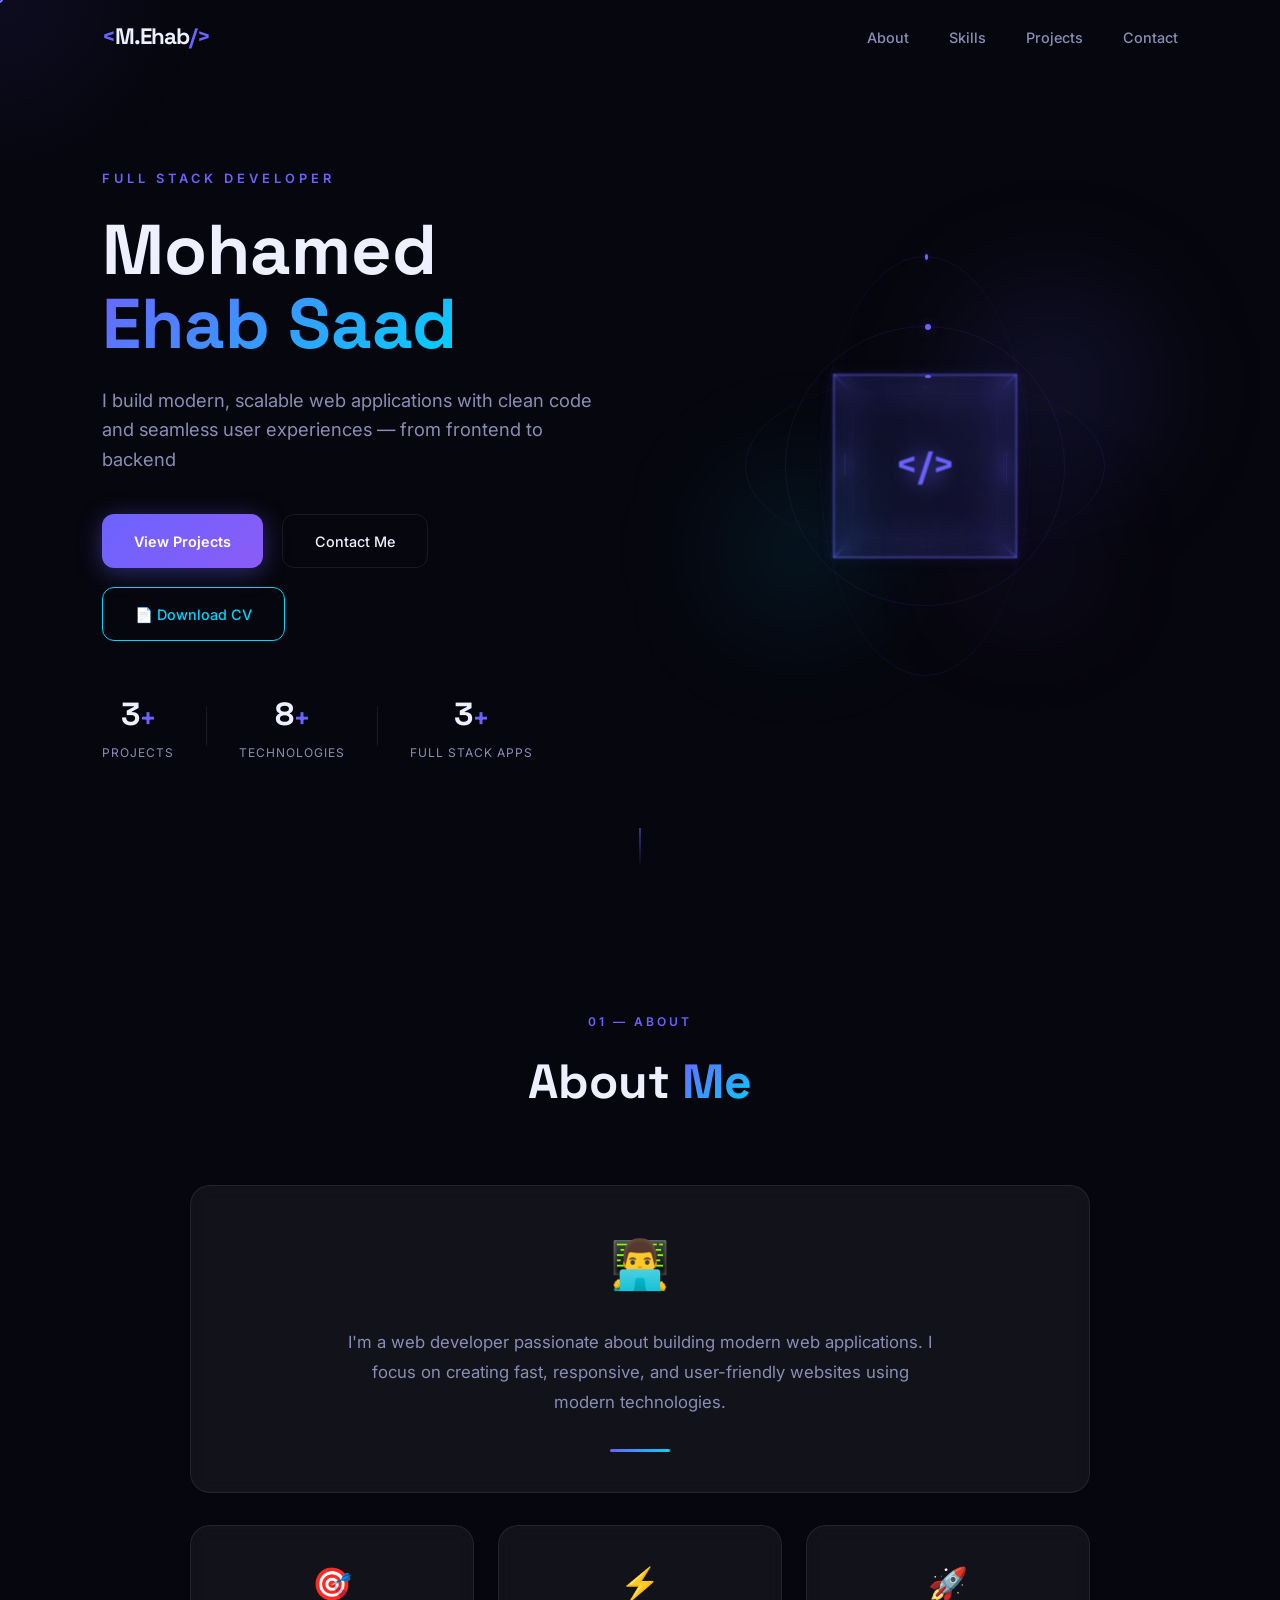
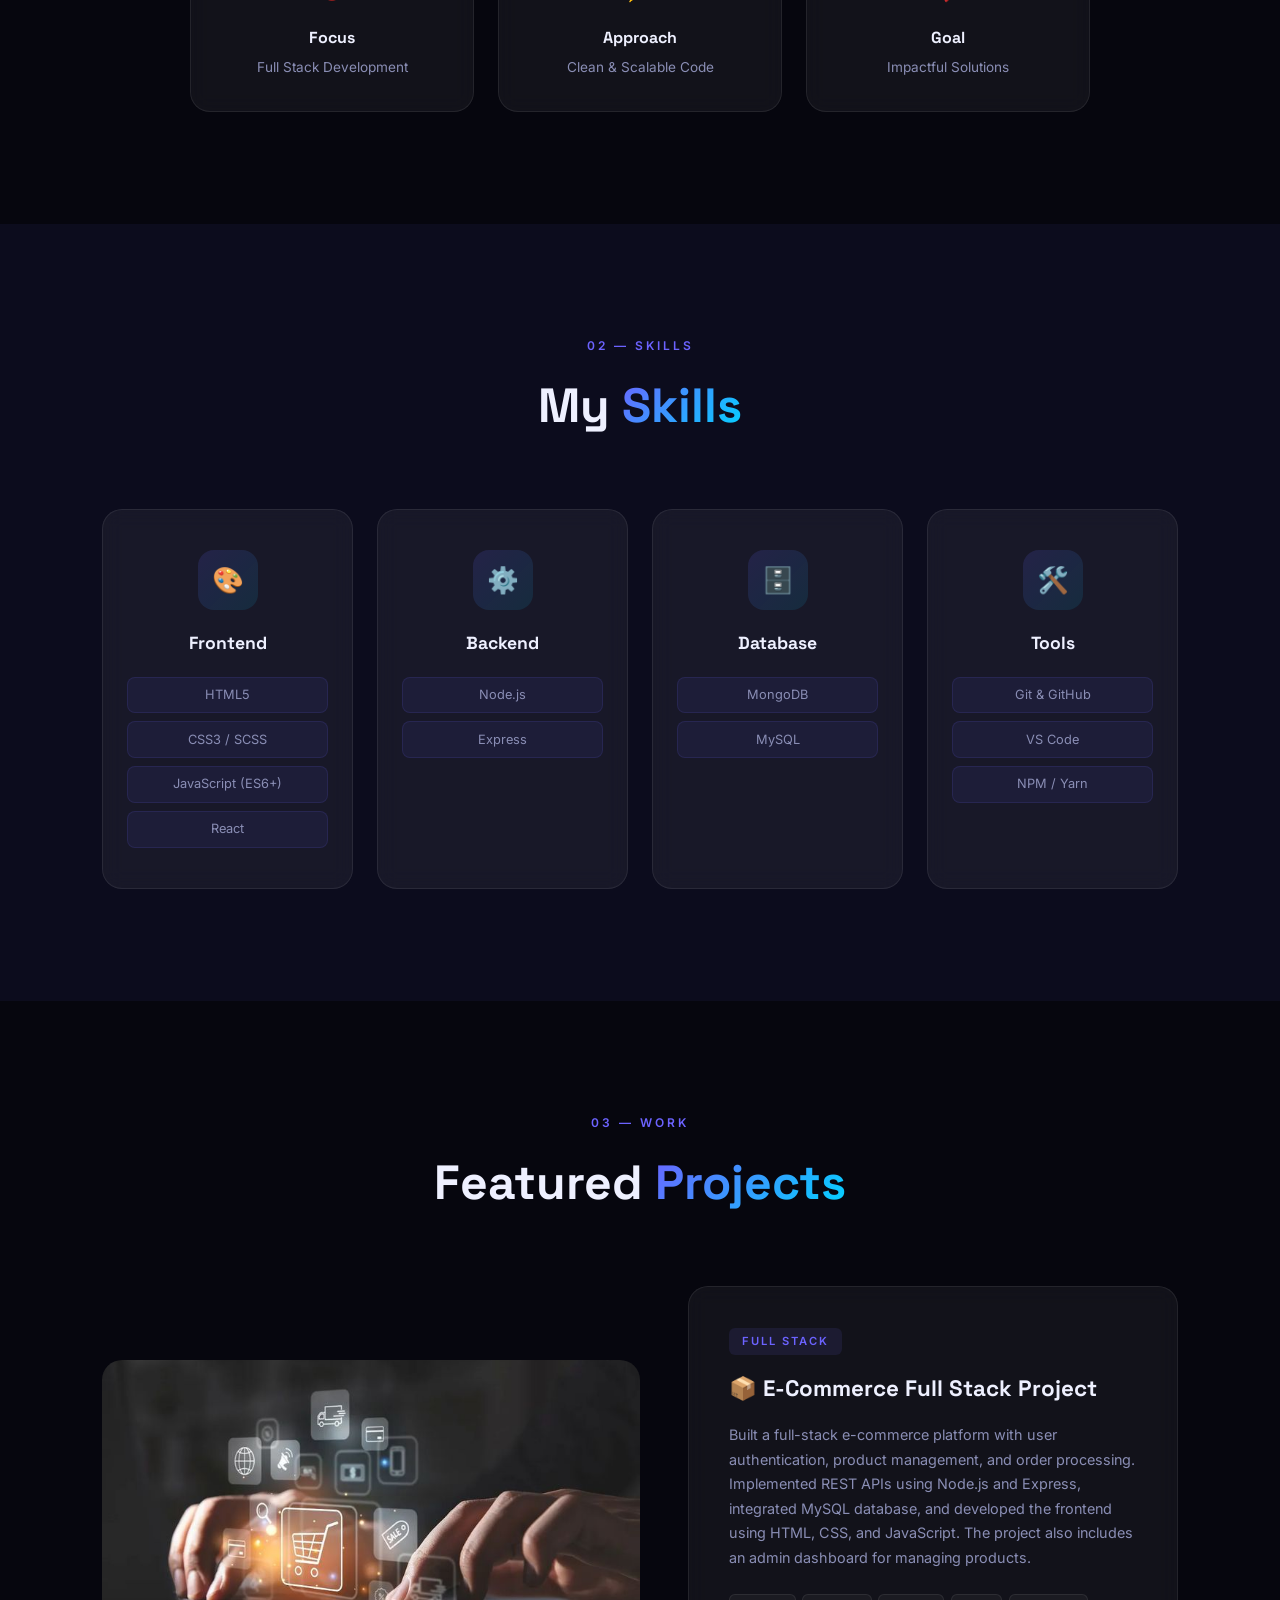
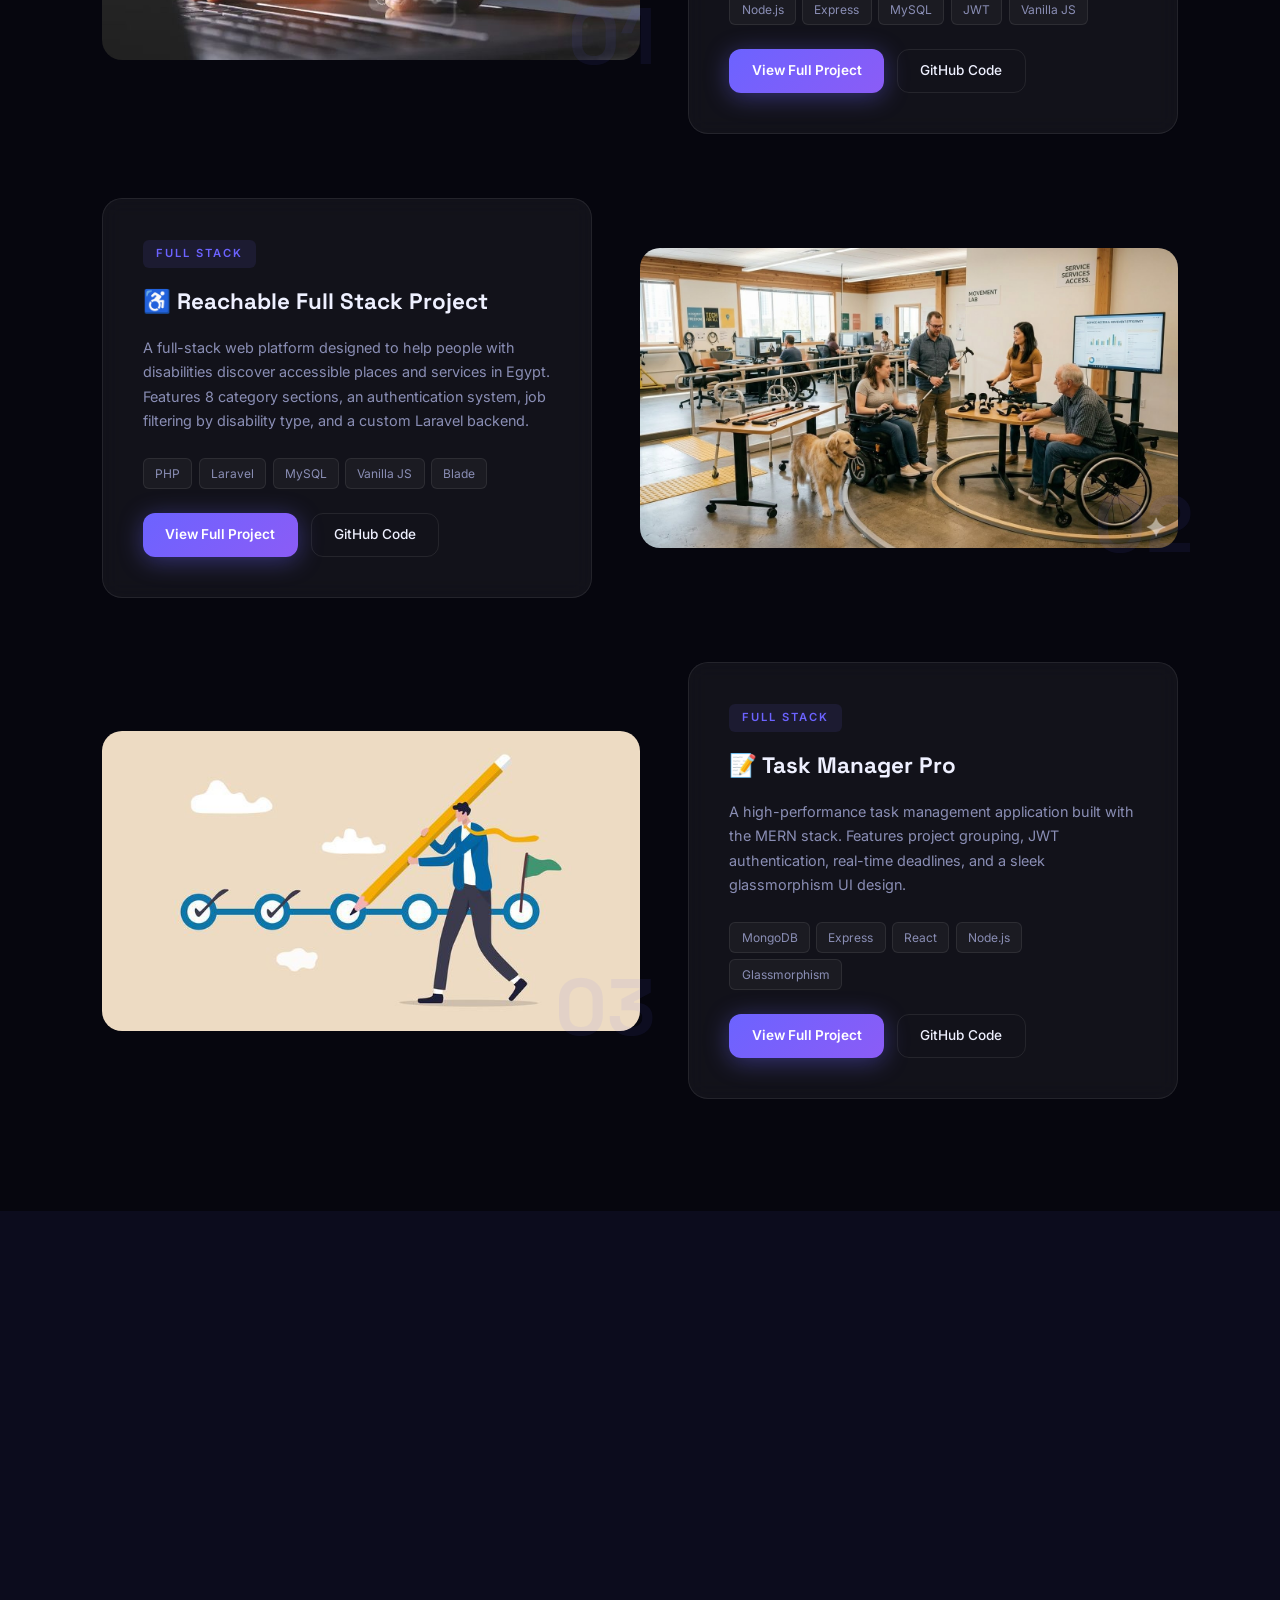
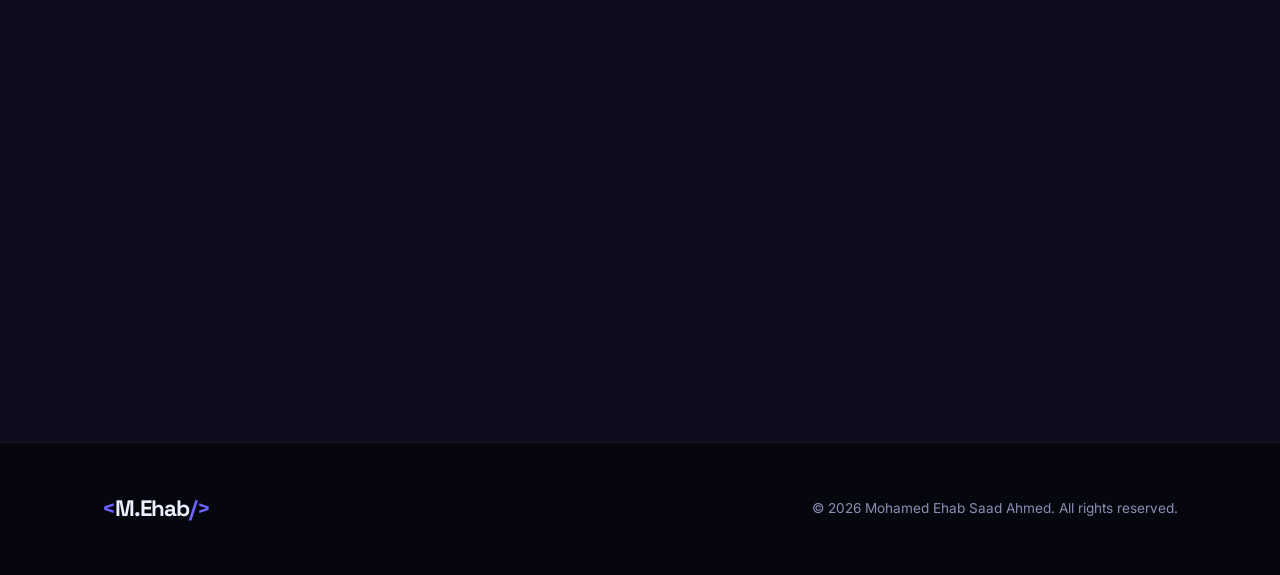
==== index.html @ 22e429ad "Explicitly set download filename for CV" ====
<!DOCTYPE html>
<html lang="en">

<head>
    <meta charset="UTF-8">
    <meta name="viewport" content="width=device-width, initial-scale=1.0">
    <meta name="description"
        content="Portfolio of Mohamed Ehab Saad Ahmed - Full Stack Web Developer. Showcasing modern and scalable web applications.">
    <title>Mohamed Ehab | Full Stack Web Developer</title>
    <link rel="preconnect" href="https://fonts.googleapis.com">
    <link rel="preconnect" href="https://fonts.gstatic.com" crossorigin>
    <link
        href="https://fonts.googleapis.com/css2?family=Space+Grotesk:wght@300;400;500;600;700&family=Inter:wght@300;400;500;600&display=swap"
        rel="stylesheet">
    <link rel="stylesheet" href="style.css">
</head>

<body>
    <!-- Scroll Progress -->
    <div class="scroll-progress" id="scroll-progress"></div>

    <!-- Starfield Canvas -->
    <canvas id="starfield"></canvas>

    <!-- Mouse Glow Follower -->
    <div class="mouse-glow" id="mouse-glow"></div>

    <!-- Navigation -->
    <nav class="navbar" id="navbar">
        <div class="nav-inner">
            <a href="#" class="logo">
                <span class="logo-bracket">&lt;</span>M.Ehab<span class="logo-bracket">/&gt;</span>
            </a>
            <ul class="nav-links" id="nav-links">
                <li><a href="#about" data-text="About">About</a></li>
                <li><a href="#skills" data-text="Skills">Skills</a></li>
                <li><a href="#projects" data-text="Projects">Projects</a></li>
                <li><a href="#contact" data-text="Contact">Contact</a></li>
            </ul>
            <div class="nav-toggle" id="nav-toggle">
                <span></span><span></span><span></span>
            </div>
        </div>
    </nav>

    <main>
        <!-- ===== HERO ===== -->
        <section id="hero" class="hero">
            <div class="hero-grid">
                <div class="hero-content">
                    <div class="hero-label reveal-up">FULL STACK DEVELOPER</div>
                    <h1 class="hero-name reveal-up delay-1">
                        Mohamed<br><span class="gradient-text">Ehab Saad</span>
                    </h1>
                    <p class="hero-desc reveal-up delay-2">I build modern, scalable web applications with clean code and
                        seamless user experiences — from frontend to backend</p>
                    <div class="hero-actions reveal-up delay-3">
                        <a href="#projects" class="btn-glow">
                            <span>View Projects</span>
                            <div class="btn-shine"></div>
                        </a>
                        <a href="#contact" class="btn-ghost">Contact Me</a>
                        <a href="Mohamed_Ehab_CV.pdf" download="Mohamed_Ehab_CV.pdf" class="btn-ghost btn-cv">📄 Download CV</a>
                    </div>
                    <div class="hero-stats reveal-up delay-4">
                        <div class="stat">
                            <span class="stat-num" data-target="3">0</span><span class="stat-plus">+</span>
                            <span class="stat-label">Projects</span>
                        </div>
                        <div class="stat-divider"></div>
                        <div class="stat">
                            <span class="stat-num" data-target="8">0</span><span class="stat-plus">+</span>
                            <span class="stat-label">Technologies</span>
                        </div>
                        <div class="stat-divider"></div>
                        <div class="stat">
                            <span class="stat-num" data-target="3">0</span><span class="stat-plus">+</span>
                            <span class="stat-label">Full Stack Apps</span>
                        </div>
                    </div>
                </div>
                <div class="hero-visual">
                    <div class="cube-scene">
                        <div class="cube">
                            <div class="cube-face front">&lt;/&gt;</div>
                            <div class="cube-face back">{ }</div>
                            <div class="cube-face right">[ ]</div>
                            <div class="cube-face left">#</div>
                            <div class="cube-face top">*</div>
                            <div class="cube-face bottom">~</div>
                        </div>
                    </div>
                    <div class="orbit-ring ring-1">
                        <div class="orbit-dot"></div>
                    </div>
                    <div class="orbit-ring ring-2">
                        <div class="orbit-dot"></div>
                    </div>
                    <div class="orbit-ring ring-3">
                        <div class="orbit-dot"></div>
                    </div>
                    <div class="floating-shape shape-1"></div>
                    <div class="floating-shape shape-2"></div>
                    <div class="floating-shape shape-3"></div>
                </div>
            </div>
            <div class="scroll-indicator">
                <div class="scroll-line"></div>
            </div>
        </section>

        <!-- ===== ABOUT ===== -->
        <section id="about" class="section">
            <div class="container">
                <div class="section-header reveal-up">
                    <span class="section-tag">01 — ABOUT</span>
                    <h2 class="section-title">About <span class="gradient-text">Me</span></h2>
                </div>
                <div class="about-layout">
                    <div class="about-card glass-card reveal-up delay-1">
                        <div class="about-icon">👨‍💻</div>
                        <p>I'm a web developer passionate about building modern web applications. I focus on creating
                            fast,
                            responsive, and user-friendly websites using modern technologies.</p>
                        <div class="about-decorative-line"></div>
                    </div>
                    <div class="about-grid">
                        <div class="about-mini-card glass-card reveal-up delay-2">
                            <div class="mini-icon">🎯</div>
                            <h4>Focus</h4>
                            <p>Full Stack Development</p>
                        </div>
                        <div class="about-mini-card glass-card reveal-up delay-3">
                            <div class="mini-icon">⚡</div>
                            <h4>Approach</h4>
                            <p>Clean & Scalable Code</p>
                        </div>
                        <div class="about-mini-card glass-card reveal-up delay-4">
                            <div class="mini-icon">🚀</div>
                            <h4>Goal</h4>
                            <p>Impactful Solutions</p>
                        </div>
                    </div>
                </div>
            </div>
        </section>

        <!-- ===== SKILLS ===== -->
        <section id="skills" class="section section-dark">
            <div class="container">
                <div class="section-header reveal-up">
                    <span class="section-tag">02 — SKILLS</span>
                    <h2 class="section-title">My <span class="gradient-text">Skills</span></h2>
                </div>
                <div class="skills-showcase">
                    <div class="skill-card-3d reveal-up delay-1" data-tilt>
                        <div class="skill-card-inner glass-card">
                            <div class="skill-icon-wrap"><span class="skill-icon">🎨</span></div>
                            <h3>Frontend</h3>
                            <div class="skill-list">
                                <span class="skill-chip">HTML5</span>
                                <span class="skill-chip">CSS3 / SCSS</span>
                                <span class="skill-chip">JavaScript (ES6+)</span>
                                <span class="skill-chip">React</span>
                            </div>
                        </div>
                    </div>
                    <div class="skill-card-3d reveal-up delay-2" data-tilt>
                        <div class="skill-card-inner glass-card">
                            <div class="skill-icon-wrap"><span class="skill-icon">⚙️</span></div>
                            <h3>Backend</h3>
                            <div class="skill-list">
                                <span class="skill-chip">Node.js</span>
                                <span class="skill-chip">Express</span>
                            </div>
                        </div>
                    </div>
                    <div class="skill-card-3d reveal-up delay-3" data-tilt>
                        <div class="skill-card-inner glass-card">
                            <div class="skill-icon-wrap"><span class="skill-icon">🗄️</span></div>
                            <h3>Database</h3>
                            <div class="skill-list">
                                <span class="skill-chip">MongoDB</span>
                                <span class="skill-chip">MySQL</span>
                            </div>
                        </div>
                    </div>
                    <div class="skill-card-3d reveal-up delay-4" data-tilt>
                        <div class="skill-card-inner glass-card">
                            <div class="skill-icon-wrap"><span class="skill-icon">🛠️</span></div>
                            <h3>Tools</h3>
                            <div class="skill-list">
                                <span class="skill-chip">Git & GitHub</span>
                                <span class="skill-chip">VS Code</span>
                                <span class="skill-chip">NPM / Yarn</span>
                            </div>
                        </div>
                    </div>
                </div>
            </div>
        </section>

        <!-- ===== PROJECTS ===== -->
        <section id="projects" class="section">
            <div class="container">
                <div class="section-header reveal-up">
                    <span class="section-tag">03 — WORK</span>
                    <h2 class="section-title">Featured <span class="gradient-text">Projects</span></h2>
                </div>
                <div class="projects-stack">

                    <!-- Project 1 -->
                    <div class="project-showcase reveal-up" data-tilt>
                        <div class="project-visual">
                            <div class="project-img-wrap">
                                <img src="ecommerce-project/background.jpg" alt="E-Commerce Project">
                                <div class="project-img-overlay"></div>
                            </div>
                            <span class="project-number">01</span>
                        </div>
                        <div class="project-details glass-card">
                            <span class="project-badge">Full Stack</span>
                            <h3>📦 E-Commerce Full Stack Project</h3>
                            <p>Built a full-stack e-commerce platform with user authentication, product management,
                                and order processing. Implemented REST APIs using Node.js and Express, integrated
                                MySQL database, and developed the frontend using HTML, CSS, and JavaScript. The
                                project also includes an admin dashboard for managing products.</p>
                            <div class="project-tech">
                                <span>Node.js</span><span>Express</span><span>MySQL</span><span>JWT</span><span>Vanilla
                                    JS</span>
                            </div>
                            <div class="project-actions">
                                <a href="ecommerce-project/ecommerce-details.html" class="btn-glow btn-sm">
                                    <span>View Full Project</span>
                                    <div class="btn-shine"></div>
                                </a>
                                <a href="https://github.com/mohamedehab1717/e-commerce-project/tree/main"
                                    target="_blank" class="btn-ghost btn-sm">GitHub Code</a>
                            </div>
                        </div>
                    </div>

                    <!-- Project 2 -->
                    <div class="project-showcase reverse reveal-up" data-tilt>
                        <div class="project-visual">
                            <div class="project-img-wrap">
                                <img src="reachable-project/background.jpg" alt="Reachable Project">
                                <div class="project-img-overlay"></div>
                            </div>
                            <span class="project-number">02</span>
                        </div>
                        <div class="project-details glass-card">
                            <span class="project-badge">Full Stack</span>
                            <h3>♿ Reachable Full Stack Project</h3>
                            <p>A full-stack web platform designed to help people with disabilities discover
                                accessible places and services in Egypt. Features 8 category sections, an
                                authentication system, job filtering by disability type, and a custom Laravel
                                backend.</p>
                            <div class="project-tech">
                                <span>PHP</span><span>Laravel</span><span>MySQL</span><span>Vanilla
                                    JS</span><span>Blade</span>
                            </div>
                            <div class="project-actions">
                                <a href="reachable-project/reachable-details.html" class="btn-glow btn-sm">
                                    <span>View Full Project</span>
                                    <div class="btn-shine"></div>
                                </a>
                                <a href="#" target="_blank" class="btn-ghost btn-sm">GitHub Code</a>
                            </div>
                        </div>
                    </div>

                    <!-- Project 3 -->
                    <div class="project-showcase reveal-up" data-tilt>
                        <div class="project-visual">
                            <div class="project-img-wrap">
                                <img src="task-manager-project/background.jpg" alt="Task Manager Project">
                                <div class="project-img-overlay"></div>
                            </div>
                            <span class="project-number">03</span>
                        </div>
                        <div class="project-details glass-card">
                            <span class="project-badge">Full Stack</span>
                            <h3>📝 Task Manager Pro</h3>
                            <p>A high-performance task management application built with the MERN stack. Features
                                project grouping, JWT authentication, real-time deadlines, and a sleek glassmorphism
                                UI design.</p>
                            <div class="project-tech">
                                <span>MongoDB</span><span>Express</span><span>React</span><span>Node.js</span><span>Glassmorphism</span>
                            </div>
                            <div class="project-actions">
                                <a href="task-manager-project/task-manager-details.html" class="btn-glow btn-sm">
                                    <span>View Full Project</span>
                                    <div class="btn-shine"></div>
                                </a>
                                <a href="https://github.com/mohamedehab1717/Task-Manager" target="_blank"
                                    class="btn-ghost btn-sm">GitHub Code</a>
                            </div>
                        </div>
                    </div>

                </div>
            </div>
        </section>

        <!-- ===== CONTACT ===== -->
        <section id="contact" class="section section-dark">
            <div class="container">
                <div class="section-header reveal-up">
                    <span class="section-tag">04 — CONTACT</span>
                    <h2 class="section-title">Get In <span class="gradient-text">Touch</span></h2>
                </div>
                <div class="contact-layout">
                    <p class="contact-intro reveal-up delay-1">I'm always open to discussing new projects, creative
                        ideas or opportunities
                        to be part of your visions.</p>
                    <div class="contact-cards">
                        <a href="mailto:mohmedehab17711@gmail.com" class="contact-card glass-card reveal-up delay-2">
                            <div class="contact-icon-wrap">
                                <span class="contact-icon">📧</span>
                            </div>
                            <div class="contact-info">
                                <span class="contact-label">Email</span>
                                <span class="contact-value">mohmedehab17711@gmail.com</span>
                            </div>
                            <span class="contact-arrow">→</span>
                        </a>
                        <a href="https://github.com/mohamedehab1717" target="_blank"
                            class="contact-card glass-card reveal-up delay-3">
                            <div class="contact-icon-wrap">
                                <span class="contact-icon">🔗</span>
                            </div>
                            <div class="contact-info">
                                <span class="contact-label">GitHub</span>
                                <span class="contact-value">mohamedehab1717</span>
                            </div>
                            <span class="contact-arrow">→</span>
                        </a>
                        <a href="https://www.linkedin.com/in/mohamed-ehab-35073a1b0?utm_source=share&utm_campaign=share_via&utm_content=profile&utm_medium=ios_app"
                            target="_blank" class="contact-card glass-card reveal-up delay-4">
                            <div class="contact-icon-wrap">
                                <span class="contact-icon">👔</span>
                            </div>
                            <div class="contact-info">
                                <span class="contact-label">LinkedIn</span>
                                <span class="contact-value">Mohamed Ehab</span>
                            </div>
                            <span class="contact-arrow">→</span>
                        </a>
                    </div>
                </div>
            </div>
        </section>
    </main>

    <footer class="footer">
        <div class="container">
            <div class="footer-inner">
                <a href="#" class="logo">
                    <span class="logo-bracket">&lt;</span>M.Ehab<span class="logo-bracket">/&gt;</span>
                </a>
                <p>&copy; 2026 Mohamed Ehab Saad Ahmed. All rights reserved.</p>
            </div>
        </div>
    </footer>

    <script src="script.js"></script>
</body>

</html>
---- style.css ----
:root {
    --primary: #6c63ff;
    --primary-glow: rgba(108,99,255,0.4);
    --accent: #00d4ff;
    --accent-glow: rgba(0,212,255,0.3);
    --bg: #06060e;
    --bg2: #0c0c1d;
    --surface: rgba(255,255,255,0.03);
    --glass: rgba(255,255,255,0.05);
    --glass-border: rgba(255,255,255,0.08);
    --text: #eef0ff;
    --text2: #8a8eb5;
    --font: 'Space Grotesk', sans-serif;
    --font2: 'Inter', sans-serif;
}

*, *::before, *::after { margin:0; padding:0; box-sizing:border-box; }
html { scroll-behavior: smooth; }
body { font-family:var(--font2); background:var(--bg); color:var(--text); overflow-x:hidden; line-height:1.6; }
a { text-decoration:none; color:inherit; }
ul { list-style:none; }
h1,h2,h3,h4 { font-family:var(--font); font-weight:700; }
.container { max-width:1140px; margin:0 auto; padding:0 2rem; }
.gradient-text { background:linear-gradient(135deg,var(--primary),var(--accent)); -webkit-background-clip:text; background-clip:text; -webkit-text-fill-color:transparent; }

/* ===== SCROLL PROGRESS ===== */
.scroll-progress { position:fixed; top:0; left:0; height:3px; width:0; background:linear-gradient(90deg,var(--primary),var(--accent)); z-index:9999; transition:width .05s linear; }

/* ===== STARFIELD CANVAS ===== */
#starfield { position:fixed; top:0; left:0; width:100%; height:100%; z-index:0; pointer-events:none; }

/* ===== MOUSE GLOW ===== */
.mouse-glow { position:fixed; width:400px; height:400px; border-radius:50%; background:radial-gradient(circle,rgba(108,99,255,0.08),transparent 70%); pointer-events:none; z-index:1; transform:translate(-50%,-50%); transition:opacity .3s; }

/* ===== NAVBAR ===== */
.navbar { position:fixed; top:0; width:100%; z-index:1000; padding:1.2rem 0; transition:all .4s ease; }
.navbar.scrolled { background:rgba(6,6,14,0.85); backdrop-filter:blur(20px); border-bottom:1px solid var(--glass-border); padding:.8rem 0; }
.nav-inner { max-width:1140px; margin:0 auto; padding:0 2rem; display:flex; justify-content:space-between; align-items:center; }
.logo { font-family:var(--font); font-size:1.4rem; font-weight:700; letter-spacing:-1px; }
.logo-bracket { color:var(--primary); }
.nav-links { display:flex; gap:2.5rem; }
.nav-links a { font-size:.9rem; font-weight:500; color:var(--text2); position:relative; padding:.3rem 0; transition:color .3s; }
.nav-links a::after { content:''; position:absolute; bottom:0; left:0; width:0; height:2px; background:linear-gradient(90deg,var(--primary),var(--accent)); transition:width .3s ease; border-radius:2px; }
.nav-links a:hover { color:var(--text); }
.nav-links a:hover::after { width:100%; }
.nav-toggle { display:none; cursor:pointer; width:28px; height:20px; position:relative; z-index:1001; }
.nav-toggle span { display:block; width:100%; height:2px; background:var(--text); position:absolute; transition:all .3s ease; }
.nav-toggle span:nth-child(1){top:0} .nav-toggle span:nth-child(2){top:9px} .nav-toggle span:nth-child(3){top:18px}
.nav-toggle.active span:nth-child(1){transform:translateY(9px) rotate(45deg)} .nav-toggle.active span:nth-child(2){opacity:0} .nav-toggle.active span:nth-child(3){transform:translateY(-9px) rotate(-45deg)}

/* ===== HERO ===== */
.hero { min-height:100vh; display:flex; align-items:center; position:relative; z-index:2; padding:6rem 0 4rem; }
.hero-grid { max-width:1140px; margin:0 auto; padding:0 2rem; display:grid; grid-template-columns:1fr 1fr; gap:4rem; align-items:center; }
.hero-label { font-size:.8rem; letter-spacing:4px; color:var(--primary); font-weight:600; margin-bottom:1.5rem; }
.hero-name { font-size:clamp(2.5rem,5.5vw,4.5rem); line-height:1.05; margin-bottom:1.5rem; }
.hero-desc { font-size:1.15rem; color:var(--text2); max-width:500px; margin-bottom:2.5rem; }
.hero-actions { display:flex; gap:1.2rem; margin-bottom:3rem; flex-wrap:wrap; }
.hero-stats { display:flex; gap:2rem; align-items:center; }
.stat { text-align:center; }
.stat-num { font-family:var(--font); font-size:2rem; font-weight:700; color:var(--text); }
.stat-plus { color:var(--primary); font-weight:700; font-size:1.5rem; }
.stat-label { display:block; font-size:.75rem; color:var(--text2); margin-top:.2rem; text-transform:uppercase; letter-spacing:1px; }
.stat-divider { width:1px; height:40px; background:var(--glass-border); }

/* Buttons */
.btn-glow { position:relative; display:inline-flex; align-items:center; padding:.9rem 2rem; background:linear-gradient(135deg,var(--primary),#8b5cf6); color:#fff; border-radius:12px; font-weight:600; font-size:.9rem; overflow:hidden; transition:all .3s ease; box-shadow:0 4px 25px var(--primary-glow); }
.btn-glow:hover { transform:translateY(-2px); box-shadow:0 8px 35px var(--primary-glow); }
.btn-shine { position:absolute; top:0; left:-100%; width:100%; height:100%; background:linear-gradient(90deg,transparent,rgba(255,255,255,0.15),transparent); transition:left .5s ease; }
.btn-glow:hover .btn-shine { left:100%; }
.btn-ghost { display:inline-flex; align-items:center; padding:.9rem 2rem; border:1px solid var(--glass-border); color:var(--text); border-radius:12px; font-weight:500; font-size:.9rem; transition:all .3s ease; }
.btn-ghost:hover { border-color:var(--primary); color:var(--primary); background:rgba(108,99,255,0.05); transform:translateY(-2px); }
.btn-sm { padding:.65rem 1.4rem; font-size:.85rem; }
.btn-cv { border-color:var(--accent); color:var(--accent); }
.btn-cv:hover { border-color:var(--accent); color:#fff; background:rgba(0,212,255,0.12); }

/* ===== 3D CUBE ===== */
.hero-visual { position:relative; display:flex; align-items:center; justify-content:center; height:450px; }
.cube-scene { width:160px; height:160px; perspective:600px; }
.cube { width:100%; height:100%; position:relative; transform-style:preserve-3d; animation:cubeRotate 12s ease-in-out infinite; }
.cube-face { position:absolute; width:160px; height:160px; display:flex; align-items:center; justify-content:center; font-family:var(--font); font-size:2rem; font-weight:700; color:var(--primary); border:2px solid rgba(108,99,255,0.35); background:rgba(108,99,255,0.06); backdrop-filter:blur(8px); box-shadow:inset 0 0 30px rgba(108,99,255,0.08), 0 0 15px rgba(108,99,255,0.1); }
.cube-face.front  { transform:rotateY(0deg) translateZ(80px); }
.cube-face.back   { transform:rotateY(180deg) translateZ(80px); }
.cube-face.right  { transform:rotateY(90deg) translateZ(80px); }
.cube-face.left   { transform:rotateY(-90deg) translateZ(80px); }
.cube-face.top    { transform:rotateX(90deg) translateZ(80px); }
.cube-face.bottom { transform:rotateX(-90deg) translateZ(80px); }
@keyframes cubeRotate { 0%{transform:rotateX(-20deg) rotateY(0)} 25%{transform:rotateX(10deg) rotateY(90deg)} 50%{transform:rotateX(-10deg) rotateY(180deg)} 75%{transform:rotateX(20deg) rotateY(270deg)} 100%{transform:rotateX(-20deg) rotateY(360deg)} }

/* Orbit rings */
.orbit-ring { position:absolute; border:1px solid rgba(108,99,255,0.1); border-radius:50%; }
.ring-1 { width:280px; height:280px; top:50%; left:50%; transform:translate(-50%,-50%); animation:orbitSpin 8s linear infinite; }
.ring-2 { width:360px; height:360px; top:50%; left:50%; transform:translate(-50%,-50%) rotateX(60deg); animation:orbitSpin 12s linear infinite reverse; }
.ring-3 { width:420px; height:420px; top:50%; left:50%; transform:translate(-50%,-50%) rotateY(60deg); animation:orbitSpin 16s linear infinite; }
.orbit-dot { width:6px; height:6px; background:var(--primary); border-radius:50%; position:absolute; top:-3px; left:50%; box-shadow:0 0 12px var(--primary-glow); }
@keyframes orbitSpin { to{transform:translate(-50%,-50%) rotate(360deg)} }

/* Floating shapes */
.floating-shape { position:absolute; border-radius:50%; filter:blur(60px); }
.shape-1 { width:200px; height:200px; background:rgba(108,99,255,0.12); top:10%; right:5%; animation:float1 7s ease-in-out infinite; }
.shape-2 { width:150px; height:150px; background:rgba(0,212,255,0.1); bottom:15%; left:10%; animation:float2 9s ease-in-out infinite; }
.shape-3 { width:100px; height:100px; background:rgba(139,92,246,0.12); top:60%; right:20%; animation:float1 11s ease-in-out infinite reverse; }
@keyframes float1 { 0%,100%{transform:translate(0,0)} 50%{transform:translate(-20px,25px)} }
@keyframes float2 { 0%,100%{transform:translate(0,0)} 50%{transform:translate(25px,-20px)} }

/* Scroll indicator */
.scroll-indicator { position:absolute; bottom:2rem; left:50%; transform:translateX(-50%); display:flex; flex-direction:column; align-items:center; gap:.5rem; }
.scroll-line { width:1px; height:40px; background:linear-gradient(to bottom,var(--primary),transparent); animation:scrollPulse 2s ease-in-out infinite; }
@keyframes scrollPulse { 0%,100%{opacity:.3;transform:scaleY(1)} 50%{opacity:1;transform:scaleY(1.3)} }

/* ===== SECTIONS ===== */
.section { padding:7rem 0; position:relative; z-index:2; }
.section-dark { background:var(--bg2); }
.section-header { text-align:center; margin-bottom:4rem; }
.section-tag { font-size:.75rem; letter-spacing:3px; color:var(--primary); font-weight:600; text-transform:uppercase; display:block; margin-bottom:.8rem; }
.section-title { font-size:clamp(2rem,4vw,3rem); }

/* ===== GLASS CARD ===== */
.glass-card { background:var(--glass); border:1px solid var(--glass-border); border-radius:20px; backdrop-filter:blur(10px); transition:all .4s ease; }
.glass-card:hover { background:rgba(255,255,255,0.07); border-color:rgba(108,99,255,0.2); box-shadow:0 20px 60px rgba(0,0,0,0.3); }

/* ===== ABOUT ===== */
.about-layout { max-width:900px; margin:0 auto; }
.about-card { padding:2.5rem; margin-bottom:2rem; display:flex; flex-direction:column; align-items:center; text-align:center; }
.about-icon { font-size:3rem; margin-bottom:1.5rem; }
.about-card p { color:var(--text2); font-size:1.05rem; max-width:600px; line-height:1.8; }
.about-decorative-line { width:60px; height:3px; background:linear-gradient(90deg,var(--primary),var(--accent)); border-radius:2px; margin-top:2rem; }
.about-grid { display:grid; grid-template-columns:repeat(3,1fr); gap:1.5rem; }
.about-mini-card { padding:2rem; text-align:center; }
.mini-icon { font-size:2rem; margin-bottom:1rem; }
.about-mini-card h4 { font-size:1rem; margin-bottom:.4rem; color:var(--text); }
.about-mini-card p { font-size:.85rem; color:var(--text2); }

/* ===== SKILLS ===== */
.skills-showcase { display:grid; grid-template-columns:repeat(4,1fr); gap:1.5rem; }
.skill-card-3d { perspective:800px; }
.skill-card-inner { padding:2.5rem 1.5rem; text-align:center; height:100%; transition:all .4s ease; }
.skill-icon-wrap { width:60px; height:60px; margin:0 auto 1.2rem; background:linear-gradient(135deg,rgba(108,99,255,0.15),rgba(0,212,255,0.1)); border-radius:16px; display:flex; align-items:center; justify-content:center; }
.skill-icon { font-size:1.6rem; }
.skill-card-inner h3 { font-size:1.1rem; margin-bottom:1.2rem; }
.skill-list { display:flex; flex-direction:column; gap:.5rem; }
.skill-chip { font-size:.8rem; padding:.45rem .8rem; background:rgba(108,99,255,0.08); border:1px solid rgba(108,99,255,0.12); border-radius:8px; color:var(--text2); transition:all .3s ease; }
.skill-chip:hover { background:rgba(108,99,255,0.15); color:var(--text); border-color:var(--primary); transform:translateX(4px); }

/* ===== PROJECTS ===== */
.projects-stack { display:flex; flex-direction:column; gap:4rem; }
.project-showcase { display:grid; grid-template-columns:1.1fr 1fr; gap:3rem; align-items:center; }
.project-showcase.reverse { direction:rtl; }
.project-showcase.reverse > * { direction:ltr; }
.project-visual { position:relative; }
.project-img-wrap { border-radius:20px; overflow:hidden; position:relative; }
.project-img-wrap img { width:100%; height:300px; object-fit:cover; display:block; transition:transform .6s ease; }
.project-showcase:hover .project-img-wrap img { transform:scale(1.05); }
.project-img-overlay { position:absolute; inset:0; background:linear-gradient(135deg,rgba(108,99,255,0.2),rgba(0,212,255,0.1)); opacity:0; transition:opacity .4s ease; }
.project-showcase:hover .project-img-overlay { opacity:1; }
.project-number { position:absolute; bottom:-1rem; right:-1rem; font-family:var(--font); font-size:5rem; font-weight:700; color:rgba(108,99,255,0.08); line-height:1; }
.project-details { padding:2.5rem; }
.project-badge { display:inline-block; font-size:.7rem; font-weight:600; letter-spacing:2px; text-transform:uppercase; color:var(--primary); background:rgba(108,99,255,0.1); padding:.3rem .8rem; border-radius:6px; margin-bottom:1rem; }
.project-details h3 { font-size:1.4rem; margin-bottom:1rem; }
.project-details p { color:var(--text2); font-size:.9rem; margin-bottom:1.5rem; line-height:1.7; }
.project-tech { display:flex; flex-wrap:wrap; gap:.4rem; margin-bottom:1.5rem; }
.project-tech span { font-size:.75rem; padding:.3rem .7rem; background:rgba(255,255,255,0.04); border:1px solid var(--glass-border); border-radius:6px; color:var(--text2); transition:all .3s; }
.project-tech span:hover { border-color:var(--primary); color:var(--primary); }
.project-actions { display:flex; gap:.8rem; flex-wrap:wrap; }

/* ===== CONTACT ===== */
.contact-layout { max-width:700px; margin:0 auto; text-align:center; }
.contact-intro { color:var(--text2); font-size:1.05rem; margin-bottom:3rem; }
.contact-cards { display:flex; flex-direction:column; gap:1rem; }
.contact-card { display:flex; align-items:center; gap:1.5rem; padding:1.5rem 2rem; text-align:left; cursor:pointer; }
.contact-card:hover { transform:translateX(8px); }
.contact-icon-wrap { width:50px; height:50px; background:linear-gradient(135deg,rgba(108,99,255,0.15),rgba(0,212,255,0.1)); border-radius:14px; display:flex; align-items:center; justify-content:center; flex-shrink:0; }
.contact-icon { font-size:1.4rem; }
.contact-info { flex:1; }
.contact-label { display:block; font-size:.7rem; color:var(--text2); text-transform:uppercase; letter-spacing:1px; margin-bottom:.2rem; }
.contact-value { font-weight:500; font-size:.95rem; }
.contact-arrow { color:var(--text2); font-size:1.2rem; transition:all .3s ease; }
.contact-card:hover .contact-arrow { color:var(--primary); transform:translateX(4px); }

/* ===== FOOTER ===== */
.footer { padding:3rem 0; border-top:1px solid var(--glass-border); position:relative; z-index:2; }
.footer-inner { display:flex; justify-content:space-between; align-items:center; }
.footer p { color:var(--text2); font-size:.85rem; }

/* ===== REVEAL ANIMATIONS ===== */
.reveal-up { opacity:0; transform:translateY(40px); transition:opacity .8s cubic-bezier(.4,0,.2,1), transform .8s cubic-bezier(.4,0,.2,1); }
.reveal-up.visible { opacity:1; transform:translateY(0); }
.delay-1{transition-delay:.1s} .delay-2{transition-delay:.2s} .delay-3{transition-delay:.3s} .delay-4{transition-delay:.4s}

/* ===== RESPONSIVE ===== */
@media(max-width:1024px) {
    .skills-showcase { grid-template-columns:repeat(2,1fr); }
    .project-showcase, .project-showcase.reverse { grid-template-columns:1fr; direction:ltr; }
}
@media(max-width:768px) {
    .nav-toggle { display:block; }
    .nav-links { position:fixed; top:0; right:-100%; width:70%; height:100vh; background:var(--bg2); flex-direction:column; padding:5rem 2rem; transition:all .3s ease; box-shadow:-10px 0 40px rgba(0,0,0,.5); }
    .nav-links.active { right:0; }
    .nav-links a { font-size:1.3rem; }
    .hero-grid { grid-template-columns:1fr; text-align:center; }
    .hero-desc { margin-left:auto; margin-right:auto; }
    .hero-actions { justify-content:center; }
    .hero-stats { justify-content:center; }
    .hero-visual { height:300px; margin-top:2rem; }
    .cube-scene { width:120px; height:120px; }
    .cube-face { width:120px; height:120px; font-size:1.5rem; }
    .cube-face.front{transform:rotateY(0deg) translateZ(60px)} .cube-face.back{transform:rotateY(180deg) translateZ(60px)} .cube-face.right{transform:rotateY(90deg) translateZ(60px)} .cube-face.left{transform:rotateY(-90deg) translateZ(60px)} .cube-face.top{transform:rotateX(90deg) translateZ(60px)} .cube-face.bottom{transform:rotateX(-90deg) translateZ(60px)}
    .ring-1{width:200px;height:200px} .ring-2{width:260px;height:260px} .ring-3{width:300px;height:300px}
    .about-grid { grid-template-columns:1fr; }
    .skills-showcase { grid-template-columns:1fr; }
    .section { padding:5rem 0; }
    .footer-inner { flex-direction:column; gap:1rem; text-align:center; }
    .mouse-glow { display:none; }
}
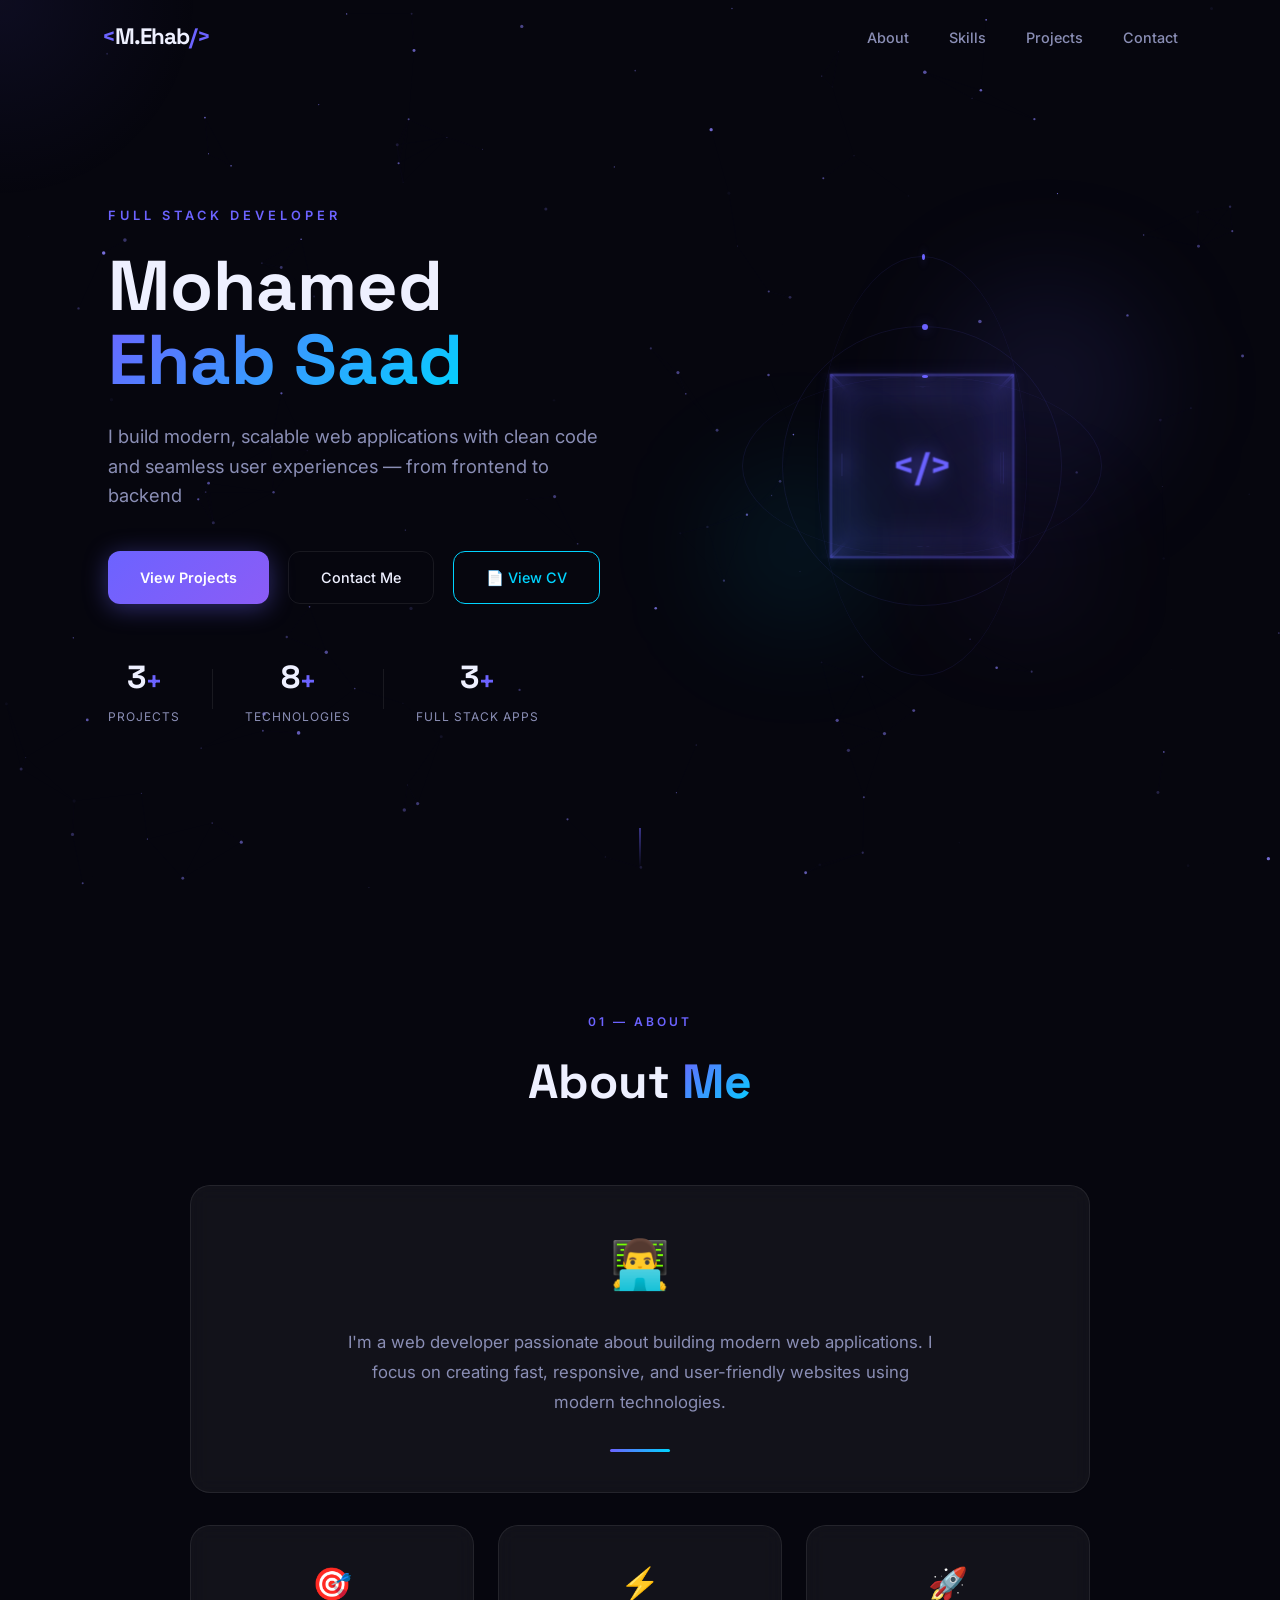
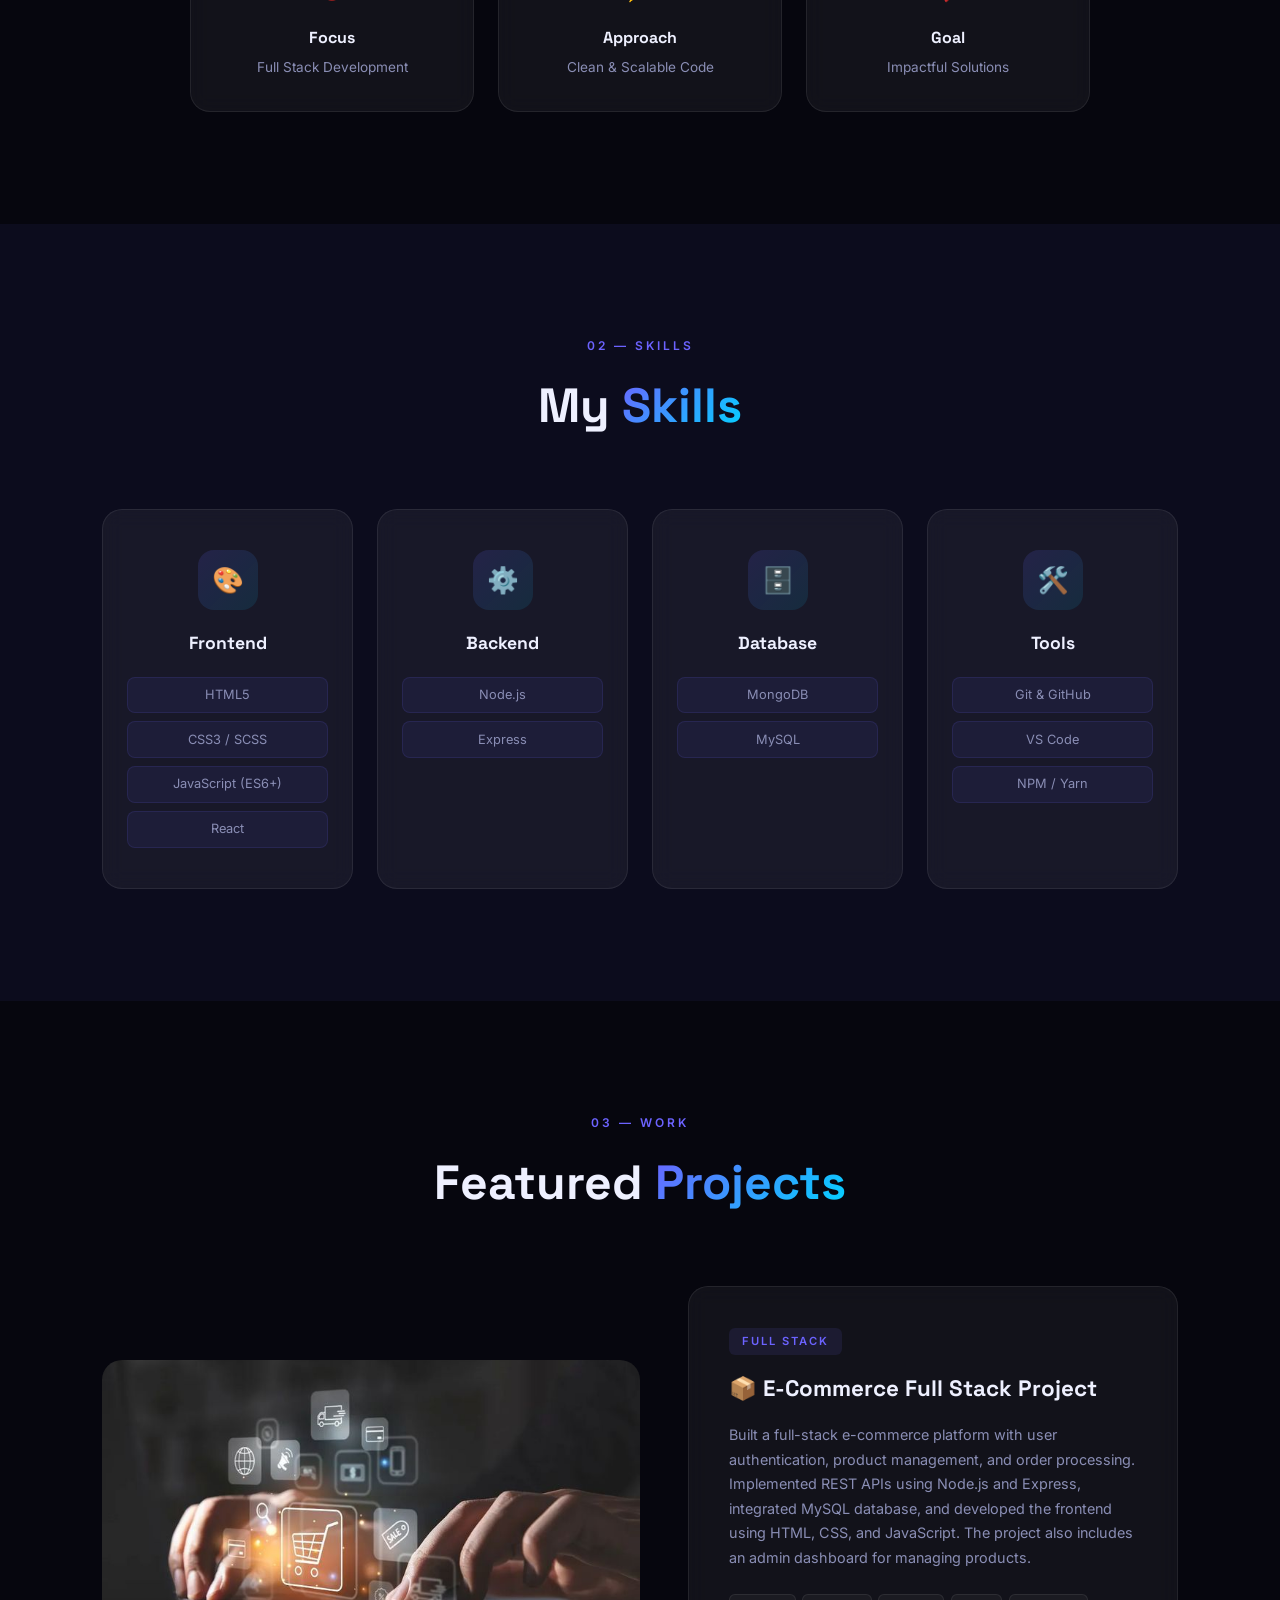
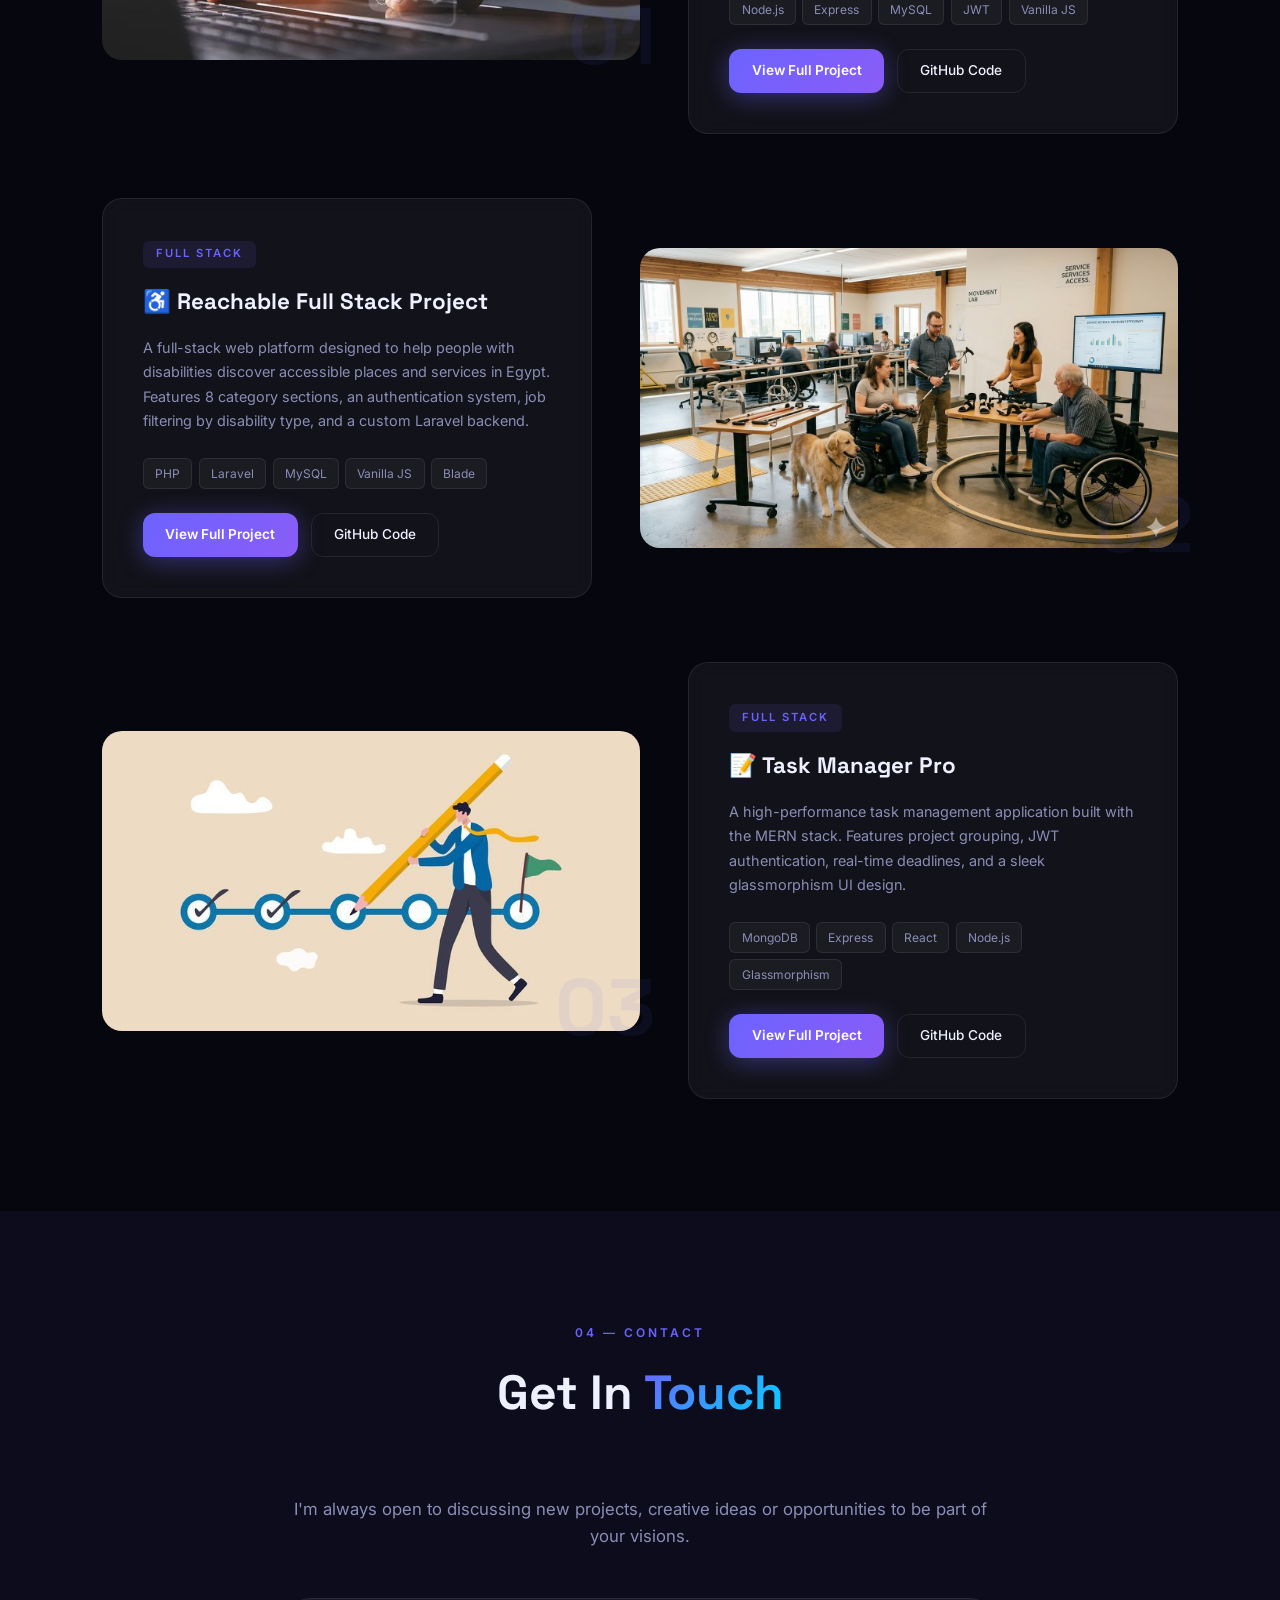
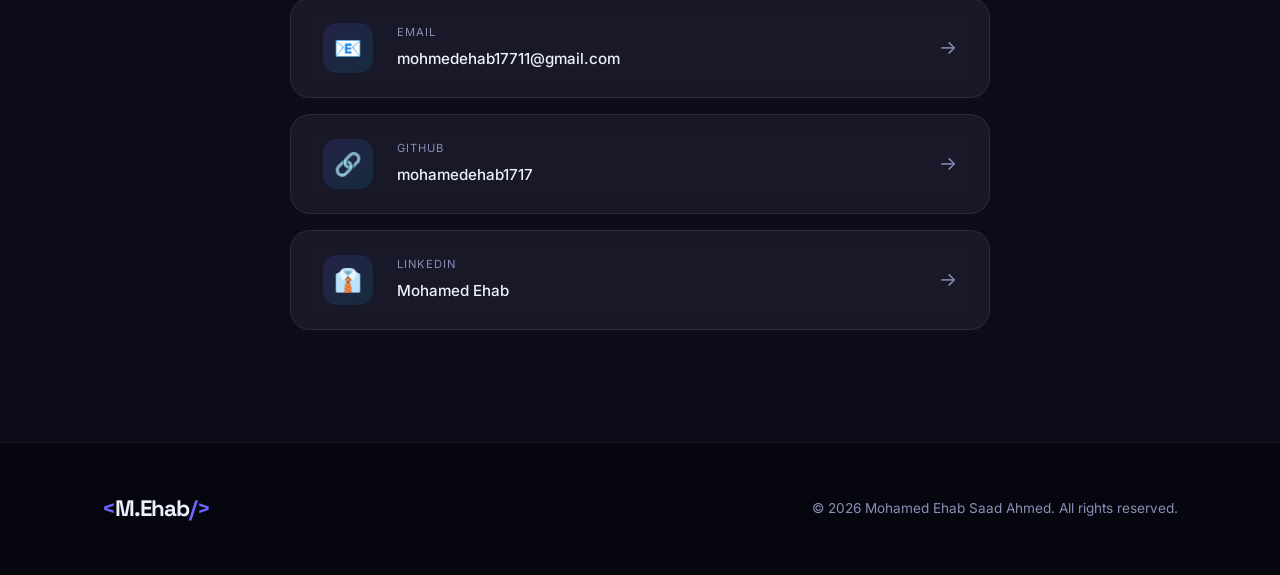
==== commit 4ba8fe6e: "Change CV button to open in new tab" ====
--- a/index.html
+++ b/index.html
@@ -60,7 +60,7 @@
                             <div class="btn-shine"></div>
                         </a>
                         <a href="#contact" class="btn-ghost">Contact Me</a>
-                        <a href="Mohamed_Ehab_CV.pdf" download="Mohamed_Ehab_CV.pdf" class="btn-ghost btn-cv">📄 Download CV</a>
+                        <a href="Mohamed_Ehab_CV.pdf" target="_blank" rel="noopener noreferrer" class="btn-ghost btn-cv">📄 View CV</a>
                     </div>
                     <div class="hero-stats reveal-up delay-4">
                         <div class="stat">
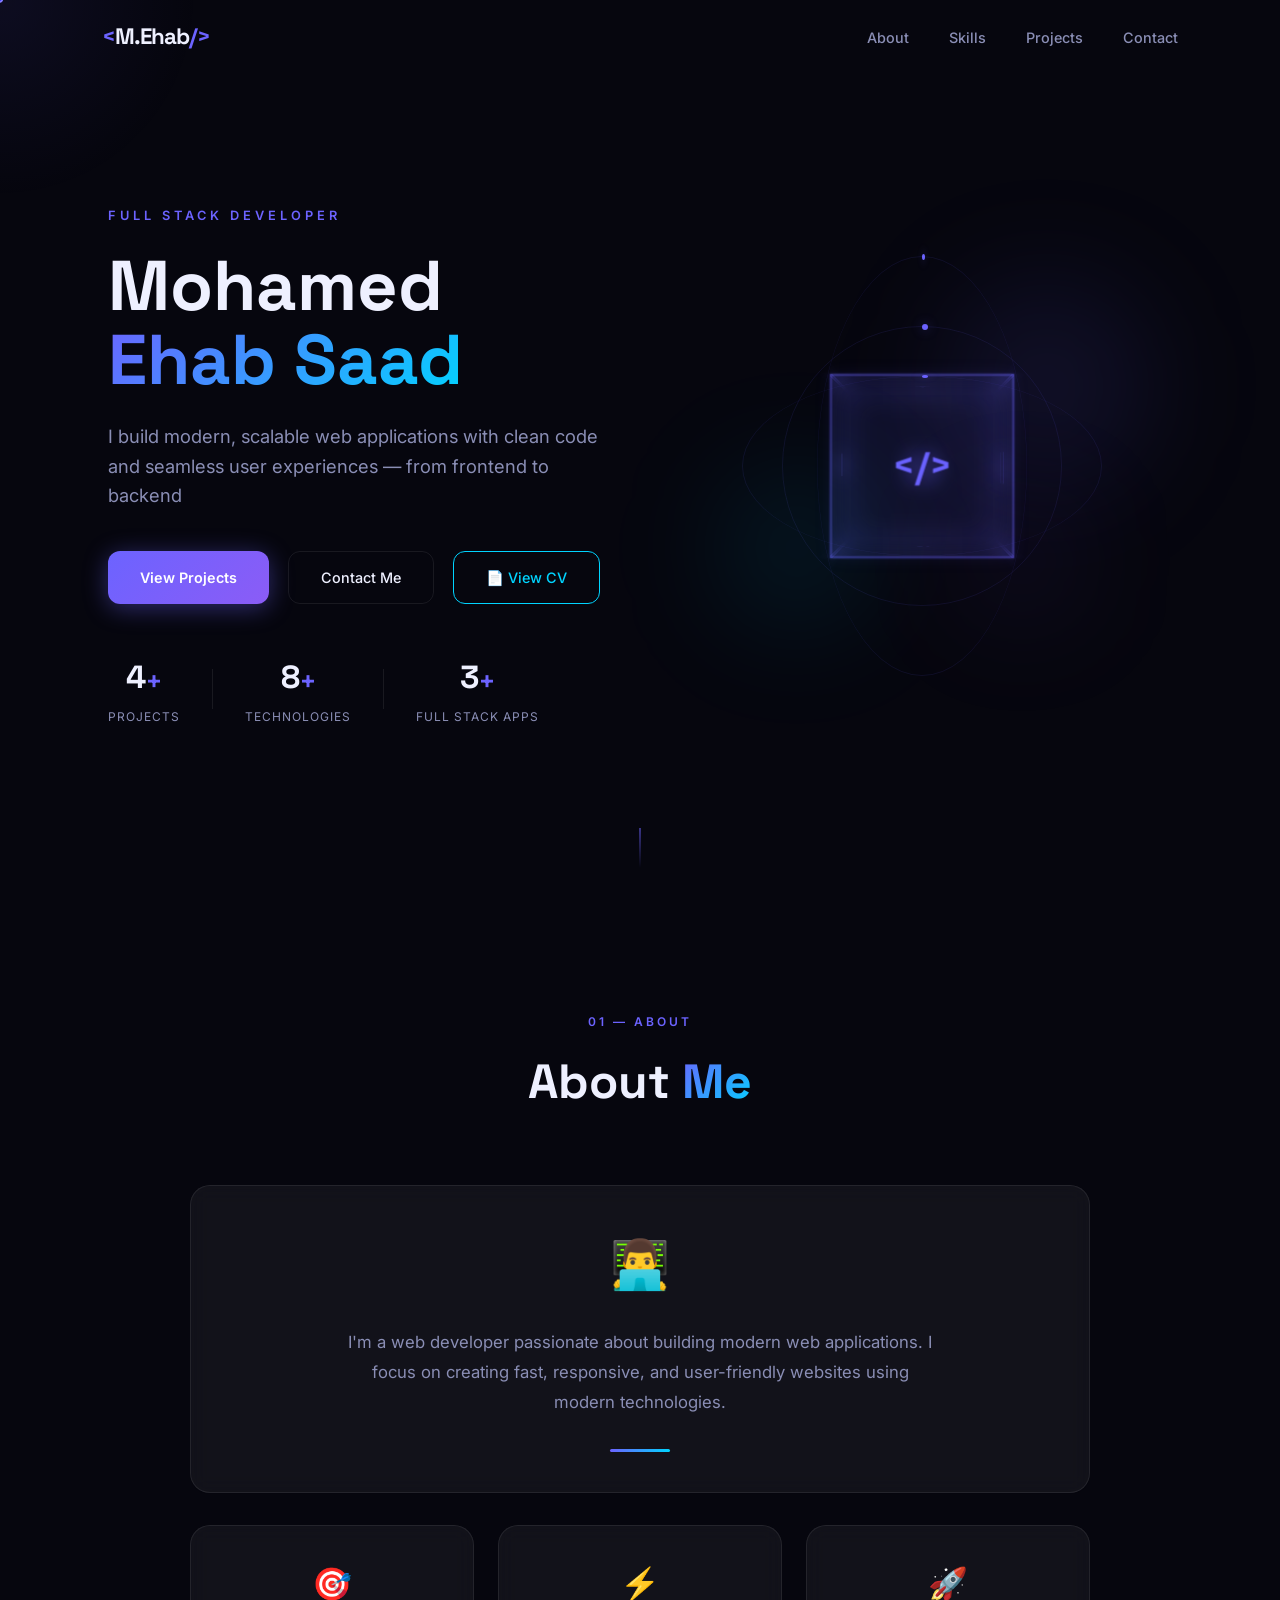
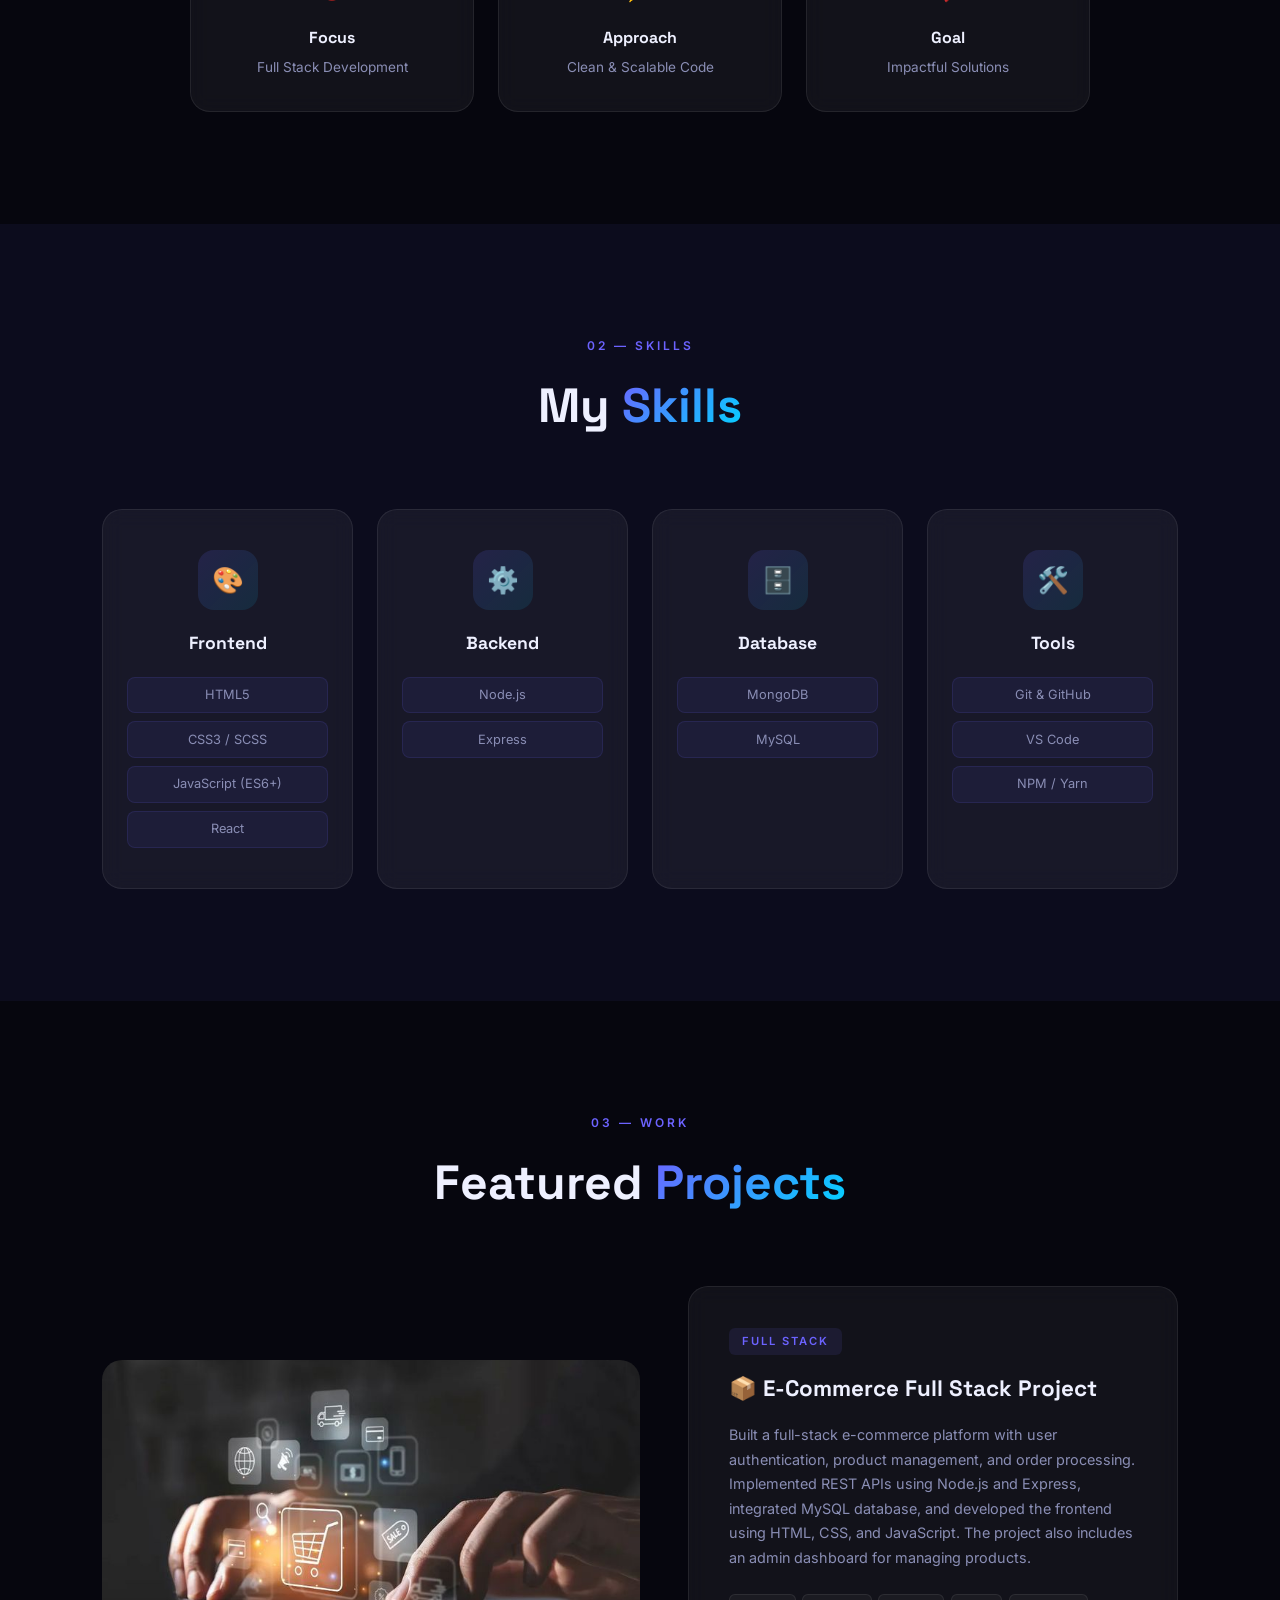
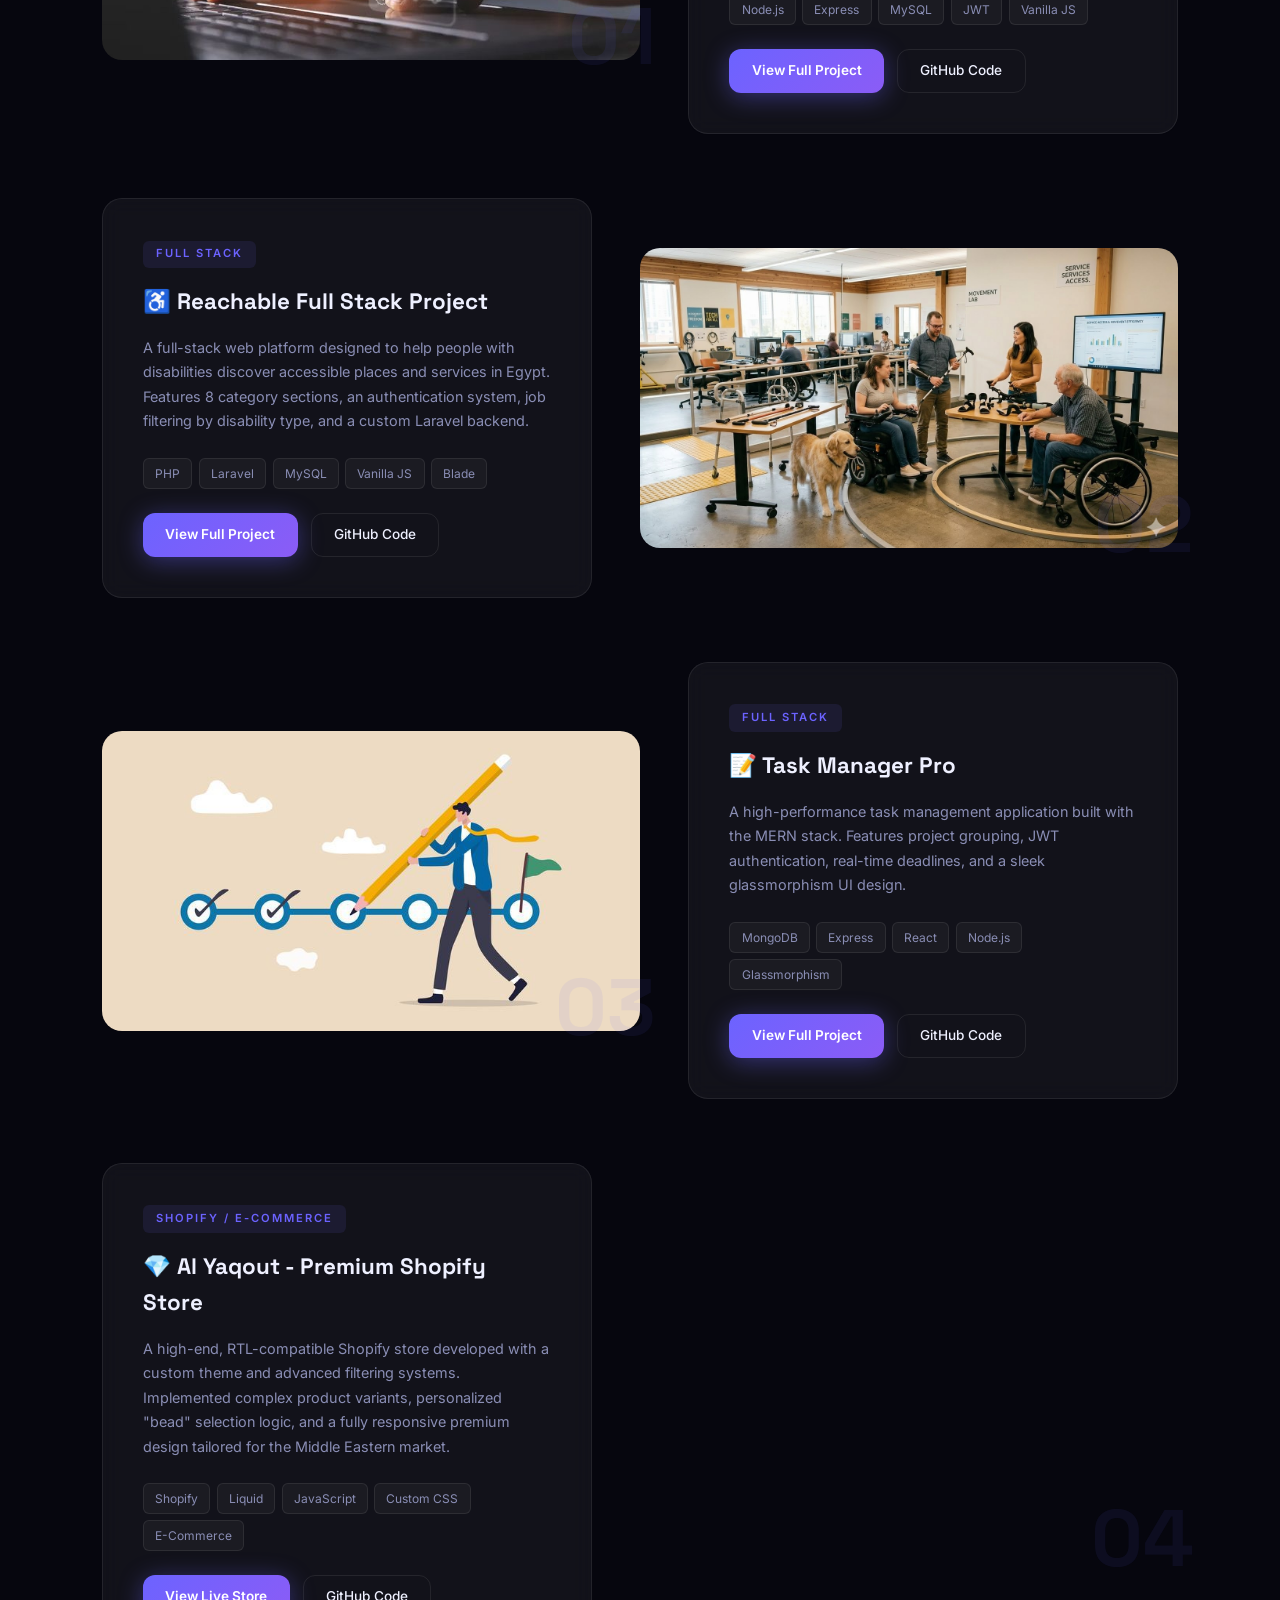
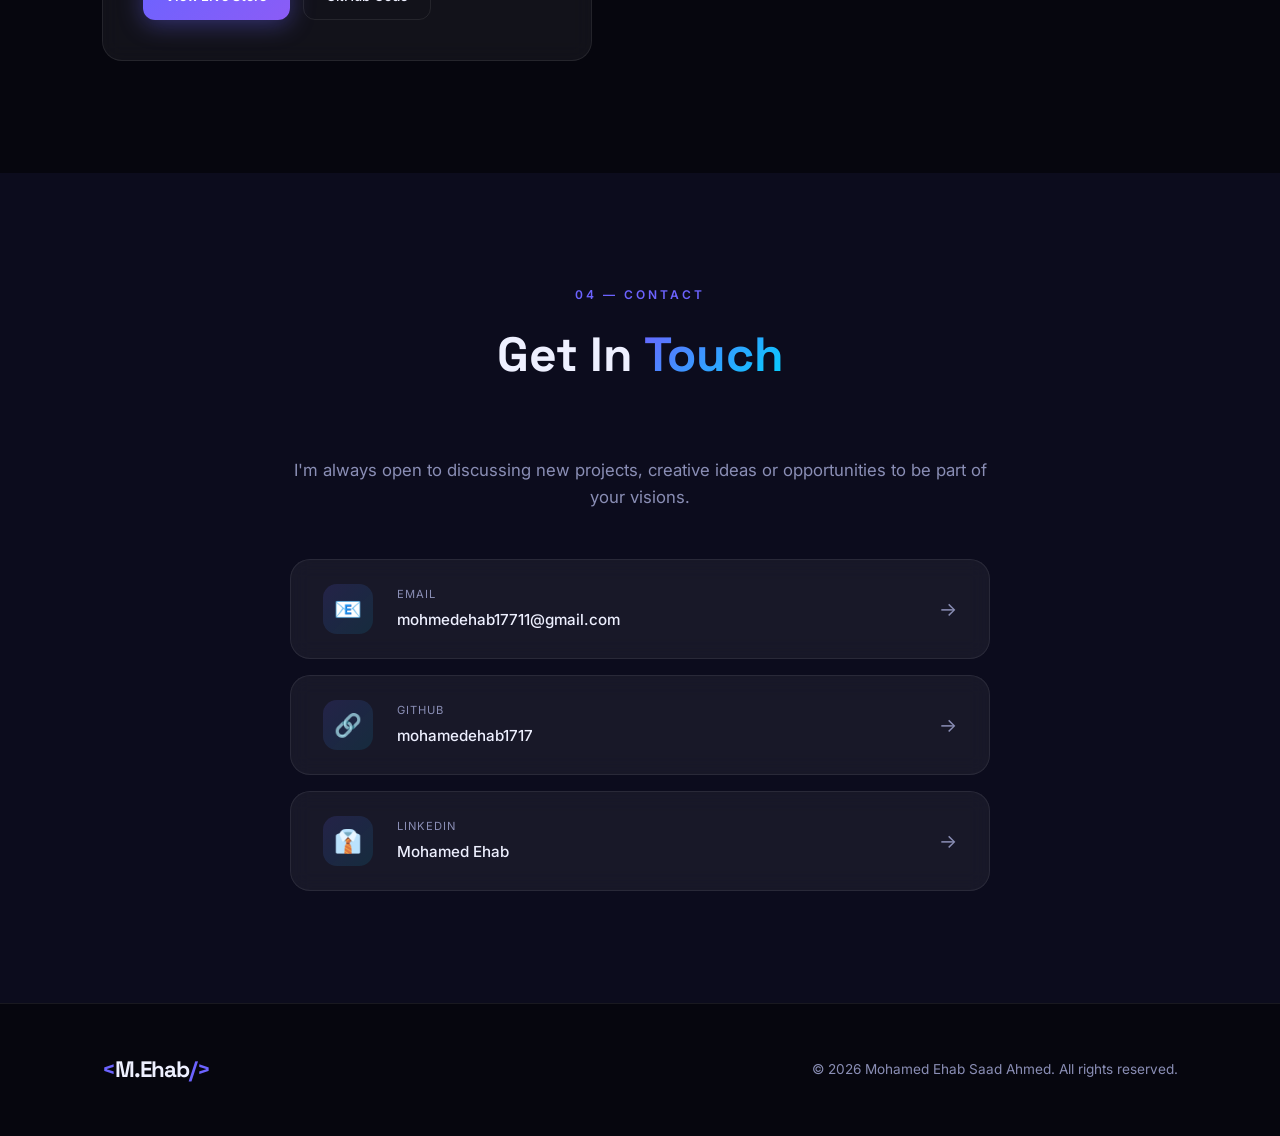
==== commit f6d60469: "Add Al Yaqout Shopify project with video showcase" ====
--- a/index.html
+++ b/index.html
@@ -64,7 +64,7 @@
                     </div>
                     <div class="hero-stats reveal-up delay-4">
                         <div class="stat">
-                            <span class="stat-num" data-target="3">0</span><span class="stat-plus">+</span>
+                            <span class="stat-num" data-target="4">0</span><span class="stat-plus">+</span>
                             <span class="stat-label">Projects</span>
                         </div>
                         <div class="stat-divider"></div>
@@ -299,6 +299,34 @@
                         </div>
                     </div>
 
+                    <!-- Project 4 -->
+                    <div class="project-showcase reverse reveal-up" data-tilt>
+                        <div class="project-visual">
+                            <div class="project-img-wrap">
+                                <video autoplay muted loop playsinline class="project-video" style="width: 100%; height: 300px; object-fit: cover; display: block;">
+                                    <source src="alyaquot website.mp4" type="video/mp4">
+                                </video>
+                                <div class="project-img-overlay"></div>
+                            </div>
+                            <span class="project-number">04</span>
+                        </div>
+                        <div class="project-details glass-card">
+                            <span class="project-badge">Shopify / E-Commerce</span>
+                            <h3>💎 Al Yaqout - Premium Shopify Store</h3>
+                            <p>A high-end, RTL-compatible Shopify store developed with a custom theme and advanced filtering systems. Implemented complex product variants, personalized "bead" selection logic, and a fully responsive premium design tailored for the Middle Eastern market.</p>
+                            <div class="project-tech">
+                                <span>Shopify</span><span>Liquid</span><span>JavaScript</span><span>Custom CSS</span><span>E-Commerce</span>
+                            </div>
+                            <div class="project-actions">
+                                <a href="https://al-yaqout-3.myshopify.com/" target="_blank" class="btn-glow btn-sm">
+                                    <span>View Live Store</span>
+                                    <div class="btn-shine"></div>
+                                </a>
+                                <a href="https://github.com/mohamedehab1717/alyaquot-shopify.git" target="_blank" class="btn-ghost btn-sm">GitHub Code</a>
+                            </div>
+                        </div>
+                    </div>
+
                 </div>
             </div>
         </section>
--- a/style.css
+++ b/style.css
@@ -193,21 +193,66 @@
 }
 @media(max-width:768px) {
     .nav-toggle { display:block; }
-    .nav-links { position:fixed; top:0; right:-100%; width:70%; height:100vh; background:var(--bg2); flex-direction:column; padding:5rem 2rem; transition:all .3s ease; box-shadow:-10px 0 40px rgba(0,0,0,.5); }
+    .nav-links { 
+        position:fixed; top:0; right:-100%; width:80%; height:100vh; 
+        background:var(--bg2); flex-direction:column; padding:6rem 2rem; 
+        transition:all .4s cubic-bezier(0.4, 0, 0.2, 1); 
+        box-shadow:-10px 0 40px rgba(0,0,0,.5);
+        z-index: 1000;
+        backdrop-filter: blur(20px);
+    }
     .nav-links.active { right:0; }
-    .nav-links a { font-size:1.3rem; }
-    .hero-grid { grid-template-columns:1fr; text-align:center; }
-    .hero-desc { margin-left:auto; margin-right:auto; }
-    .hero-actions { justify-content:center; }
-    .hero-stats { justify-content:center; }
-    .hero-visual { height:300px; margin-top:2rem; }
+    .nav-links a { font-size:1.5rem; width: 100%; text-align: center; padding: 1rem 0; border-bottom: 1px solid var(--glass-border); }
+    
+    .hero { padding-top: 5rem; }
+    .hero-grid { grid-template-columns:1fr; text-align:center; gap: 3rem; }
+    .hero-name { font-size: clamp(2rem, 10vw, 3.5rem); margin-top: 1rem; }
+    .hero-desc { margin-left:auto; margin-right:auto; font-size: 1rem; line-height: 1.6; }
+    .hero-actions { justify-content:center; gap: 1rem; width: 100%; }
+    .hero-actions .btn-glow, .hero-actions .btn-ghost { width: 100%; justify-content: center; }
+    
+    .hero-stats { justify-content:center; gap: 1.5rem; flex-wrap: wrap; }
+    .stat-num { font-size: 1.5rem; }
+    
+    .hero-visual { height:350px; margin-top:1rem; transform: scale(0.8); }
     .cube-scene { width:120px; height:120px; }
     .cube-face { width:120px; height:120px; font-size:1.5rem; }
-    .cube-face.front{transform:rotateY(0deg) translateZ(60px)} .cube-face.back{transform:rotateY(180deg) translateZ(60px)} .cube-face.right{transform:rotateY(90deg) translateZ(60px)} .cube-face.left{transform:rotateY(-90deg) translateZ(60px)} .cube-face.top{transform:rotateX(90deg) translateZ(60px)} .cube-face.bottom{transform:rotateX(-90deg) translateZ(60px)}
-    .ring-1{width:200px;height:200px} .ring-2{width:260px;height:260px} .ring-3{width:300px;height:300px}
-    .about-grid { grid-template-columns:1fr; }
-    .skills-showcase { grid-template-columns:1fr; }
-    .section { padding:5rem 0; }
-    .footer-inner { flex-direction:column; gap:1rem; text-align:center; }
+    .cube-face.front{transform:rotateY(0deg) translateZ(60px)} 
+    .cube-face.back{transform:rotateY(180deg) translateZ(60px)} 
+    .cube-face.right{transform:rotateY(90deg) translateZ(60px)} 
+    .cube-face.left{transform:rotateY(-90deg) translateZ(60px)} 
+    .cube-face.top{transform:rotateX(90deg) translateZ(60px)} 
+    .cube-face.bottom{transform:rotateX(-90deg) translateZ(60px)}
+    
+    .ring-1{width:180px;height:180px} 
+    .ring-2{width:240px;height:240px} 
+    .ring-3{width:280px;height:280px}
+    
+    .about-grid { grid-template-columns:1fr; gap: 1rem; }
+    .about-card { padding: 1.5rem; }
+    
+    .skills-showcase { grid-template-columns:1fr; gap: 1.5rem; }
+    
+    .project-showcase { gap: 2rem; }
+    .project-details { padding: 1.5rem; }
+    .project-img-wrap img { height: 200px; }
+    .project-number { font-size: 3rem; bottom: -0.5rem; right: -0.5rem; }
+    
+    .contact-card { padding: 1.2rem; gap: 1rem; flex-direction: row; text-align: left; }
+    .contact-icon-wrap { width: 40px; height: 40px; }
+    .contact-icon { font-size: 1.2rem; }
+    .contact-value { font-size: 0.85rem; word-break: break-all; }
+    
+    .section { padding:4rem 0; }
+    .section-header { margin-bottom: 2.5rem; }
+    .footer-inner { flex-direction:column; gap:1.5rem; text-align:center; }
     .mouse-glow { display:none; }
+}
+
+@media(max-width: 480px) {
+    .hero-name { font-size: 2.2rem; }
+    .hero-actions { flex-direction: column; }
+    .hero-visual { transform: scale(0.65); height: 280px; }
+    .contact-card { padding: 1rem; }
+    .contact-arrow { display: none; }
 }
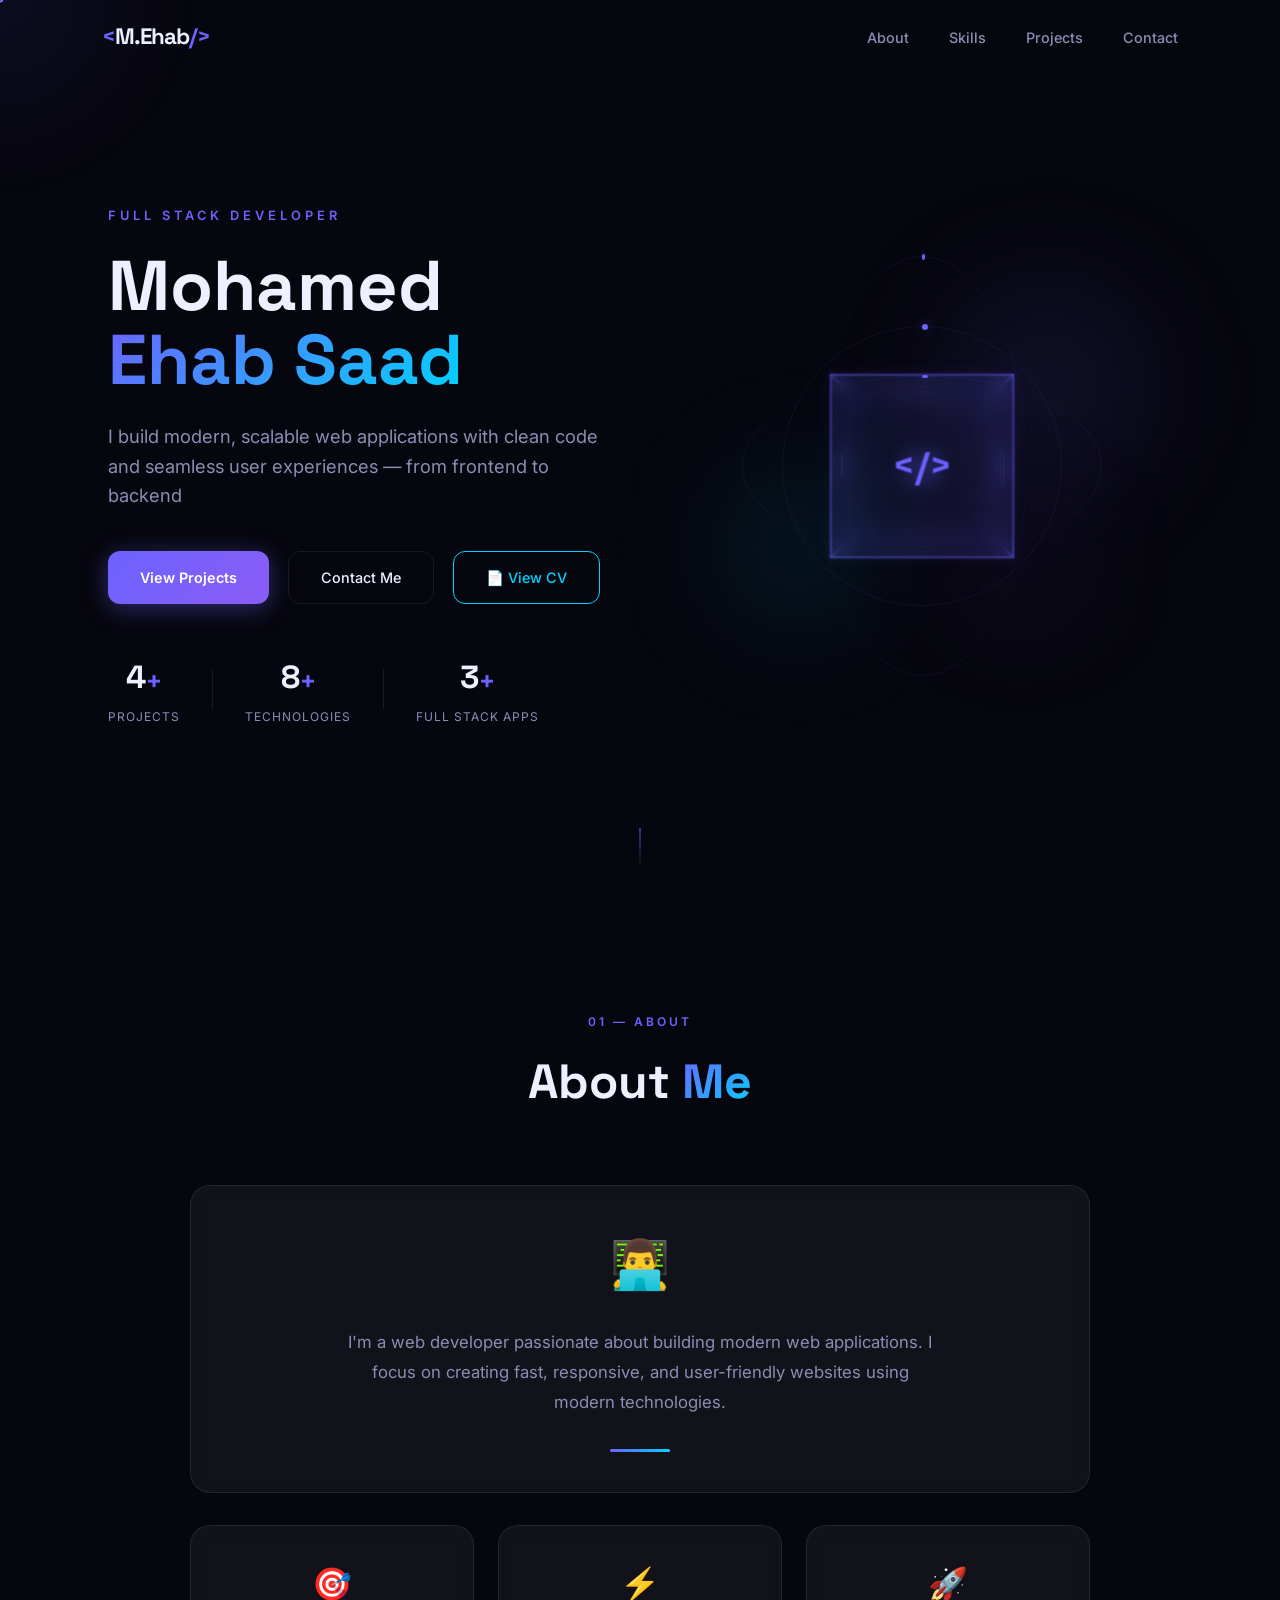
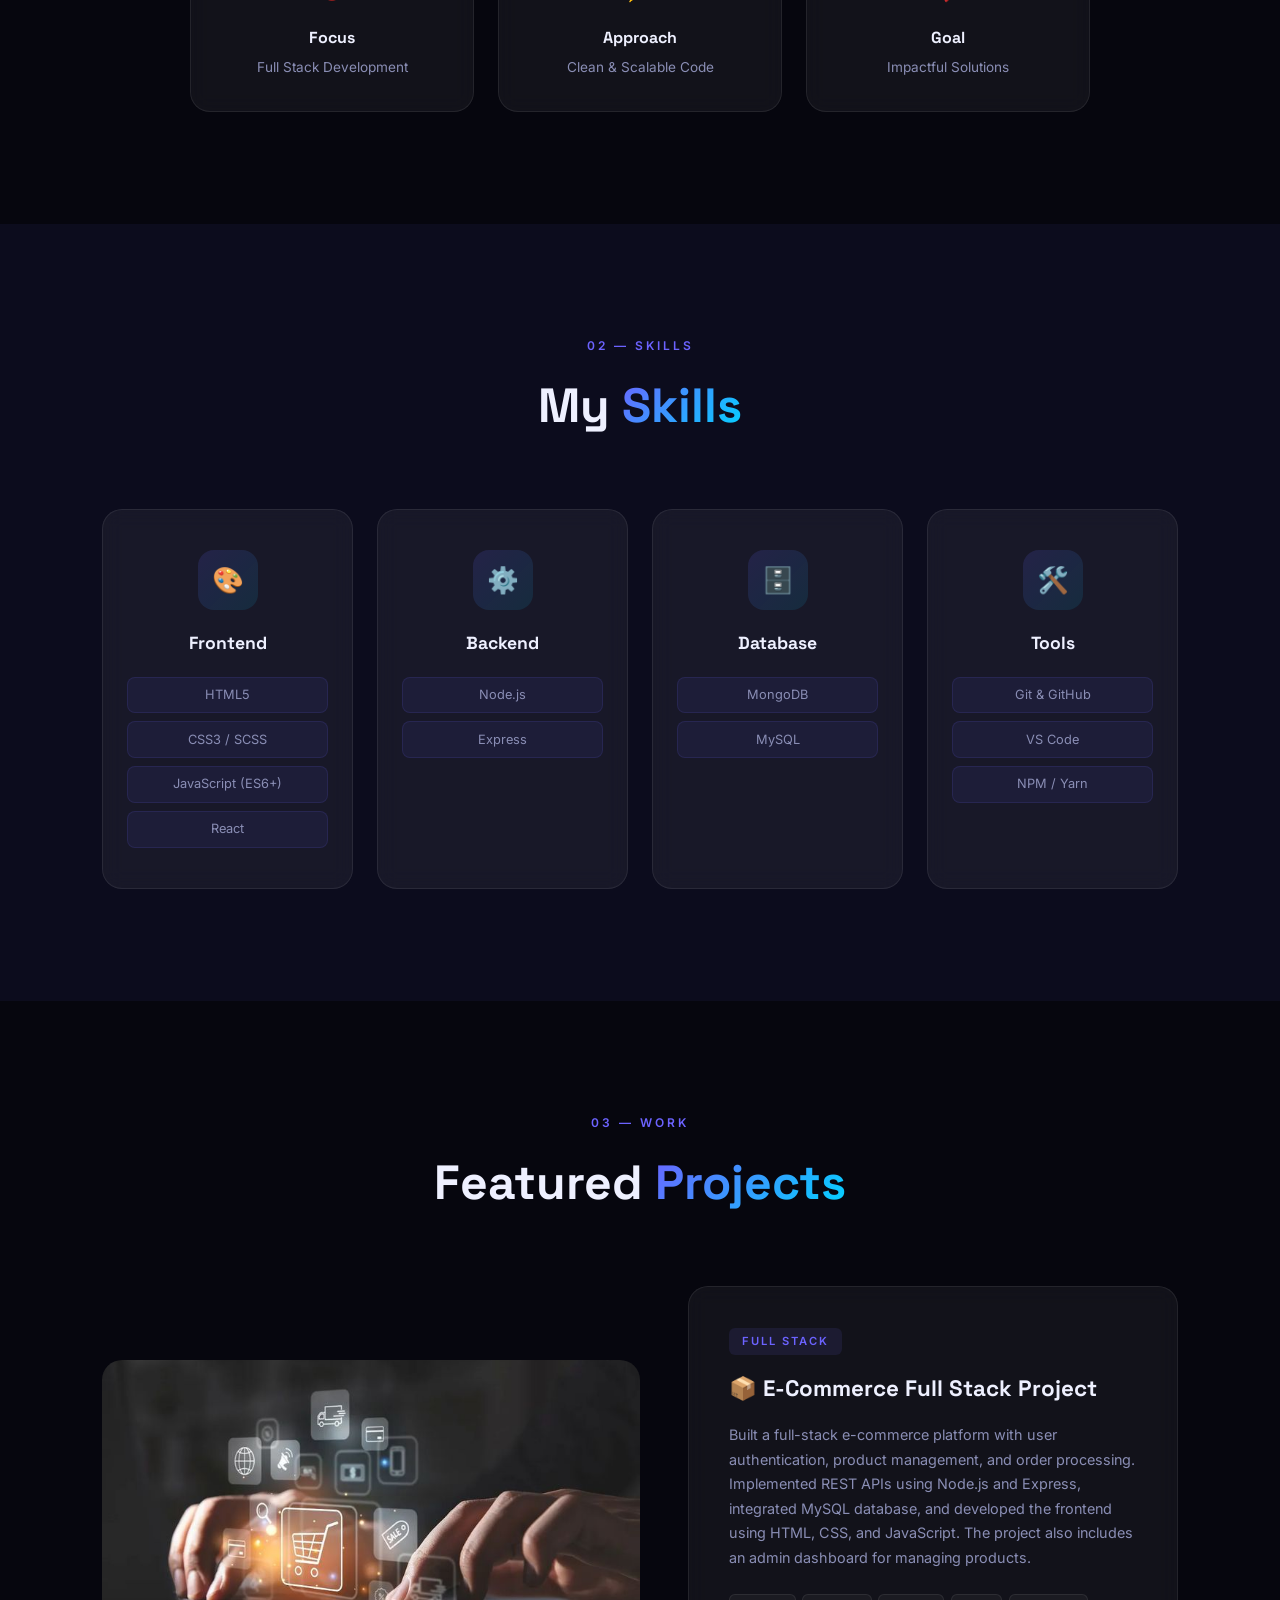
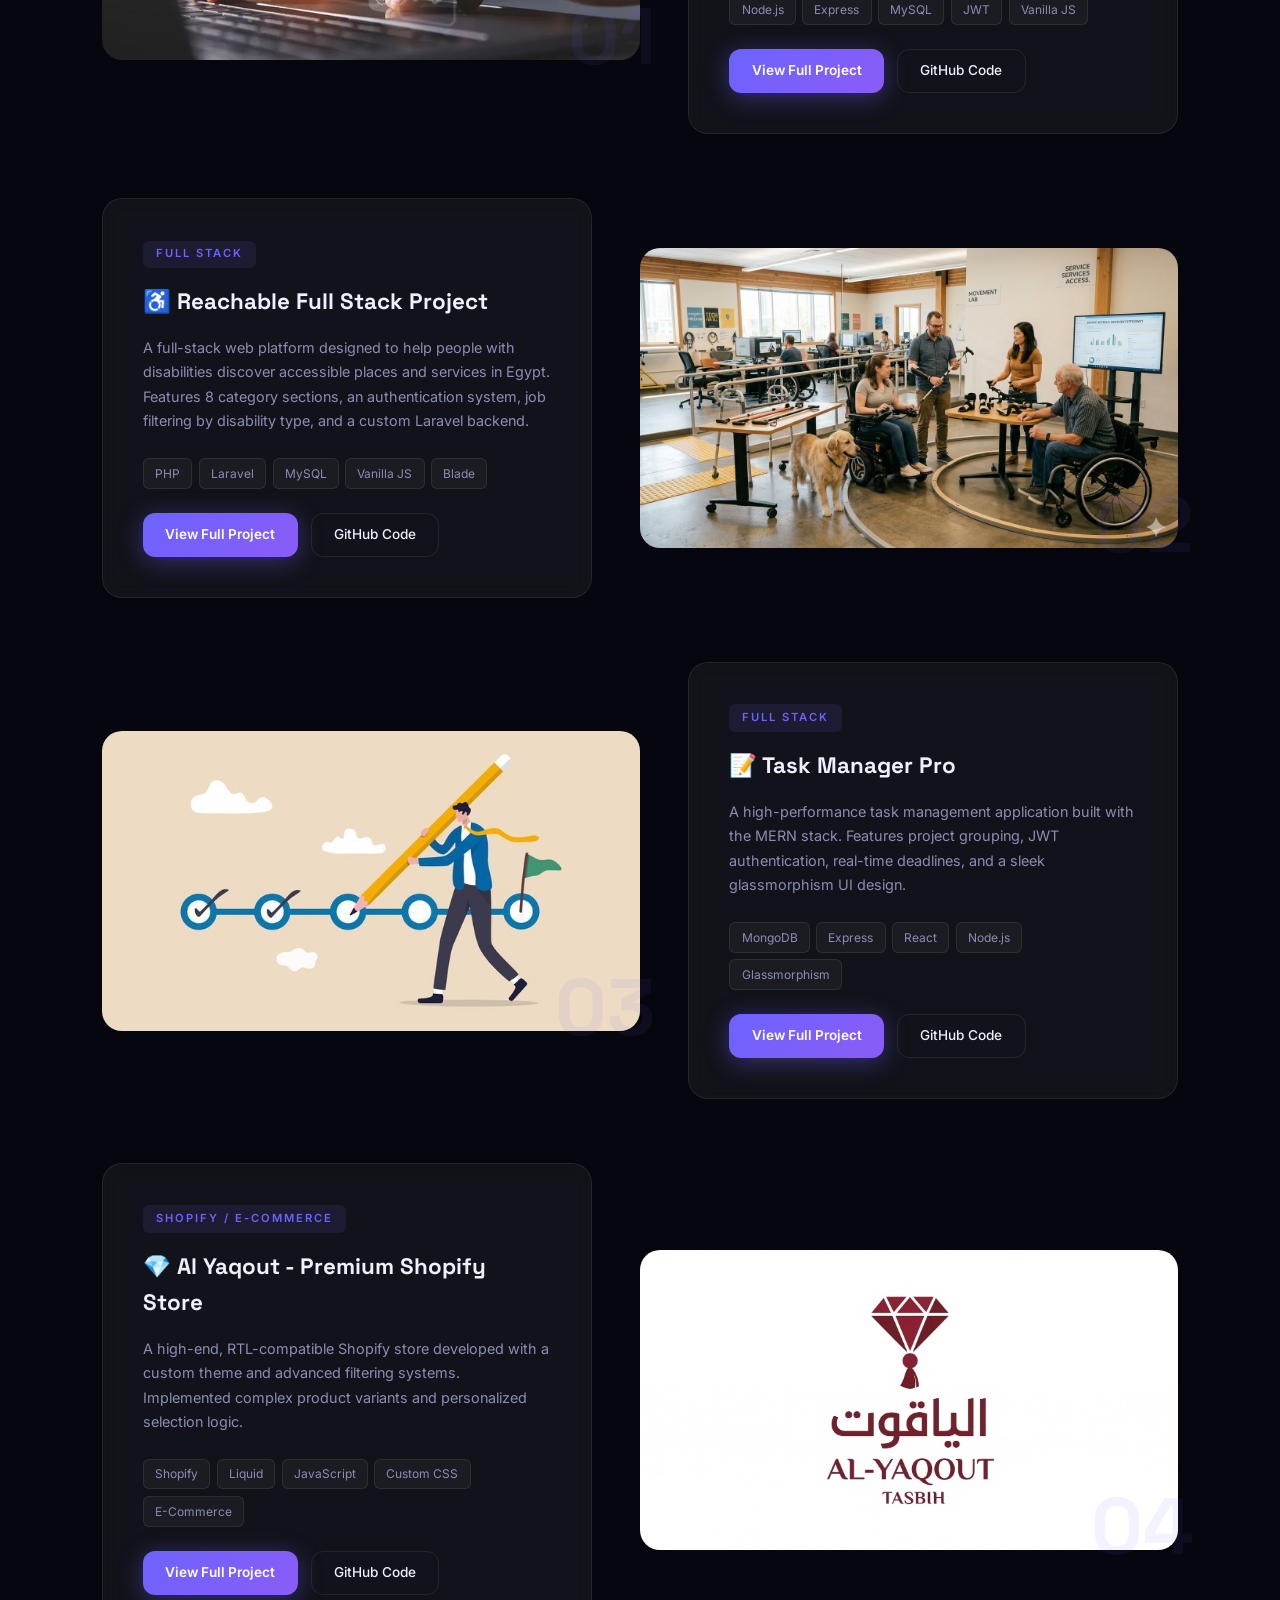
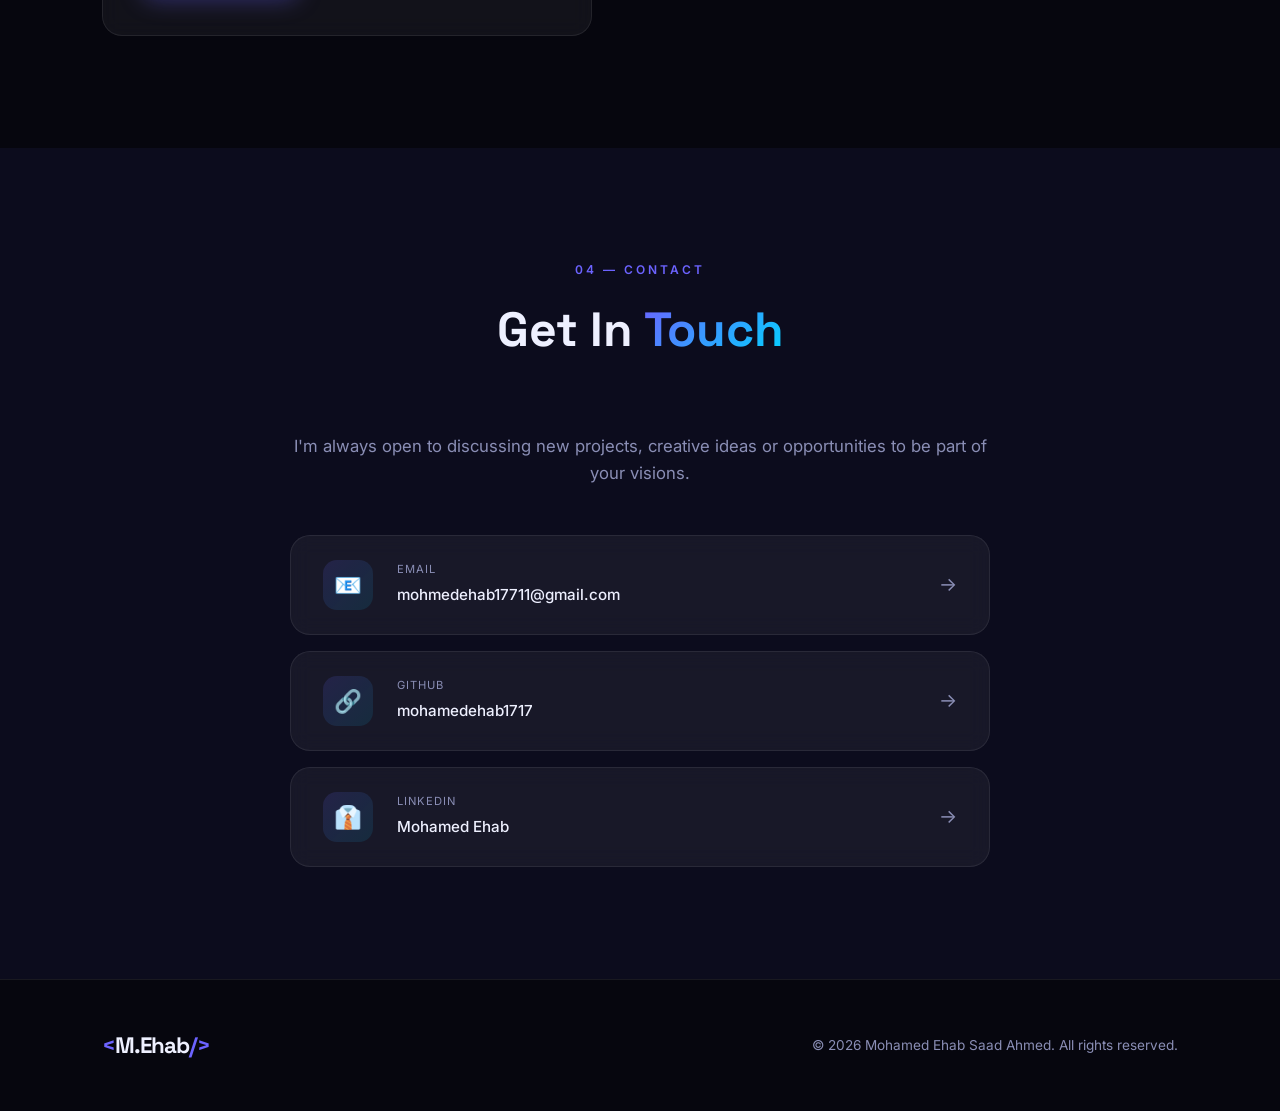
==== commit 4246616d: "Organize Al Yaqout project: added details page with videos and updated main thumbnail" ====
--- a/index.html
+++ b/index.html
@@ -303,9 +303,7 @@
                     <div class="project-showcase reverse reveal-up" data-tilt>
                         <div class="project-visual">
                             <div class="project-img-wrap">
-                                <video autoplay muted loop playsinline class="project-video" style="width: 100%; height: 300px; object-fit: cover; display: block;">
-                                    <source src="alyaquot website.mp4" type="video/mp4">
-                                </video>
+                                <img src="alyaquot-project/thumbnail.jpeg" alt="Al Yaqout Shopify Store">
                                 <div class="project-img-overlay"></div>
                             </div>
                             <span class="project-number">04</span>
@@ -313,13 +311,13 @@
                         <div class="project-details glass-card">
                             <span class="project-badge">Shopify / E-Commerce</span>
                             <h3>💎 Al Yaqout - Premium Shopify Store</h3>
-                            <p>A high-end, RTL-compatible Shopify store developed with a custom theme and advanced filtering systems. Implemented complex product variants, personalized "bead" selection logic, and a fully responsive premium design tailored for the Middle Eastern market.</p>
+                            <p>A high-end, RTL-compatible Shopify store developed with a custom theme and advanced filtering systems. Implemented complex product variants and personalized selection logic.</p>
                             <div class="project-tech">
                                 <span>Shopify</span><span>Liquid</span><span>JavaScript</span><span>Custom CSS</span><span>E-Commerce</span>
                             </div>
                             <div class="project-actions">
-                                <a href="https://al-yaqout-3.myshopify.com/" target="_blank" class="btn-glow btn-sm">
-                                    <span>View Live Store</span>
+                                <a href="alyaquot-project/alyaquot-details.html" class="btn-glow btn-sm">
+                                    <span>View Full Project</span>
                                     <div class="btn-shine"></div>
                                 </a>
                                 <a href="https://github.com/mohamedehab1717/alyaquot-shopify.git" target="_blank" class="btn-ghost btn-sm">GitHub Code</a>
--- a/style.css
+++ b/style.css
@@ -148,7 +148,7 @@
 .project-showcase.reverse > * { direction:ltr; }
 .project-visual { position:relative; }
 .project-img-wrap { border-radius:20px; overflow:hidden; position:relative; }
-.project-img-wrap img { width:100%; height:300px; object-fit:cover; display:block; transition:transform .6s ease; }
+.project-img-wrap img, .project-video { width:100%; height:300px; object-fit:cover; display:block; transition:transform .6s ease; }
 .project-showcase:hover .project-img-wrap img { transform:scale(1.05); }
 .project-img-overlay { position:absolute; inset:0; background:linear-gradient(135deg,rgba(108,99,255,0.2),rgba(0,212,255,0.1)); opacity:0; transition:opacity .4s ease; }
 .project-showcase:hover .project-img-overlay { opacity:1; }
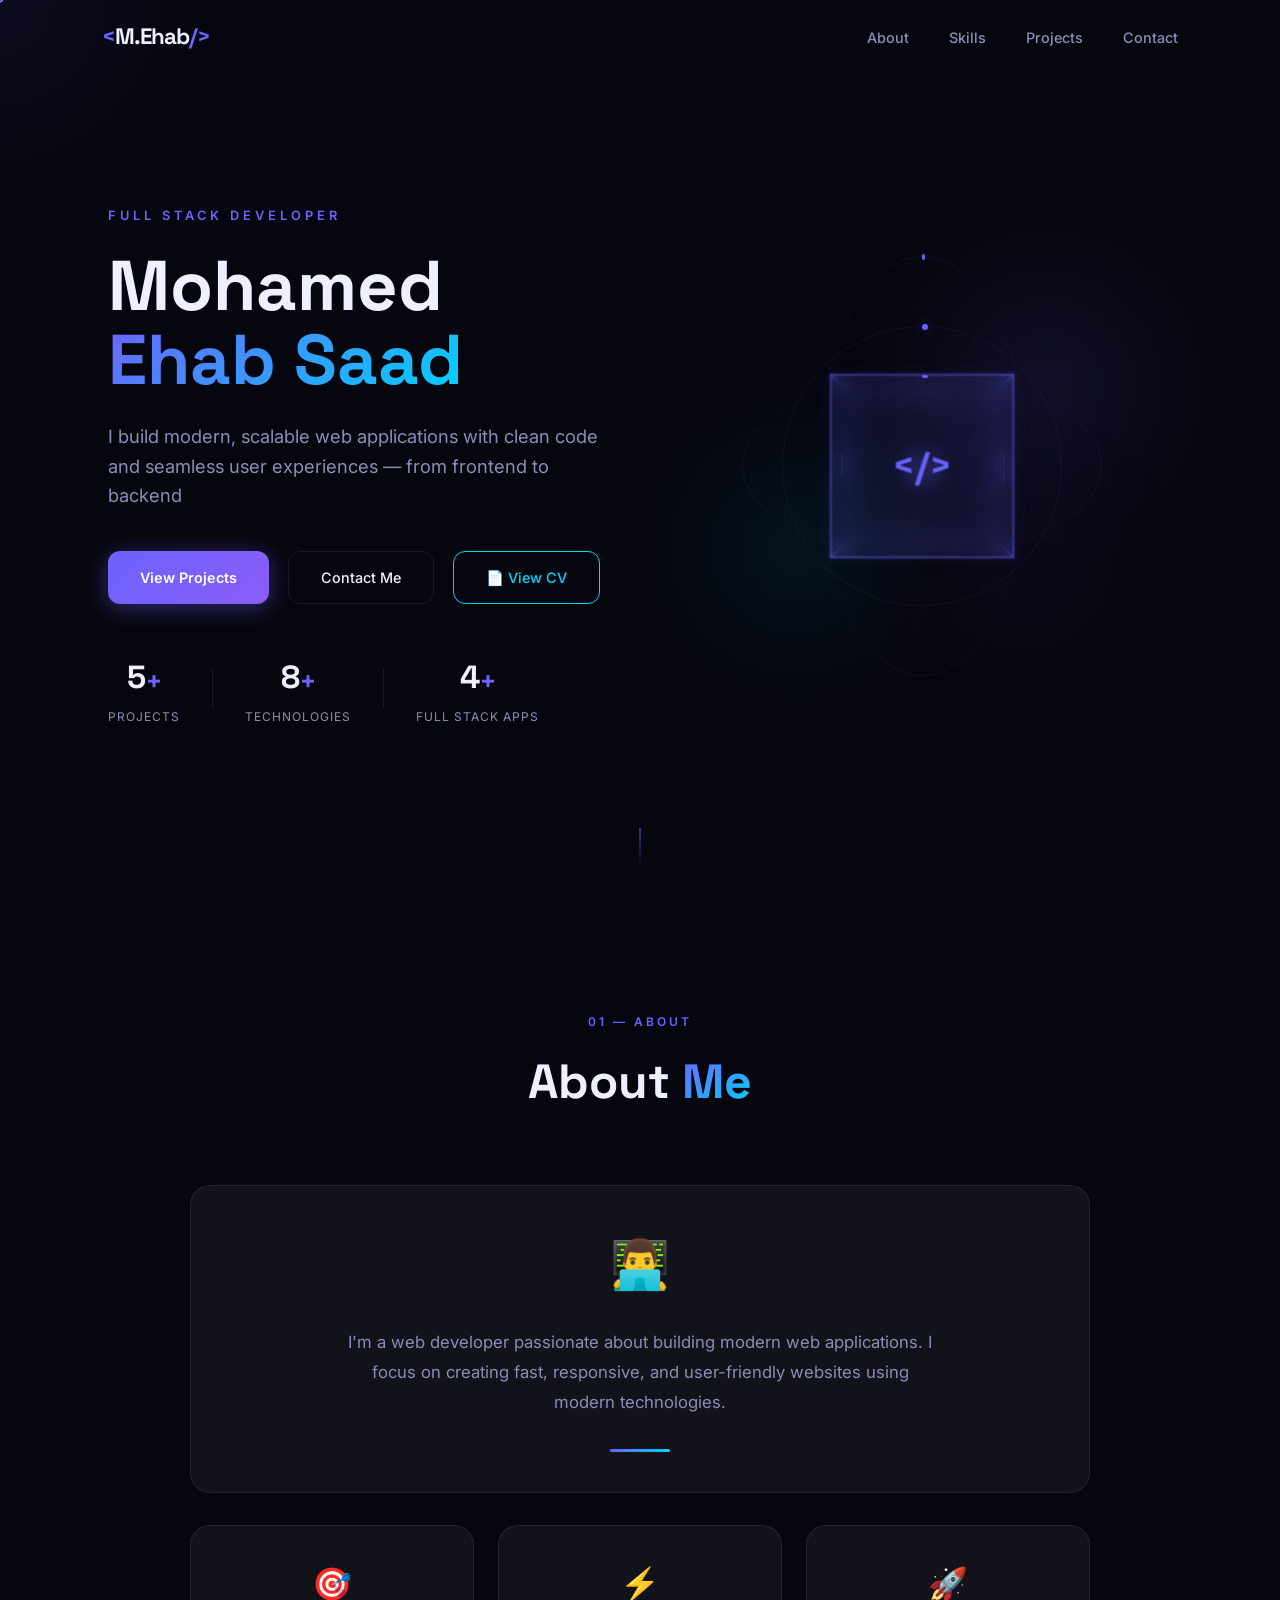
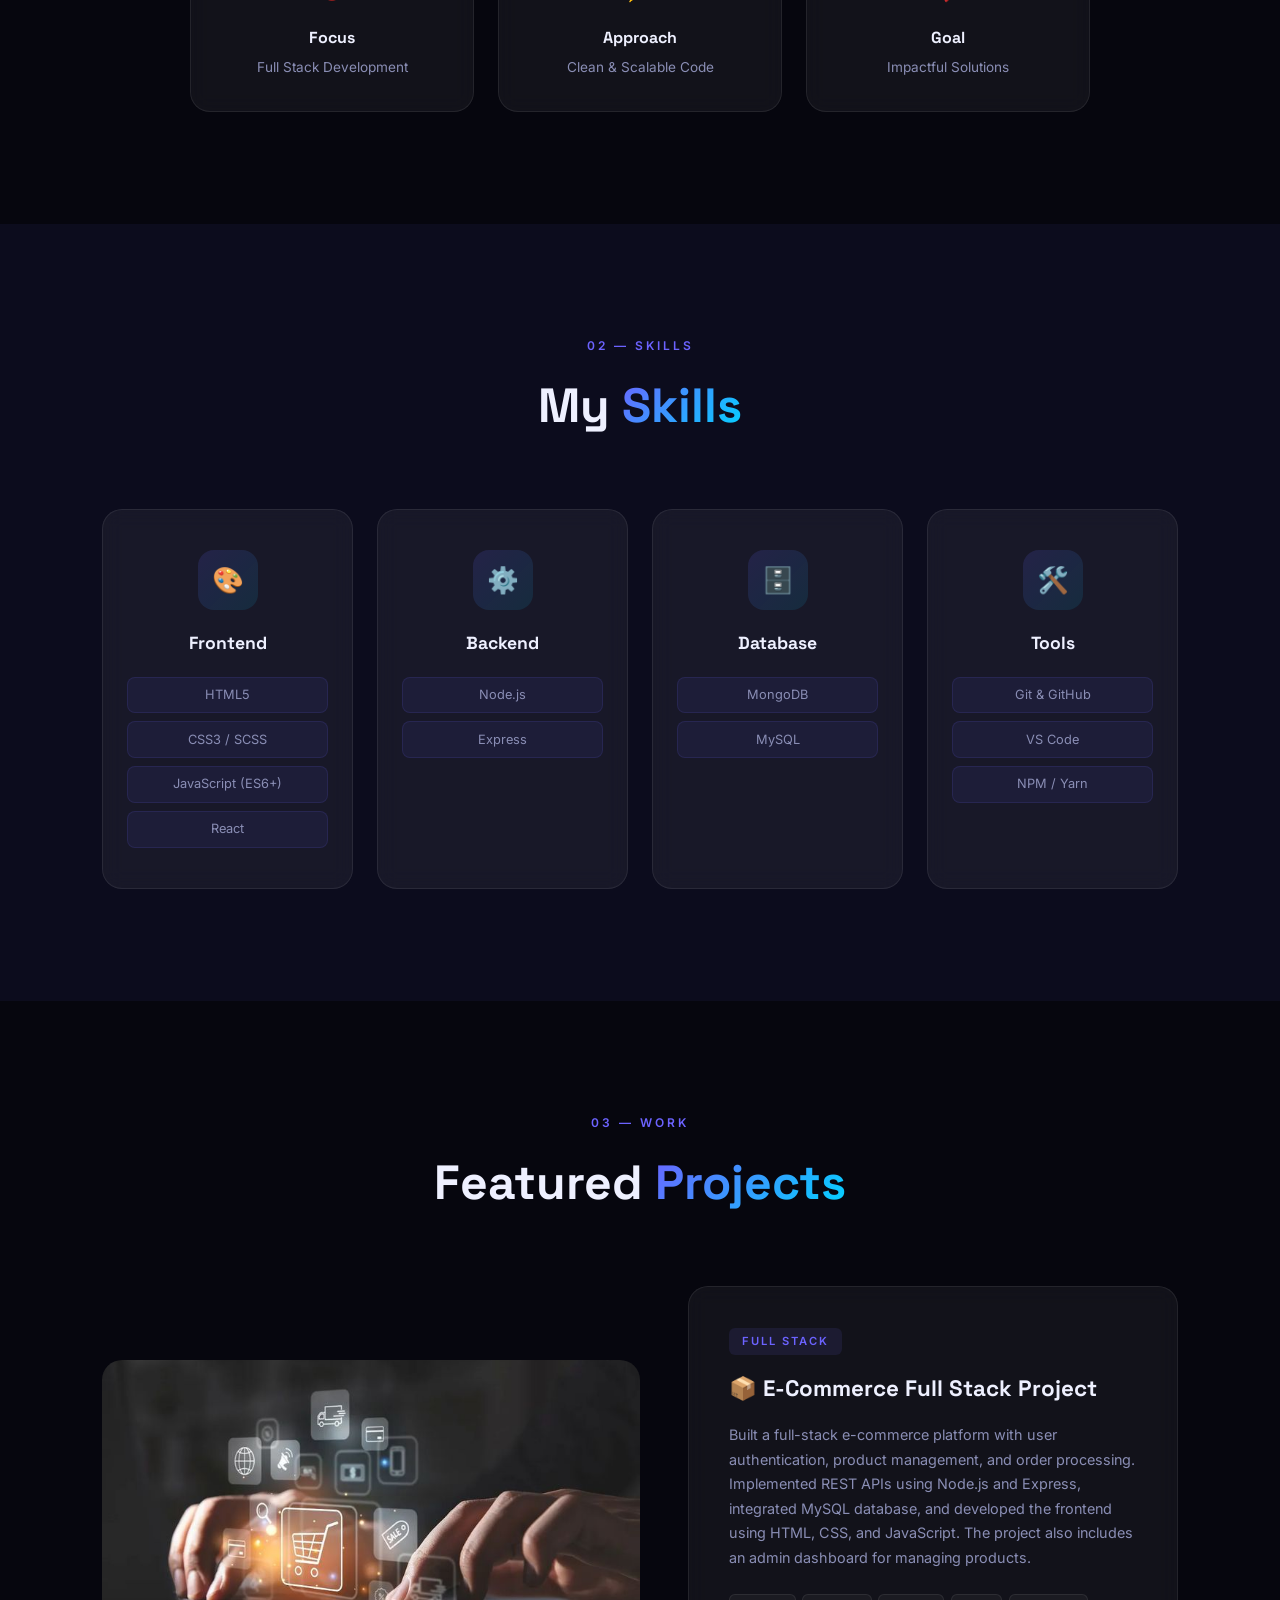
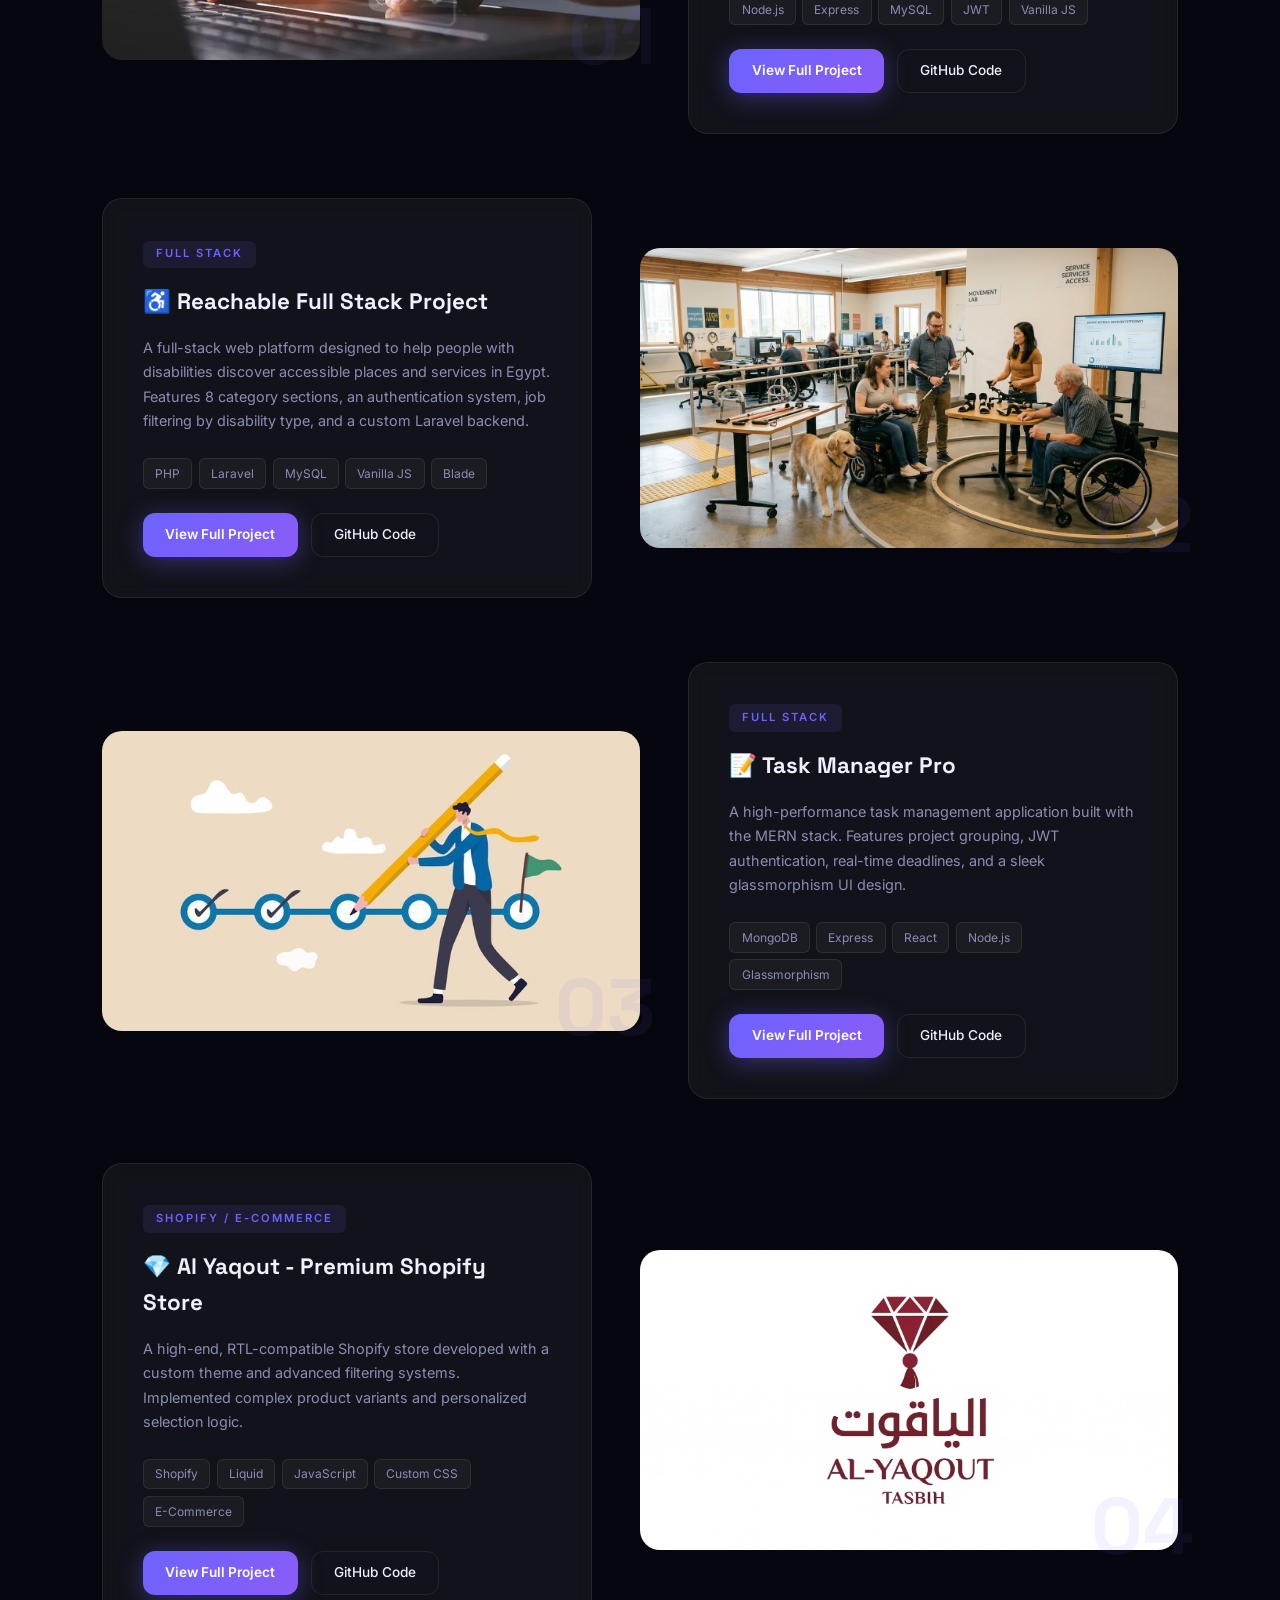
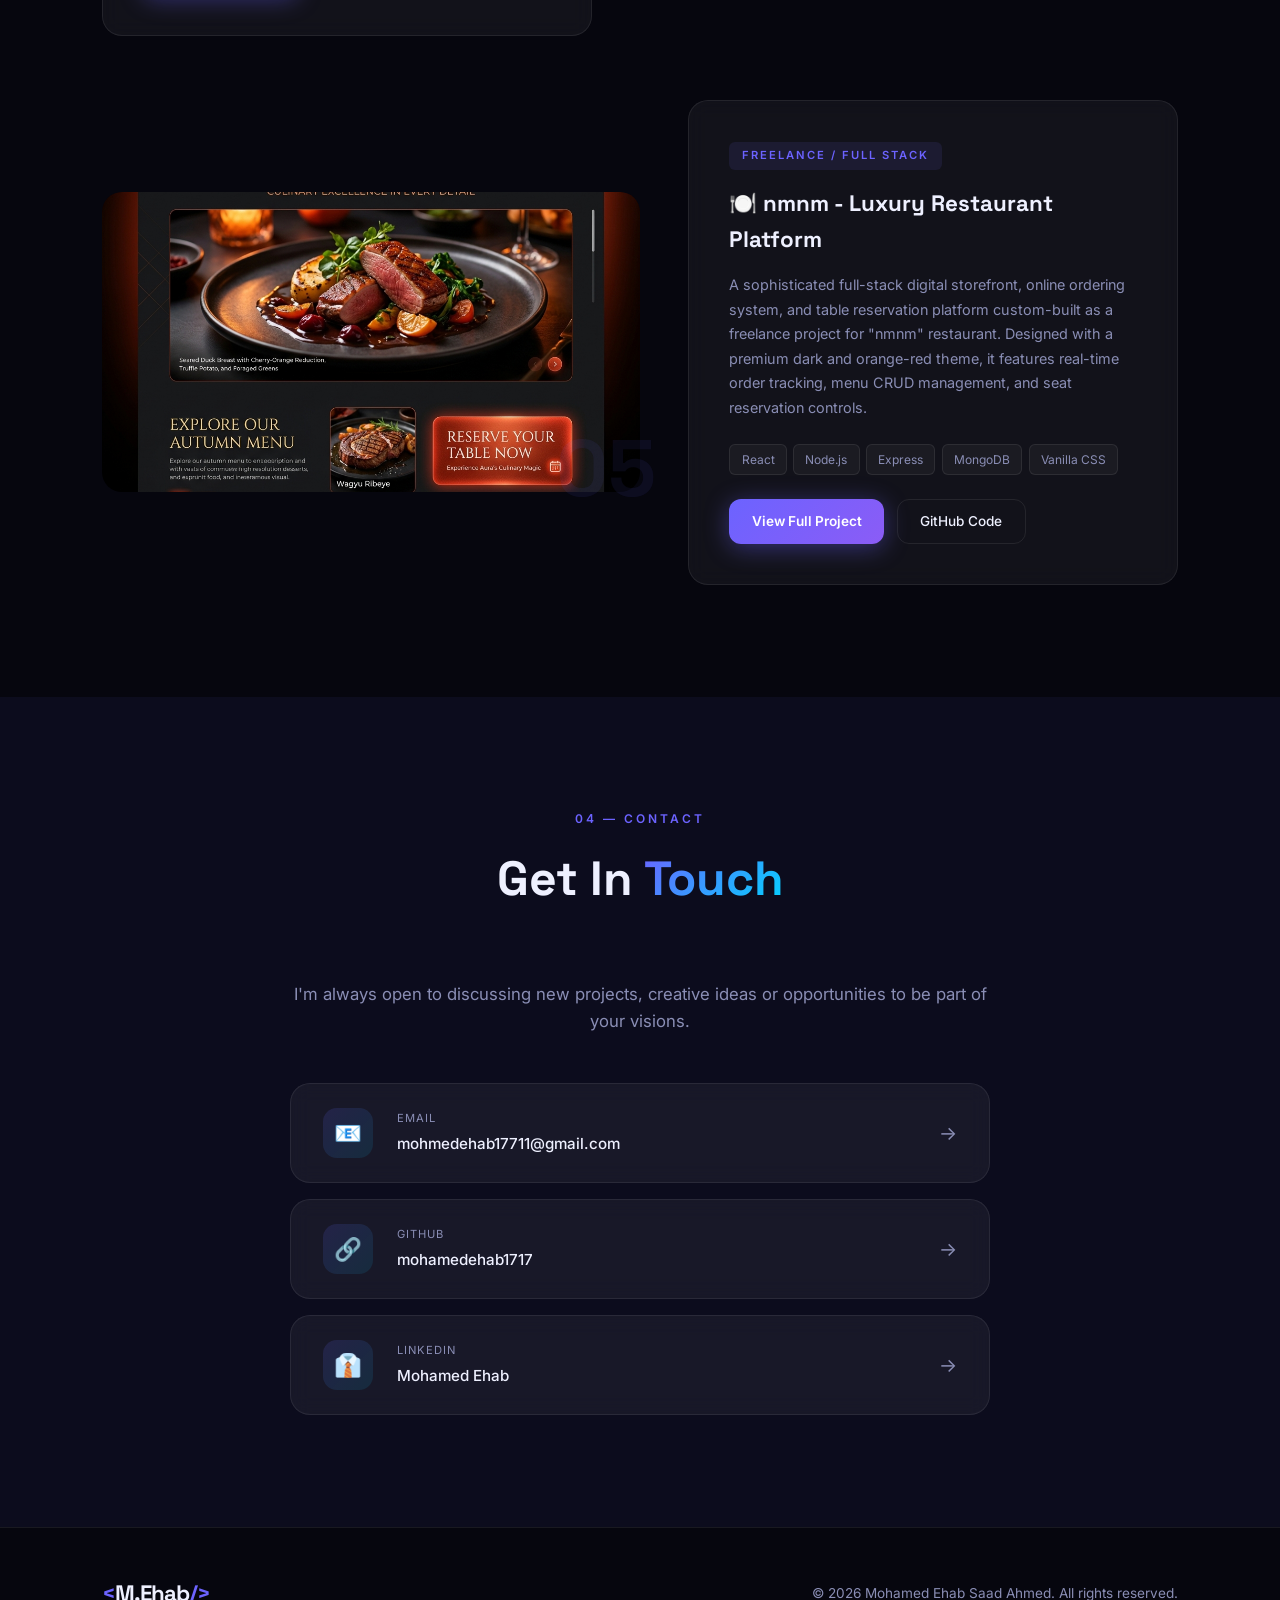
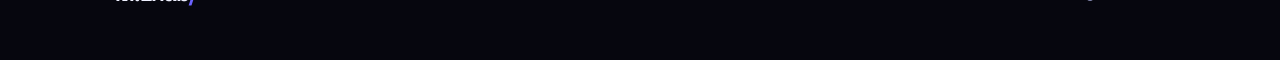
==== commit 05d46f4e: "Update project" ====
--- a/index.html
+++ b/index.html
@@ -64,7 +64,7 @@
                     </div>
                     <div class="hero-stats reveal-up delay-4">
                         <div class="stat">
-                            <span class="stat-num" data-target="4">0</span><span class="stat-plus">+</span>
+                            <span class="stat-num" data-target="5">0</span><span class="stat-plus">+</span>
                             <span class="stat-label">Projects</span>
                         </div>
                         <div class="stat-divider"></div>
@@ -74,7 +74,7 @@
                         </div>
                         <div class="stat-divider"></div>
                         <div class="stat">
-                            <span class="stat-num" data-target="3">0</span><span class="stat-plus">+</span>
+                            <span class="stat-num" data-target="4">0</span><span class="stat-plus">+</span>
                             <span class="stat-label">Full Stack Apps</span>
                         </div>
                     </div>
@@ -325,6 +325,32 @@
                         </div>
                     </div>
 
+                    <!-- Project 5 -->
+                    <div class="project-showcase reveal-up" data-tilt>
+                        <div class="project-visual">
+                            <div class="project-img-wrap">
+                                <img src="restaurant-project/background.jpg" alt="nmnm - Luxury Restaurant Platform">
+                                <div class="project-img-overlay"></div>
+                            </div>
+                            <span class="project-number">05</span>
+                        </div>
+                        <div class="project-details glass-card">
+                            <span class="project-badge">Freelance / Full Stack</span>
+                            <h3>🍽️ nmnm - Luxury Restaurant Platform</h3>
+                            <p>A sophisticated full-stack digital storefront, online ordering system, and table reservation platform custom-built as a freelance project for "nmnm" restaurant. Designed with a premium dark and orange-red theme, it features real-time order tracking, menu CRUD management, and seat reservation controls.</p>
+                            <div class="project-tech">
+                                <span>React</span><span>Node.js</span><span>Express</span><span>MongoDB</span><span>Vanilla CSS</span>
+                            </div>
+                            <div class="project-actions">
+                                <a href="restaurant-project/restaurant-details.html" class="btn-glow btn-sm">
+                                    <span>View Full Project</span>
+                                    <div class="btn-shine"></div>
+                                </a>
+                                <a href="https://github.com/mohamedehab1717/nmnm_rest.git" target="_blank" class="btn-ghost btn-sm">GitHub Code</a>
+                            </div>
+                        </div>
+                    </div>
+
                 </div>
             </div>
         </section>
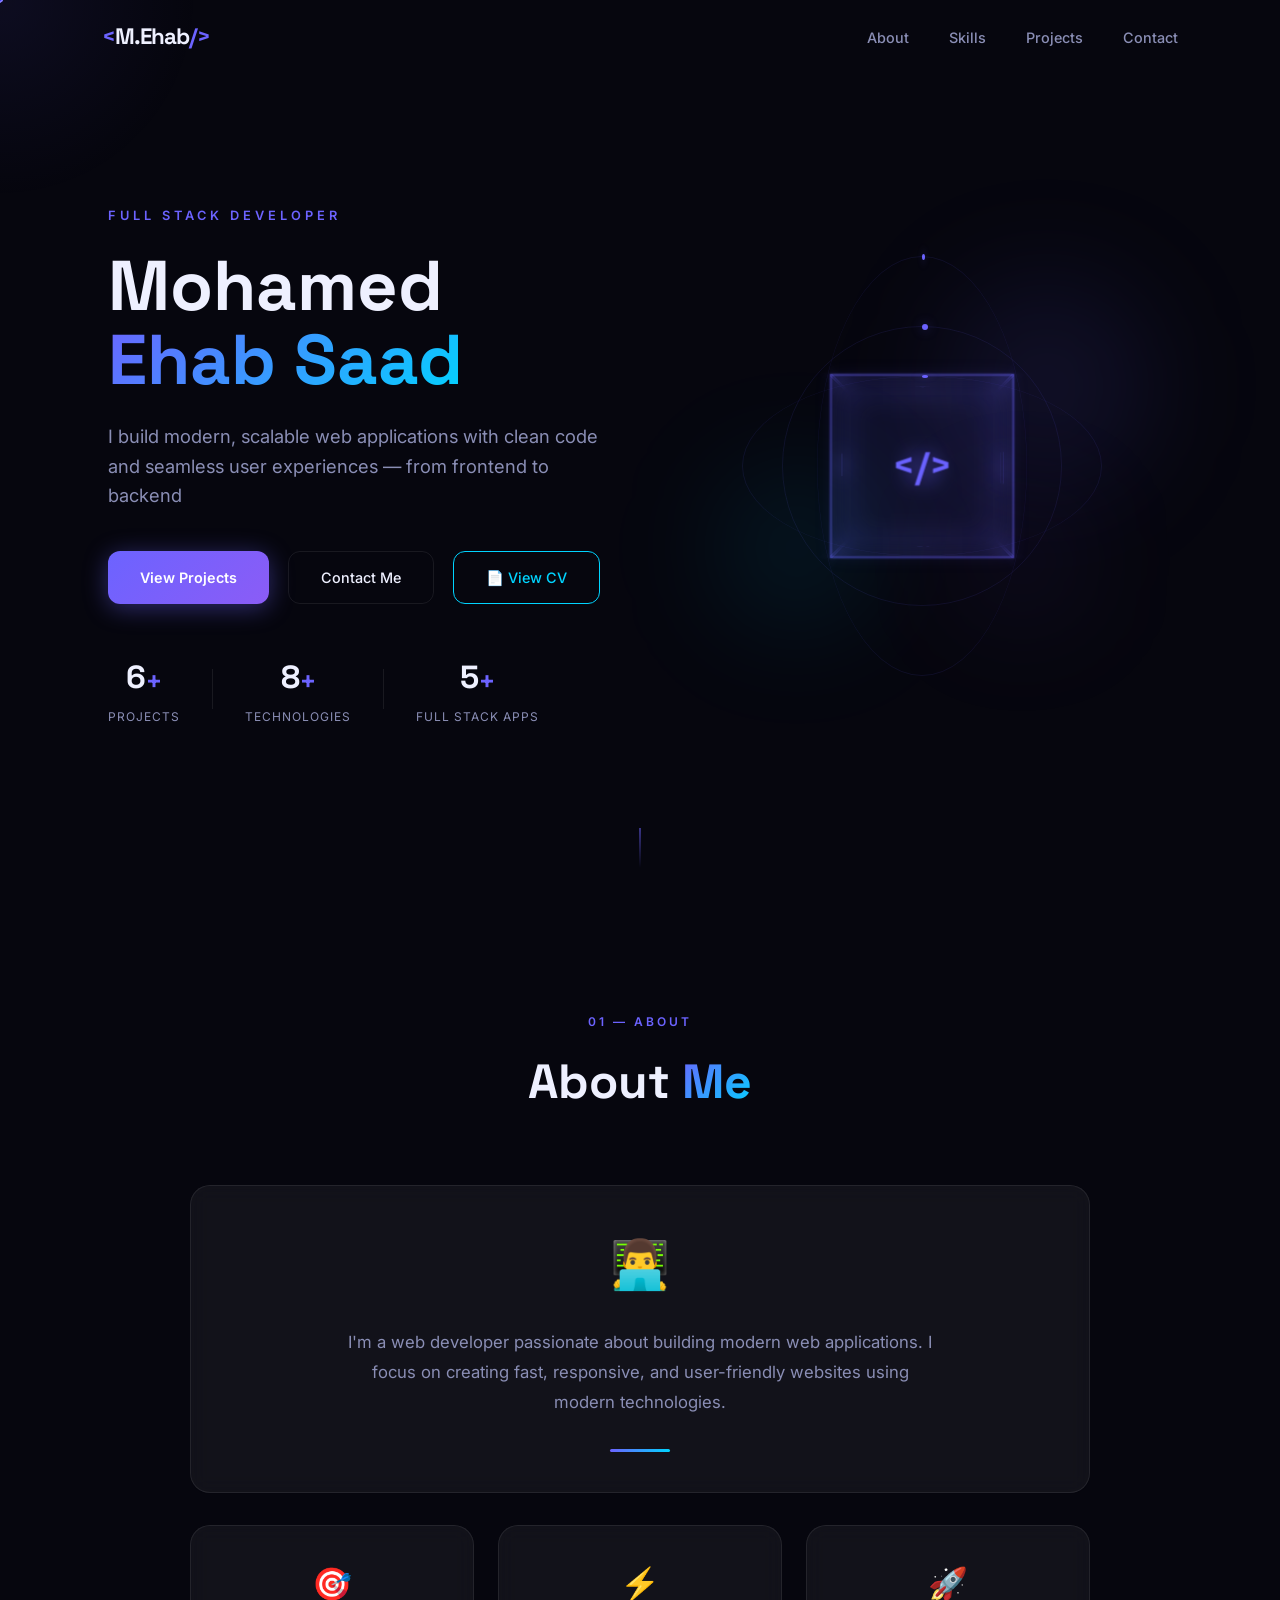
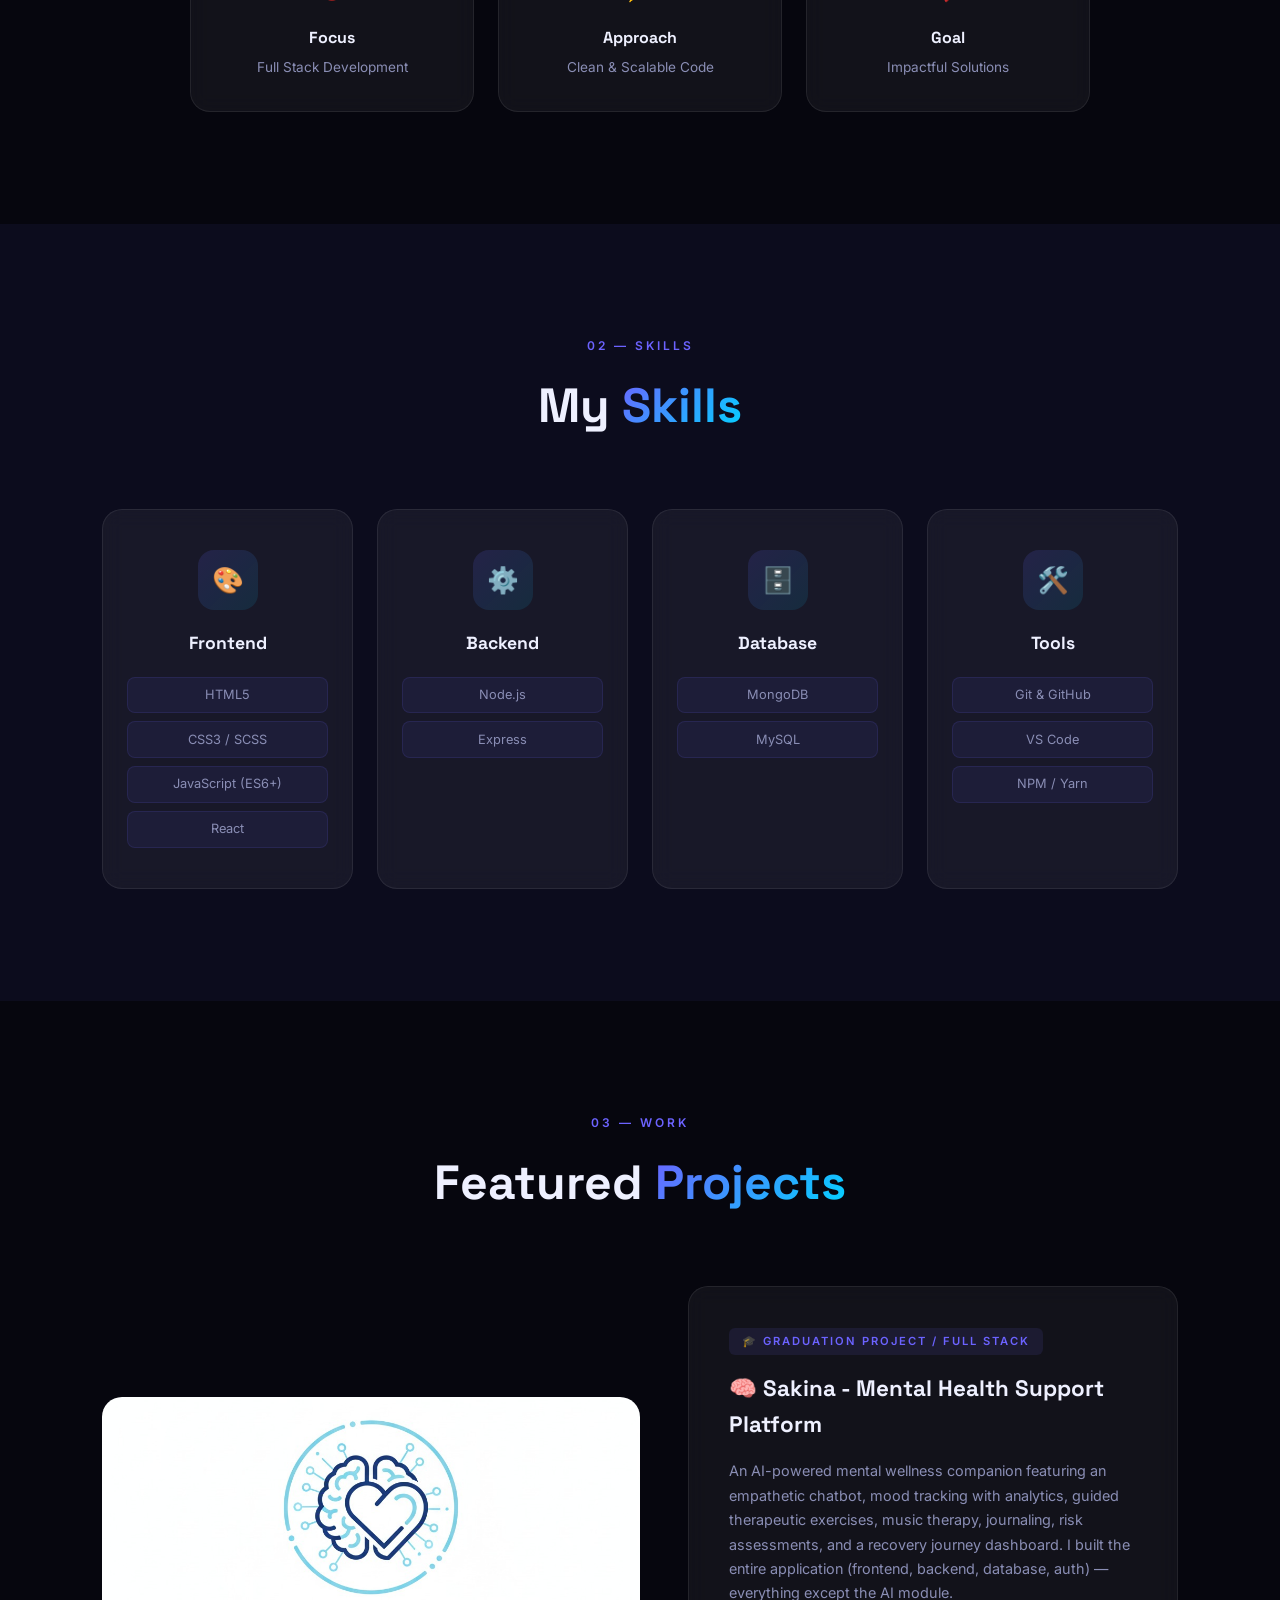
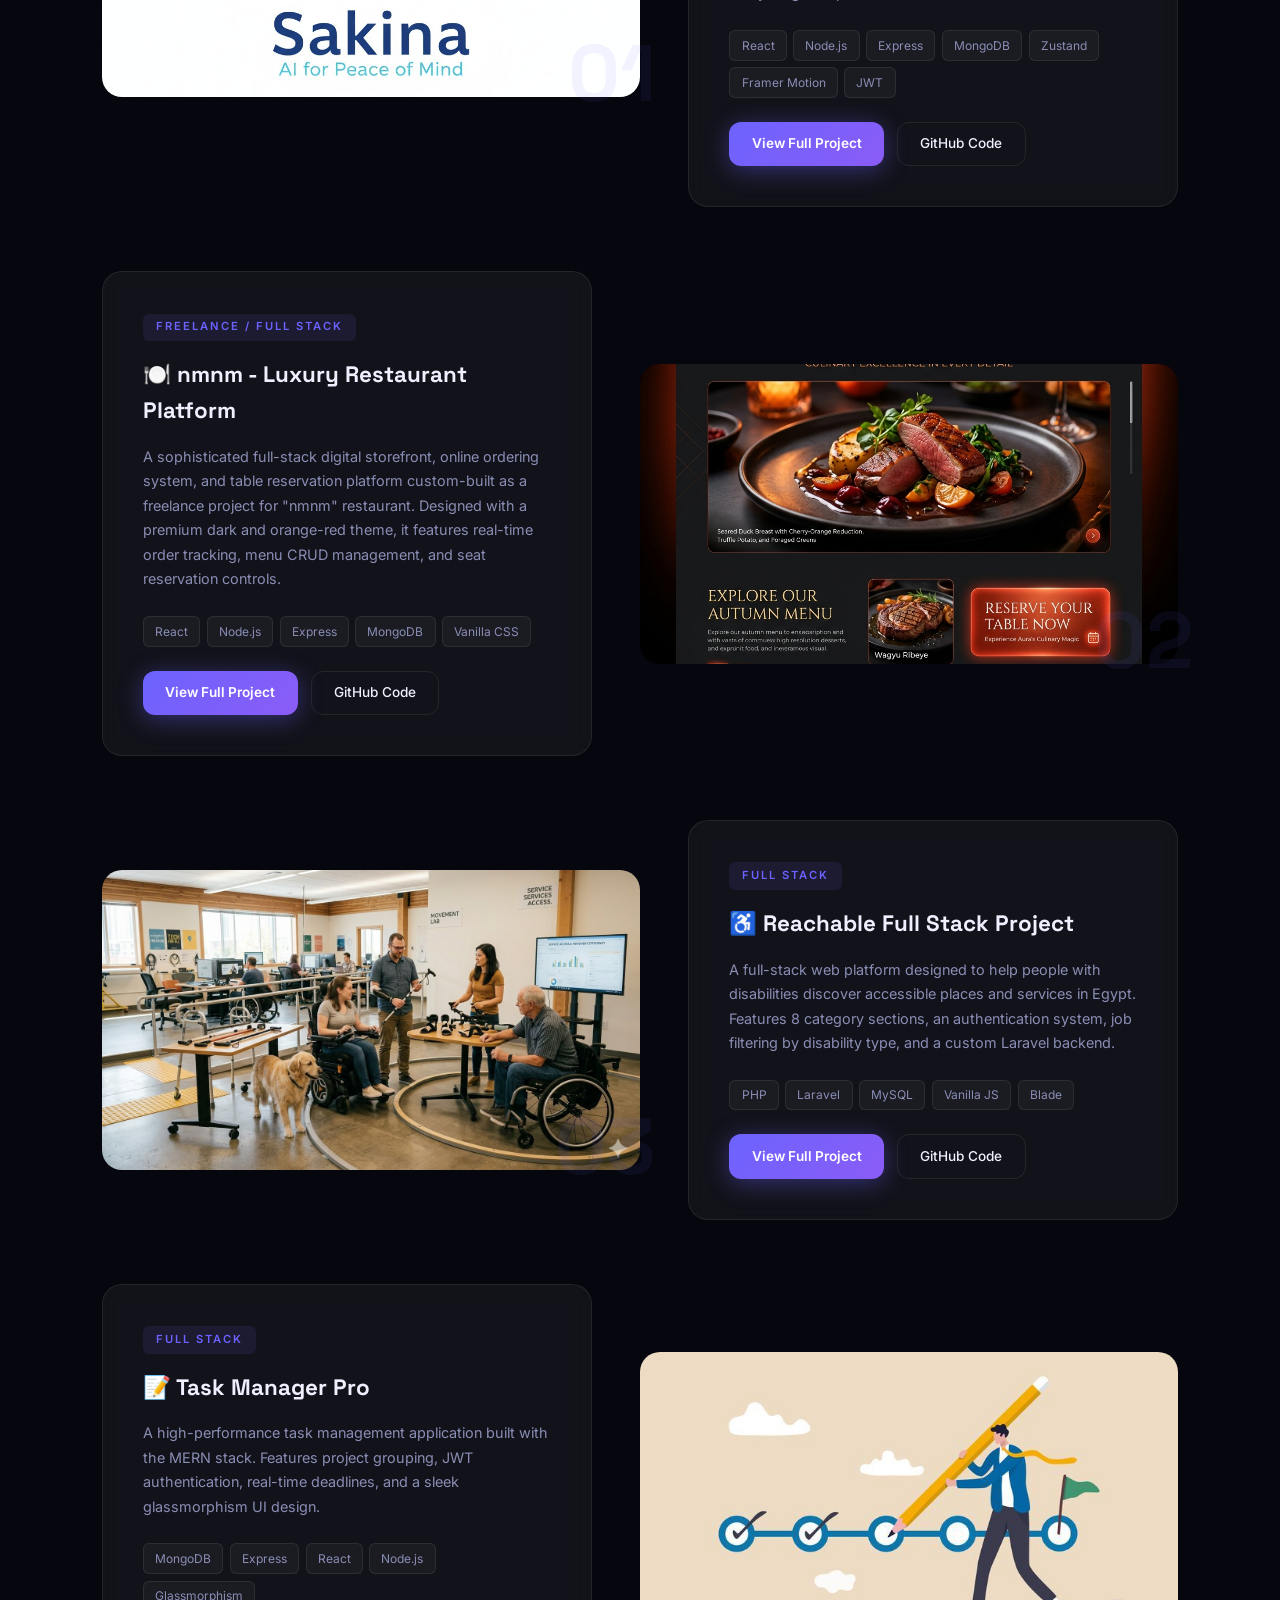
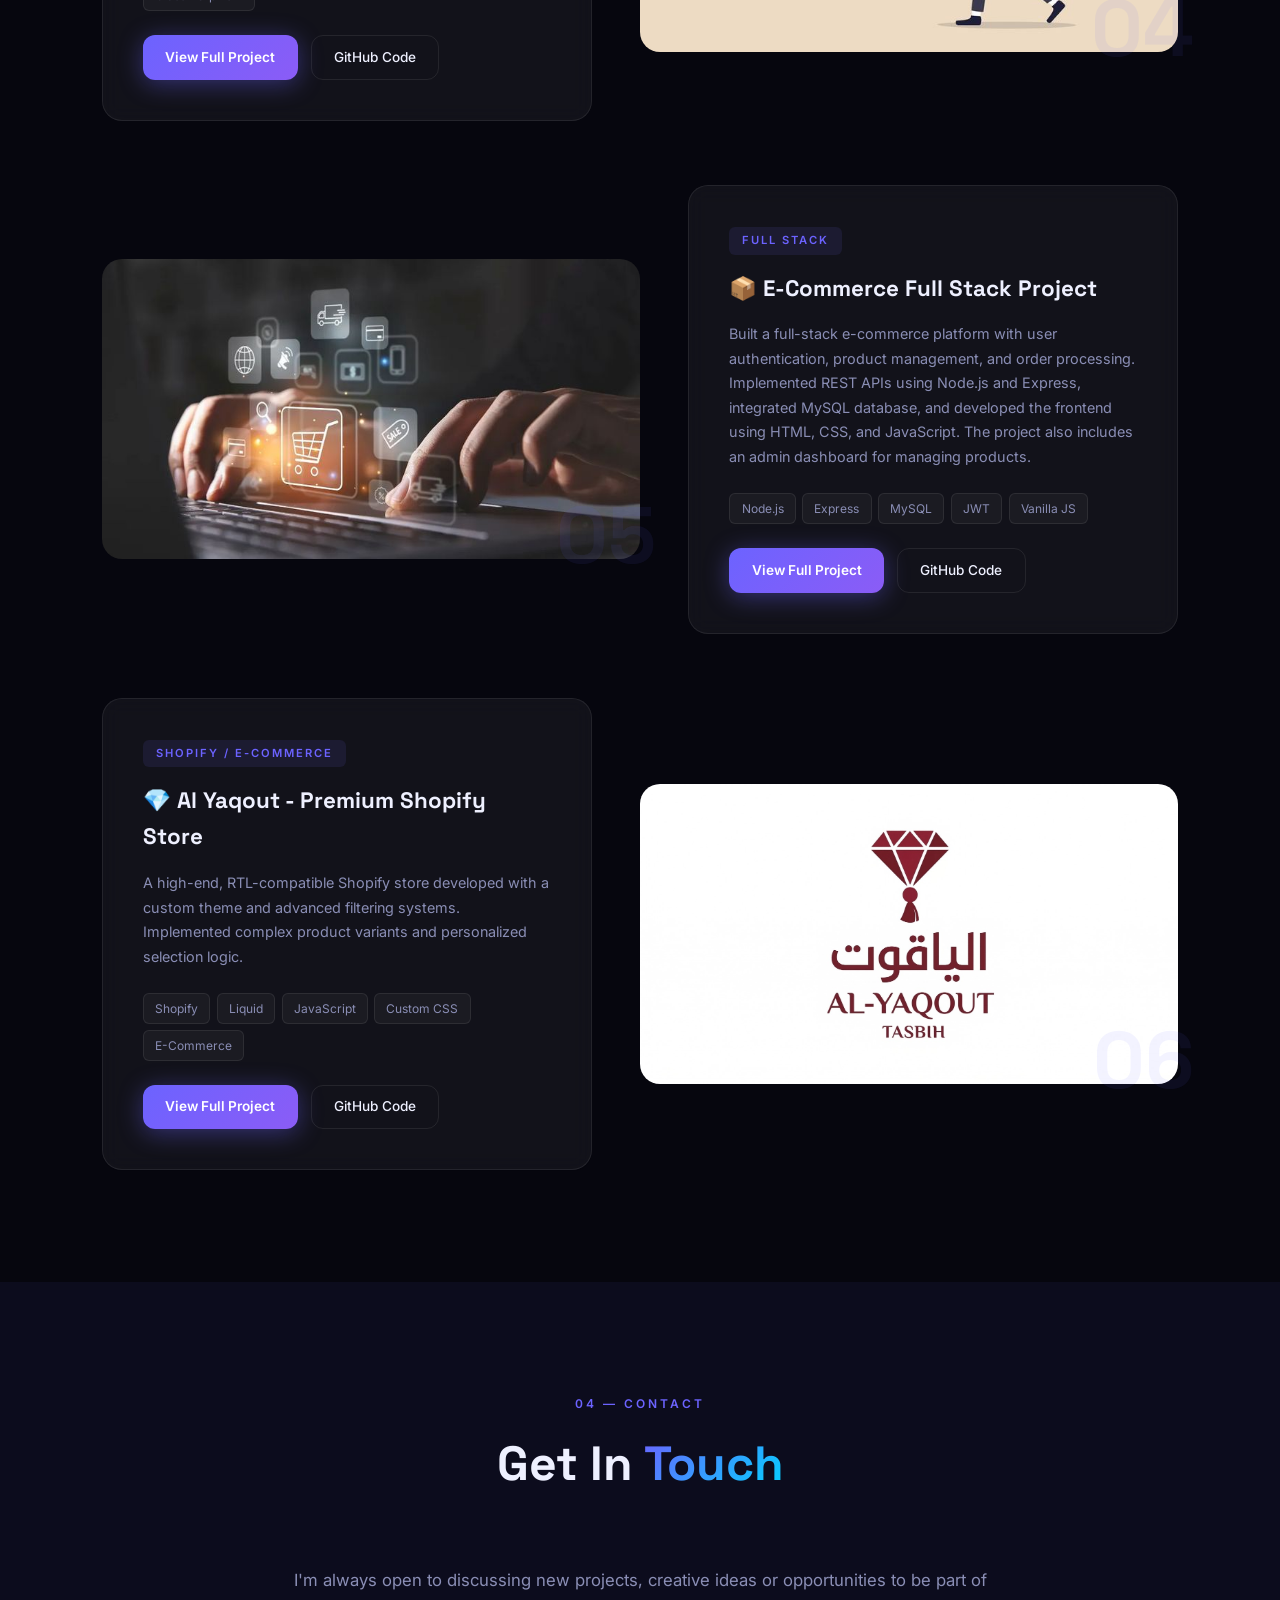
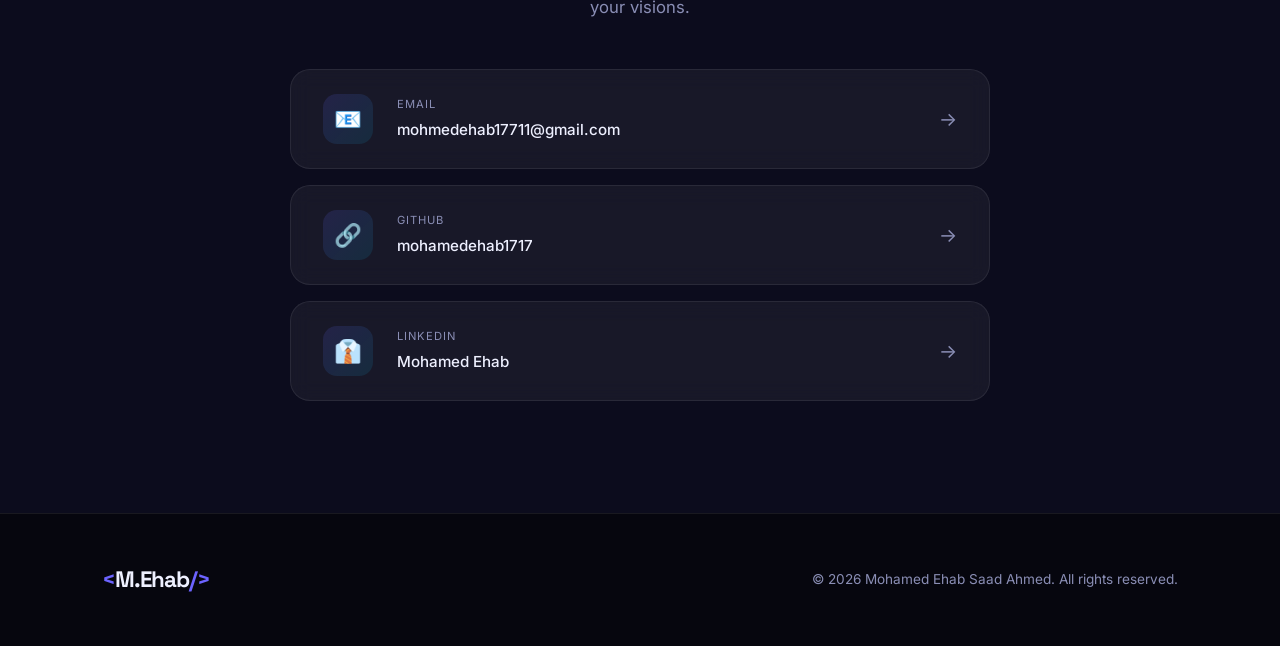
==== commit c611a031: "Add Sakina project, demo video, profile pic, and project READMEs" ====
--- a/index.html
+++ b/index.html
@@ -64,7 +64,7 @@
                     </div>
                     <div class="hero-stats reveal-up delay-4">
                         <div class="stat">
-                            <span class="stat-num" data-target="5">0</span><span class="stat-plus">+</span>
+                            <span class="stat-num" data-target="6">0</span><span class="stat-plus">+</span>
                             <span class="stat-label">Projects</span>
                         </div>
                         <div class="stat-divider"></div>
@@ -74,7 +74,7 @@
                         </div>
                         <div class="stat-divider"></div>
                         <div class="stat">
-                            <span class="stat-num" data-target="4">0</span><span class="stat-plus">+</span>
+                            <span class="stat-num" data-target="5">0</span><span class="stat-plus">+</span>
                             <span class="stat-label">Full Stack Apps</span>
                         </div>
                     </div>
@@ -213,10 +213,121 @@
                     <div class="project-showcase reveal-up" data-tilt>
                         <div class="project-visual">
                             <div class="project-img-wrap">
+                                <img src="sakina-project/WhatsApp Image 2026-05-19 at 9.52.31 PM.jpeg" alt="Sakina - Mental Health Support Platform">
+                                <div class="project-img-overlay"></div>
+                            </div>
+                            <span class="project-number">01</span>
+                        </div>
+                        <div class="project-details glass-card">
+                            <span class="project-badge">🎓 Graduation Project / Full Stack</span>
+                            <h3>🧠 Sakina - Mental Health Support Platform</h3>
+                            <p>An AI-powered mental wellness companion featuring an empathetic chatbot, mood tracking with analytics, guided therapeutic exercises, music therapy, journaling, risk assessments, and a recovery journey dashboard. I built the entire application (frontend, backend, database, auth) — everything except the AI module.</p>
+                            <div class="project-tech">
+                                <span>React</span><span>Node.js</span><span>Express</span><span>MongoDB</span><span>Zustand</span><span>Framer Motion</span><span>JWT</span>
+                            </div>
+                            <div class="project-actions">
+                                <a href="sakina-project/sakina-details.html" class="btn-glow btn-sm">
+                                    <span>View Full Project</span>
+                                    <div class="btn-shine"></div>
+                                </a>
+                                <a href="https://github.com/mohamedehab1717/sakina" target="_blank" class="btn-ghost btn-sm">GitHub Code</a>
+                            </div>
+                        </div>
+                    </div>
+
+                    <!-- Project 2 -->
+                    <div class="project-showcase reverse reveal-up" data-tilt>
+                        <div class="project-visual">
+                            <div class="project-img-wrap">
+                                <img src="restaurant-project/background.jpg" alt="nmnm - Luxury Restaurant Platform">
+                                <div class="project-img-overlay"></div>
+                            </div>
+                            <span class="project-number">02</span>
+                        </div>
+                        <div class="project-details glass-card">
+                            <span class="project-badge">Freelance / Full Stack</span>
+                            <h3>🍽️ nmnm - Luxury Restaurant Platform</h3>
+                            <p>A sophisticated full-stack digital storefront, online ordering system, and table reservation platform custom-built as a freelance project for "nmnm" restaurant. Designed with a premium dark and orange-red theme, it features real-time order tracking, menu CRUD management, and seat reservation controls.</p>
+                            <div class="project-tech">
+                                <span>React</span><span>Node.js</span><span>Express</span><span>MongoDB</span><span>Vanilla CSS</span>
+                            </div>
+                            <div class="project-actions">
+                                <a href="restaurant-project/restaurant-details.html" class="btn-glow btn-sm">
+                                    <span>View Full Project</span>
+                                    <div class="btn-shine"></div>
+                                </a>
+                                <a href="https://github.com/mohamedehab1717/nmnm_rest.git" target="_blank" class="btn-ghost btn-sm">GitHub Code</a>
+                            </div>
+                        </div>
+                    </div>
+
+                    <!-- Project 3 -->
+                    <div class="project-showcase reveal-up" data-tilt>
+                        <div class="project-visual">
+                            <div class="project-img-wrap">
+                                <img src="reachable-project/background.jpg" alt="Reachable Project">
+                                <div class="project-img-overlay"></div>
+                            </div>
+                            <span class="project-number">03</span>
+                        </div>
+                        <div class="project-details glass-card">
+                            <span class="project-badge">Full Stack</span>
+                            <h3>♿ Reachable Full Stack Project</h3>
+                            <p>A full-stack web platform designed to help people with disabilities discover
+                                accessible places and services in Egypt. Features 8 category sections, an
+                                authentication system, job filtering by disability type, and a custom Laravel
+                                backend.</p>
+                            <div class="project-tech">
+                                <span>PHP</span><span>Laravel</span><span>MySQL</span><span>Vanilla
+                                    JS</span><span>Blade</span>
+                            </div>
+                            <div class="project-actions">
+                                <a href="reachable-project/reachable-details.html" class="btn-glow btn-sm">
+                                    <span>View Full Project</span>
+                                    <div class="btn-shine"></div>
+                                </a>
+                                <a href="#" target="_blank" class="btn-ghost btn-sm">GitHub Code</a>
+                            </div>
+                        </div>
+                    </div>
+
+                    <!-- Project 4 -->
+                    <div class="project-showcase reverse reveal-up" data-tilt>
+                        <div class="project-visual">
+                            <div class="project-img-wrap">
+                                <img src="task-manager-project/background.jpg" alt="Task Manager Project">
+                                <div class="project-img-overlay"></div>
+                            </div>
+                            <span class="project-number">04</span>
+                        </div>
+                        <div class="project-details glass-card">
+                            <span class="project-badge">Full Stack</span>
+                            <h3>📝 Task Manager Pro</h3>
+                            <p>A high-performance task management application built with the MERN stack. Features
+                                project grouping, JWT authentication, real-time deadlines, and a sleek glassmorphism
+                                UI design.</p>
+                            <div class="project-tech">
+                                <span>MongoDB</span><span>Express</span><span>React</span><span>Node.js</span><span>Glassmorphism</span>
+                            </div>
+                            <div class="project-actions">
+                                <a href="task-manager-project/task-manager-details.html" class="btn-glow btn-sm">
+                                    <span>View Full Project</span>
+                                    <div class="btn-shine"></div>
+                                </a>
+                                <a href="https://github.com/mohamedehab1717/Task-Manager" target="_blank"
+                                    class="btn-ghost btn-sm">GitHub Code</a>
+                            </div>
+                        </div>
+                    </div>
+
+                    <!-- Project 5 -->
+                    <div class="project-showcase reveal-up" data-tilt>
+                        <div class="project-visual">
+                            <div class="project-img-wrap">
                                 <img src="ecommerce-project/background.jpg" alt="E-Commerce Project">
                                 <div class="project-img-overlay"></div>
                             </div>
-                            <span class="project-number">01</span>
+                            <span class="project-number">05</span>
                         </div>
                         <div class="project-details glass-card">
                             <span class="project-badge">Full Stack</span>
@@ -240,73 +351,14 @@
                         </div>
                     </div>
 
-                    <!-- Project 2 -->
+                    <!-- Project 6 -->
                     <div class="project-showcase reverse reveal-up" data-tilt>
                         <div class="project-visual">
                             <div class="project-img-wrap">
-                                <img src="reachable-project/background.jpg" alt="Reachable Project">
-                                <div class="project-img-overlay"></div>
-                            </div>
-                            <span class="project-number">02</span>
-                        </div>
-                        <div class="project-details glass-card">
-                            <span class="project-badge">Full Stack</span>
-                            <h3>♿ Reachable Full Stack Project</h3>
-                            <p>A full-stack web platform designed to help people with disabilities discover
-                                accessible places and services in Egypt. Features 8 category sections, an
-                                authentication system, job filtering by disability type, and a custom Laravel
-                                backend.</p>
-                            <div class="project-tech">
-                                <span>PHP</span><span>Laravel</span><span>MySQL</span><span>Vanilla
-                                    JS</span><span>Blade</span>
-                            </div>
-                            <div class="project-actions">
-                                <a href="reachable-project/reachable-details.html" class="btn-glow btn-sm">
-                                    <span>View Full Project</span>
-                                    <div class="btn-shine"></div>
-                                </a>
-                                <a href="#" target="_blank" class="btn-ghost btn-sm">GitHub Code</a>
-                            </div>
-                        </div>
-                    </div>
-
-                    <!-- Project 3 -->
-                    <div class="project-showcase reveal-up" data-tilt>
-                        <div class="project-visual">
-                            <div class="project-img-wrap">
-                                <img src="task-manager-project/background.jpg" alt="Task Manager Project">
-                                <div class="project-img-overlay"></div>
-                            </div>
-                            <span class="project-number">03</span>
-                        </div>
-                        <div class="project-details glass-card">
-                            <span class="project-badge">Full Stack</span>
-                            <h3>📝 Task Manager Pro</h3>
-                            <p>A high-performance task management application built with the MERN stack. Features
-                                project grouping, JWT authentication, real-time deadlines, and a sleek glassmorphism
-                                UI design.</p>
-                            <div class="project-tech">
-                                <span>MongoDB</span><span>Express</span><span>React</span><span>Node.js</span><span>Glassmorphism</span>
-                            </div>
-                            <div class="project-actions">
-                                <a href="task-manager-project/task-manager-details.html" class="btn-glow btn-sm">
-                                    <span>View Full Project</span>
-                                    <div class="btn-shine"></div>
-                                </a>
-                                <a href="https://github.com/mohamedehab1717/Task-Manager" target="_blank"
-                                    class="btn-ghost btn-sm">GitHub Code</a>
-                            </div>
-                        </div>
-                    </div>
-
-                    <!-- Project 4 -->
-                    <div class="project-showcase reverse reveal-up" data-tilt>
-                        <div class="project-visual">
-                            <div class="project-img-wrap">
                                 <img src="alyaquot-project/thumbnail.jpeg" alt="Al Yaqout Shopify Store">
                                 <div class="project-img-overlay"></div>
                             </div>
-                            <span class="project-number">04</span>
+                            <span class="project-number">06</span>
                         </div>
                         <div class="project-details glass-card">
                             <span class="project-badge">Shopify / E-Commerce</span>
@@ -321,32 +373,6 @@
                                     <div class="btn-shine"></div>
                                 </a>
                                 <a href="https://github.com/mohamedehab1717/alyaquot-shopify.git" target="_blank" class="btn-ghost btn-sm">GitHub Code</a>
-                            </div>
-                        </div>
-                    </div>
-
-                    <!-- Project 5 -->
-                    <div class="project-showcase reveal-up" data-tilt>
-                        <div class="project-visual">
-                            <div class="project-img-wrap">
-                                <img src="restaurant-project/background.jpg" alt="nmnm - Luxury Restaurant Platform">
-                                <div class="project-img-overlay"></div>
-                            </div>
-                            <span class="project-number">05</span>
-                        </div>
-                        <div class="project-details glass-card">
-                            <span class="project-badge">Freelance / Full Stack</span>
-                            <h3>🍽️ nmnm - Luxury Restaurant Platform</h3>
-                            <p>A sophisticated full-stack digital storefront, online ordering system, and table reservation platform custom-built as a freelance project for "nmnm" restaurant. Designed with a premium dark and orange-red theme, it features real-time order tracking, menu CRUD management, and seat reservation controls.</p>
-                            <div class="project-tech">
-                                <span>React</span><span>Node.js</span><span>Express</span><span>MongoDB</span><span>Vanilla CSS</span>
-                            </div>
-                            <div class="project-actions">
-                                <a href="restaurant-project/restaurant-details.html" class="btn-glow btn-sm">
-                                    <span>View Full Project</span>
-                                    <div class="btn-shine"></div>
-                                </a>
-                                <a href="https://github.com/mohamedehab1717/nmnm_rest.git" target="_blank" class="btn-ghost btn-sm">GitHub Code</a>
                             </div>
                         </div>
                     </div>
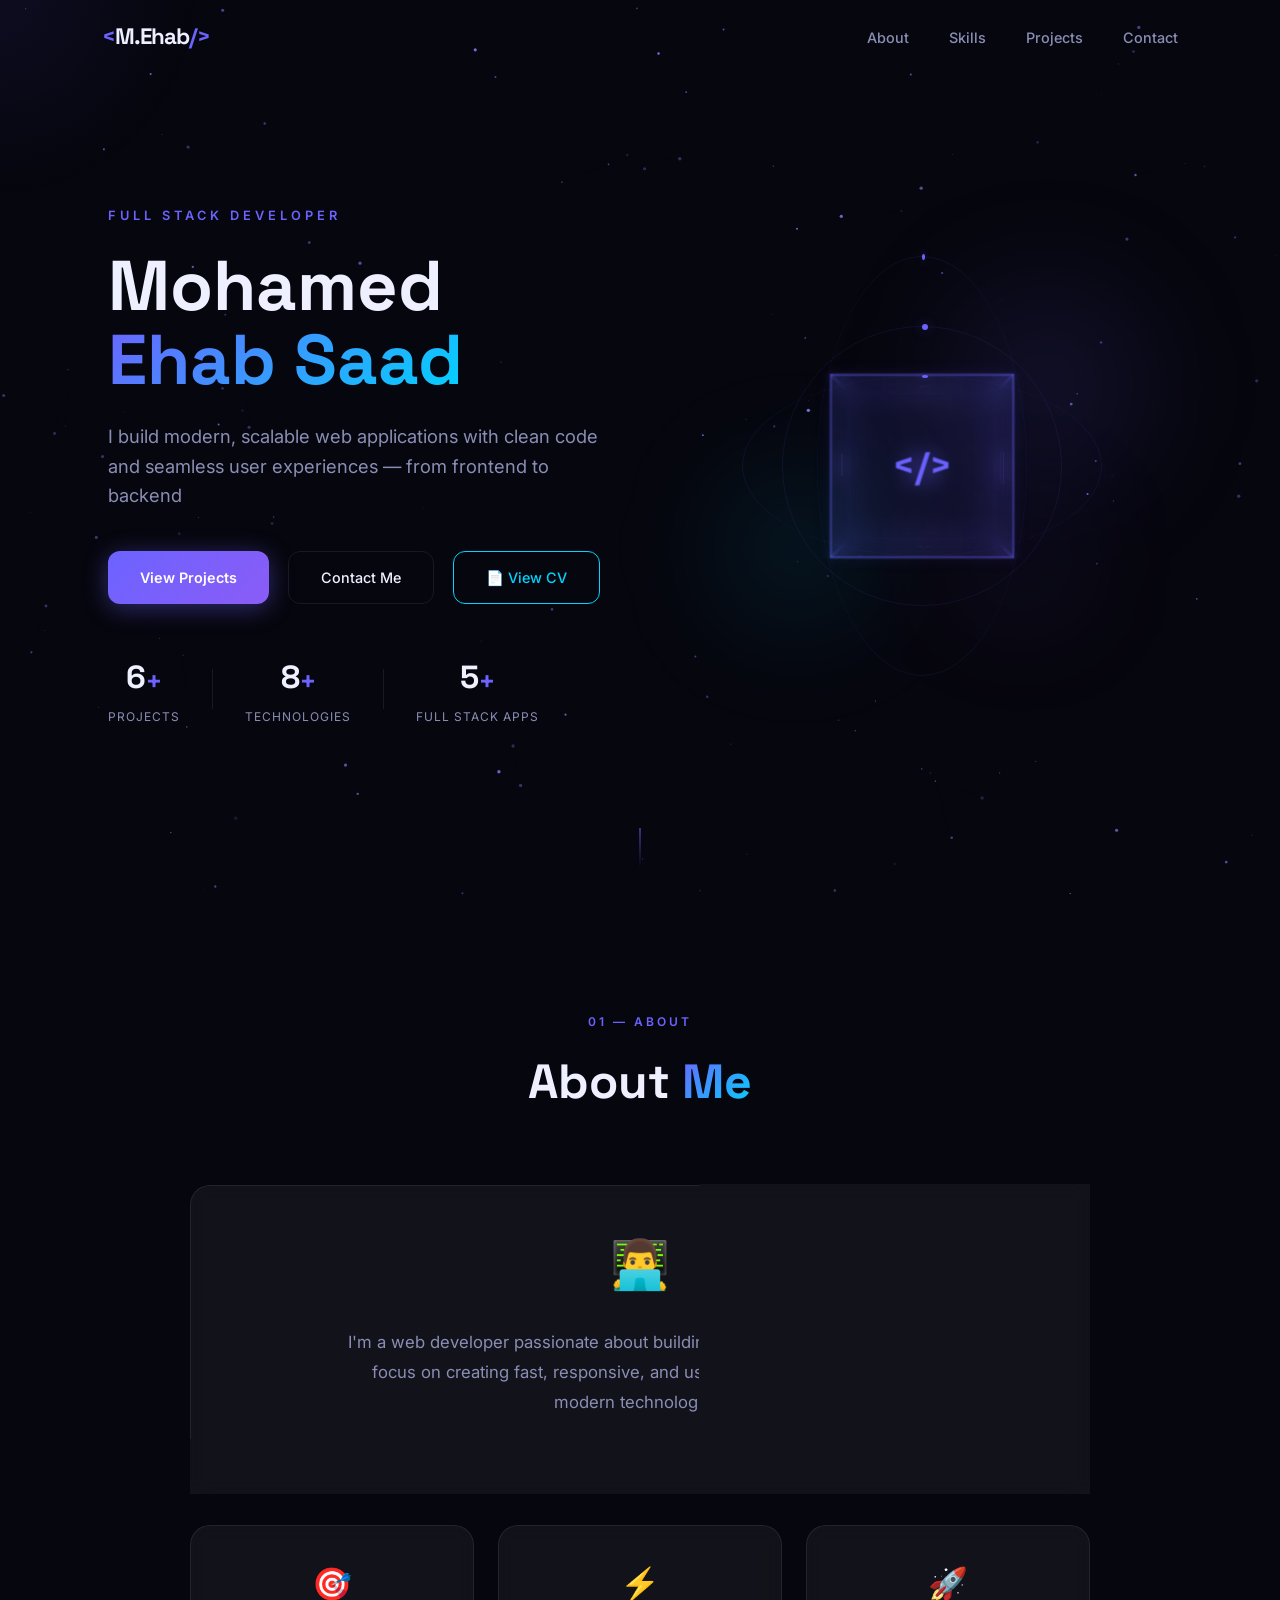
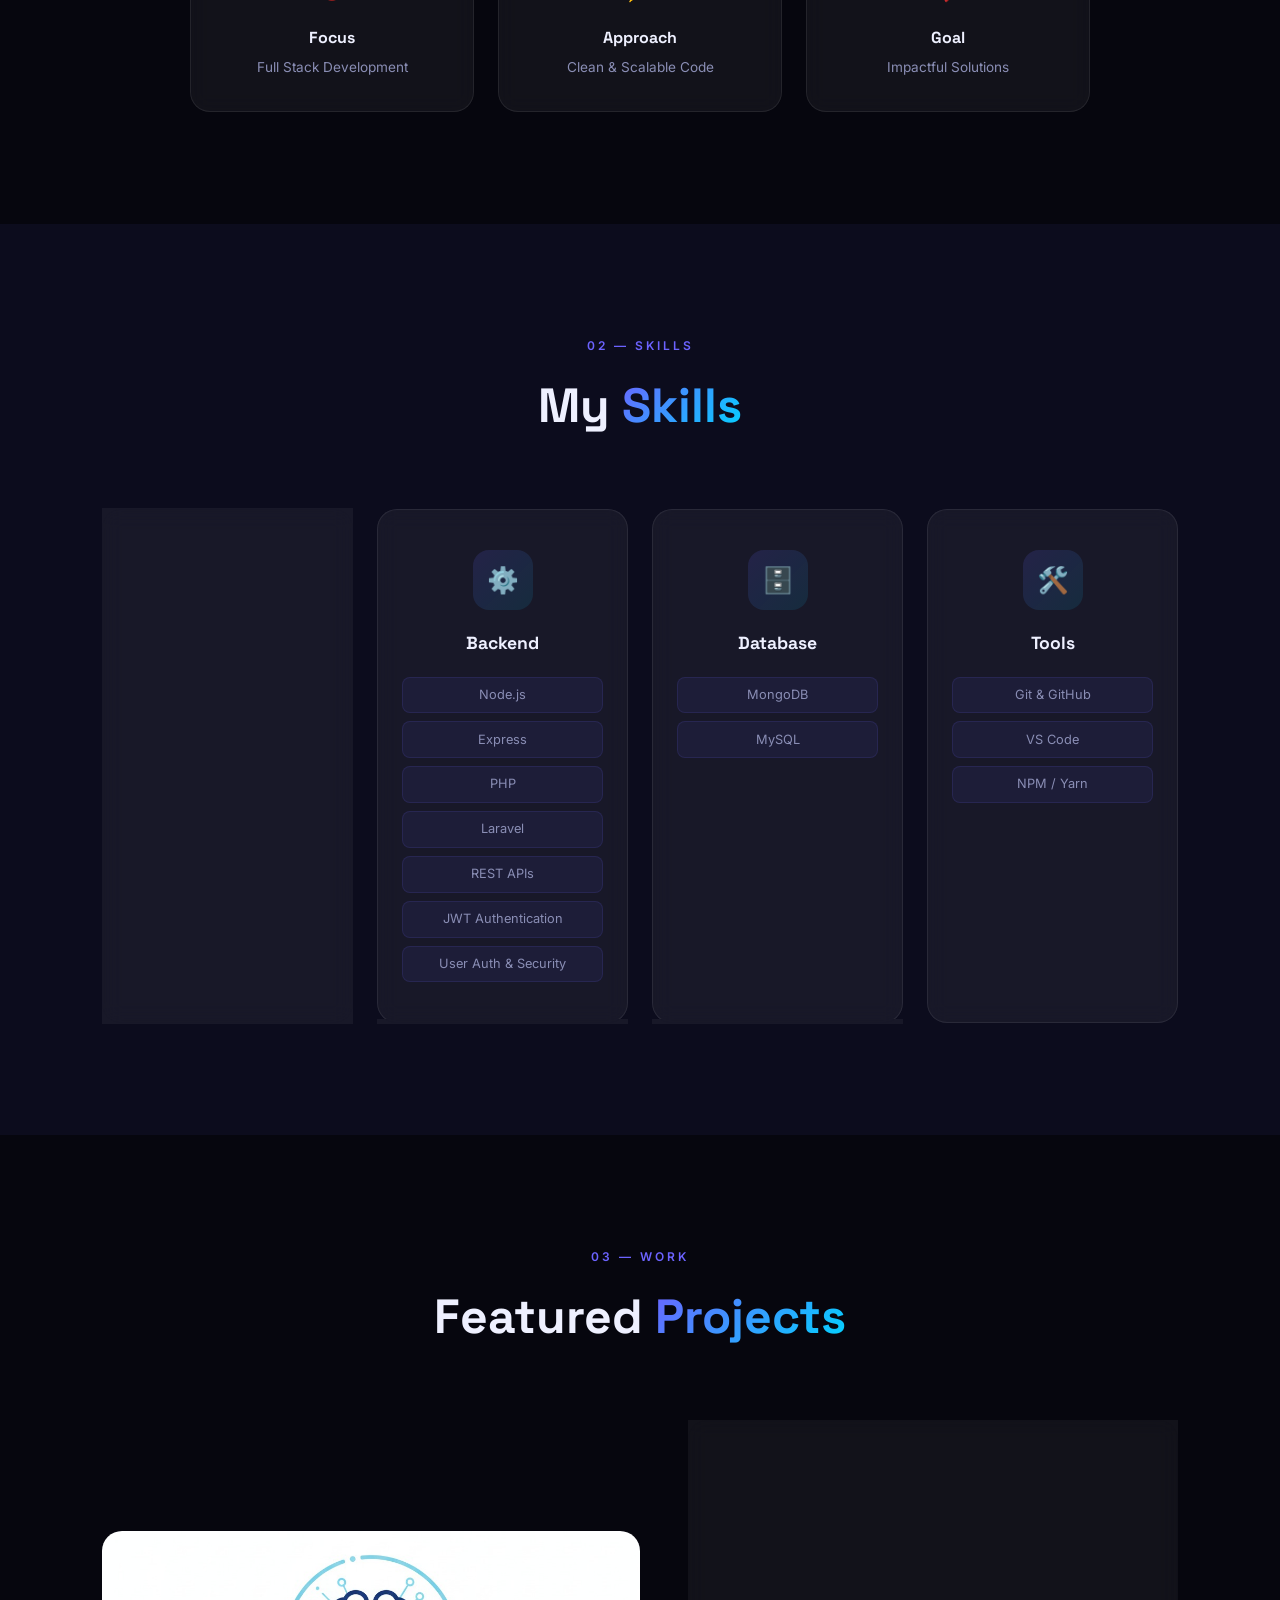
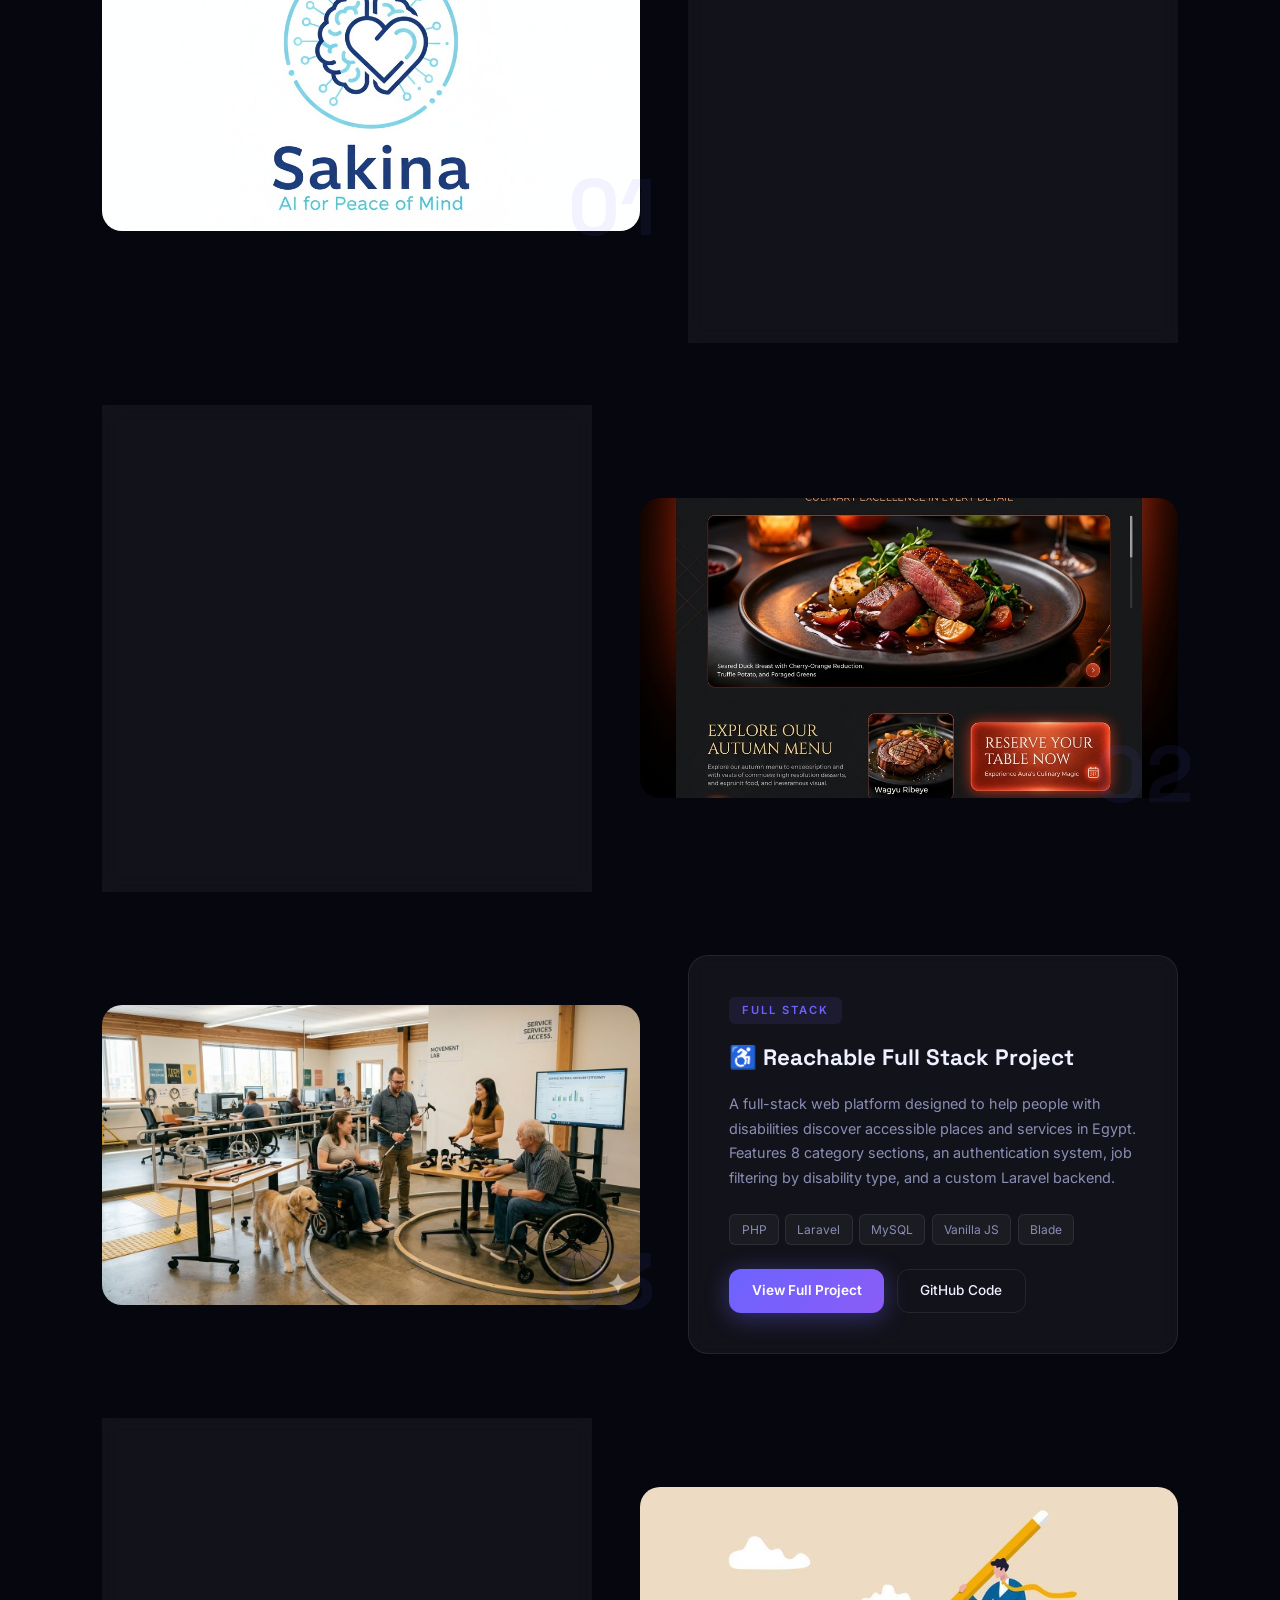
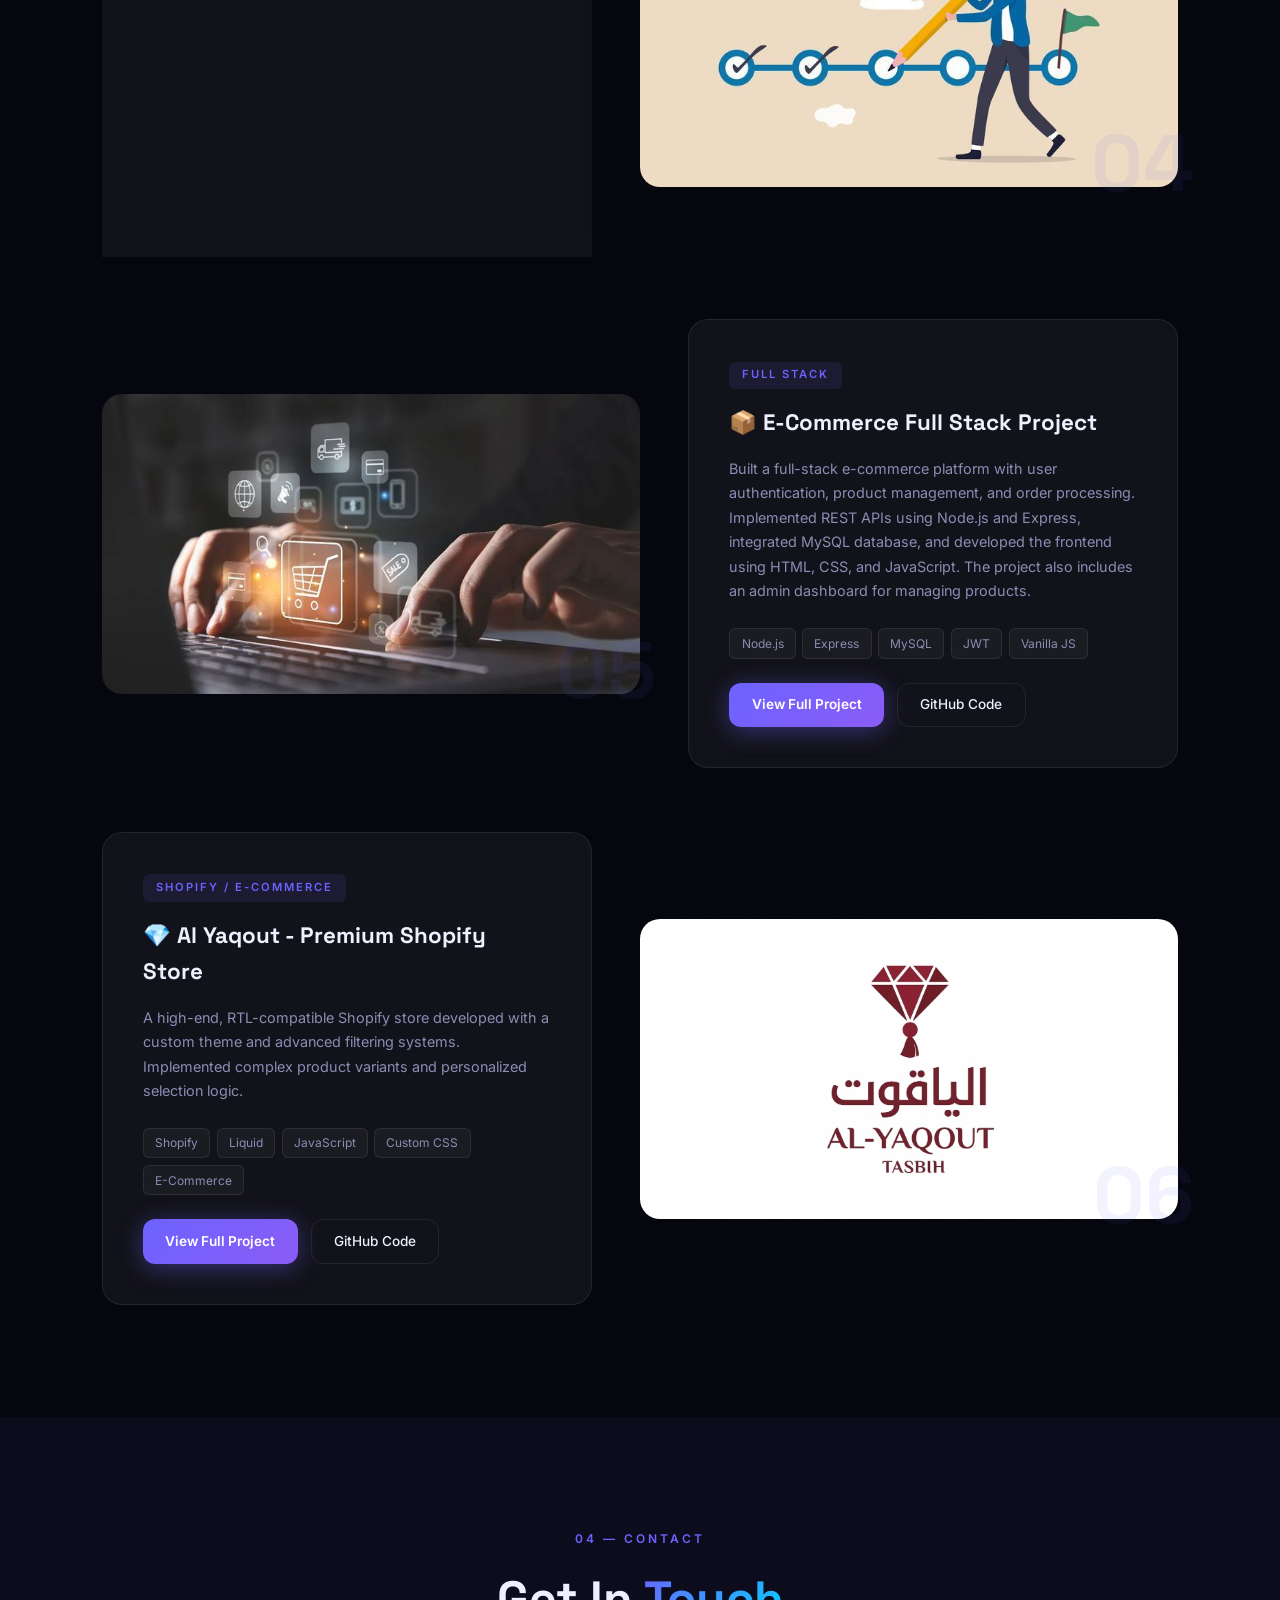
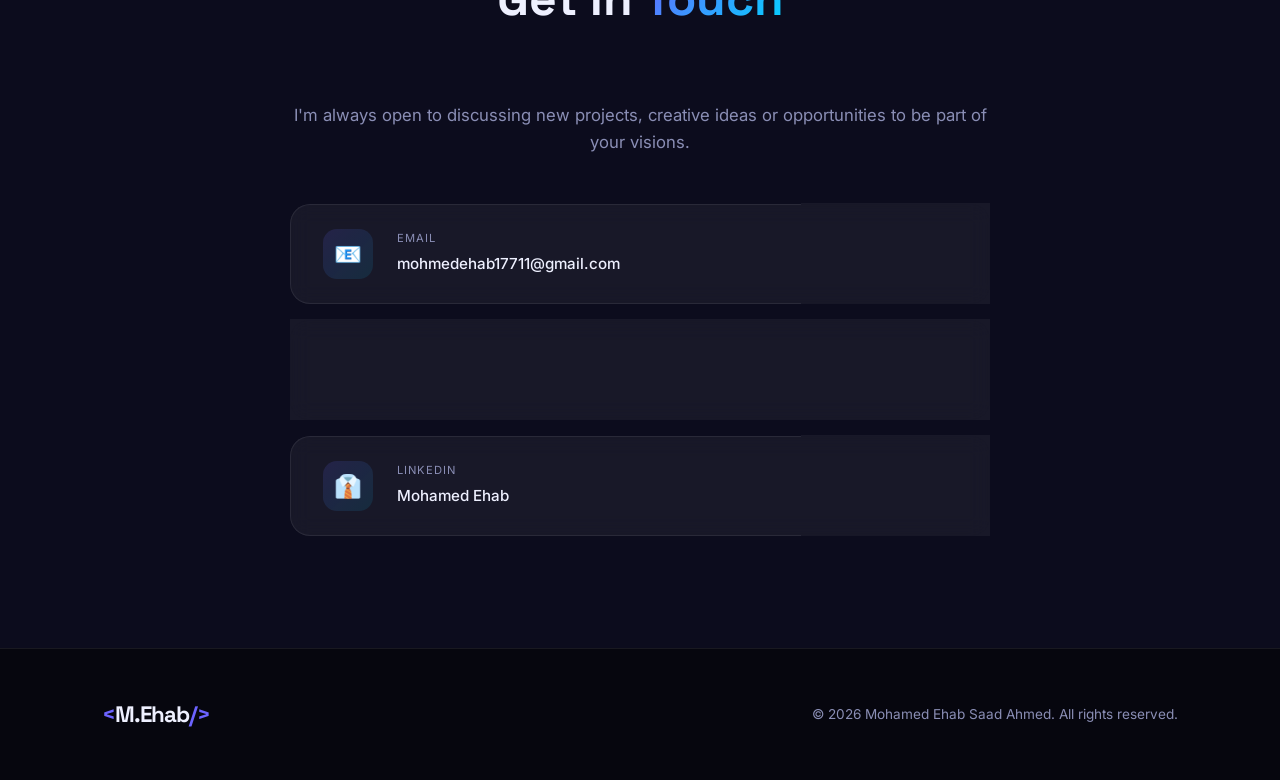
==== commit 13d3139d: "Add JWT, User Authentication, Laravel, PHP, and REST APIs to Backend Skills" ====
--- a/index.html
+++ b/index.html
@@ -172,6 +172,11 @@
                             <div class="skill-list">
                                 <span class="skill-chip">Node.js</span>
                                 <span class="skill-chip">Express</span>
+                                <span class="skill-chip">PHP</span>
+                                <span class="skill-chip">Laravel</span>
+                                <span class="skill-chip">REST APIs</span>
+                                <span class="skill-chip">JWT Authentication</span>
+                                <span class="skill-chip">User Auth & Security</span>
                             </div>
                         </div>
                     </div>
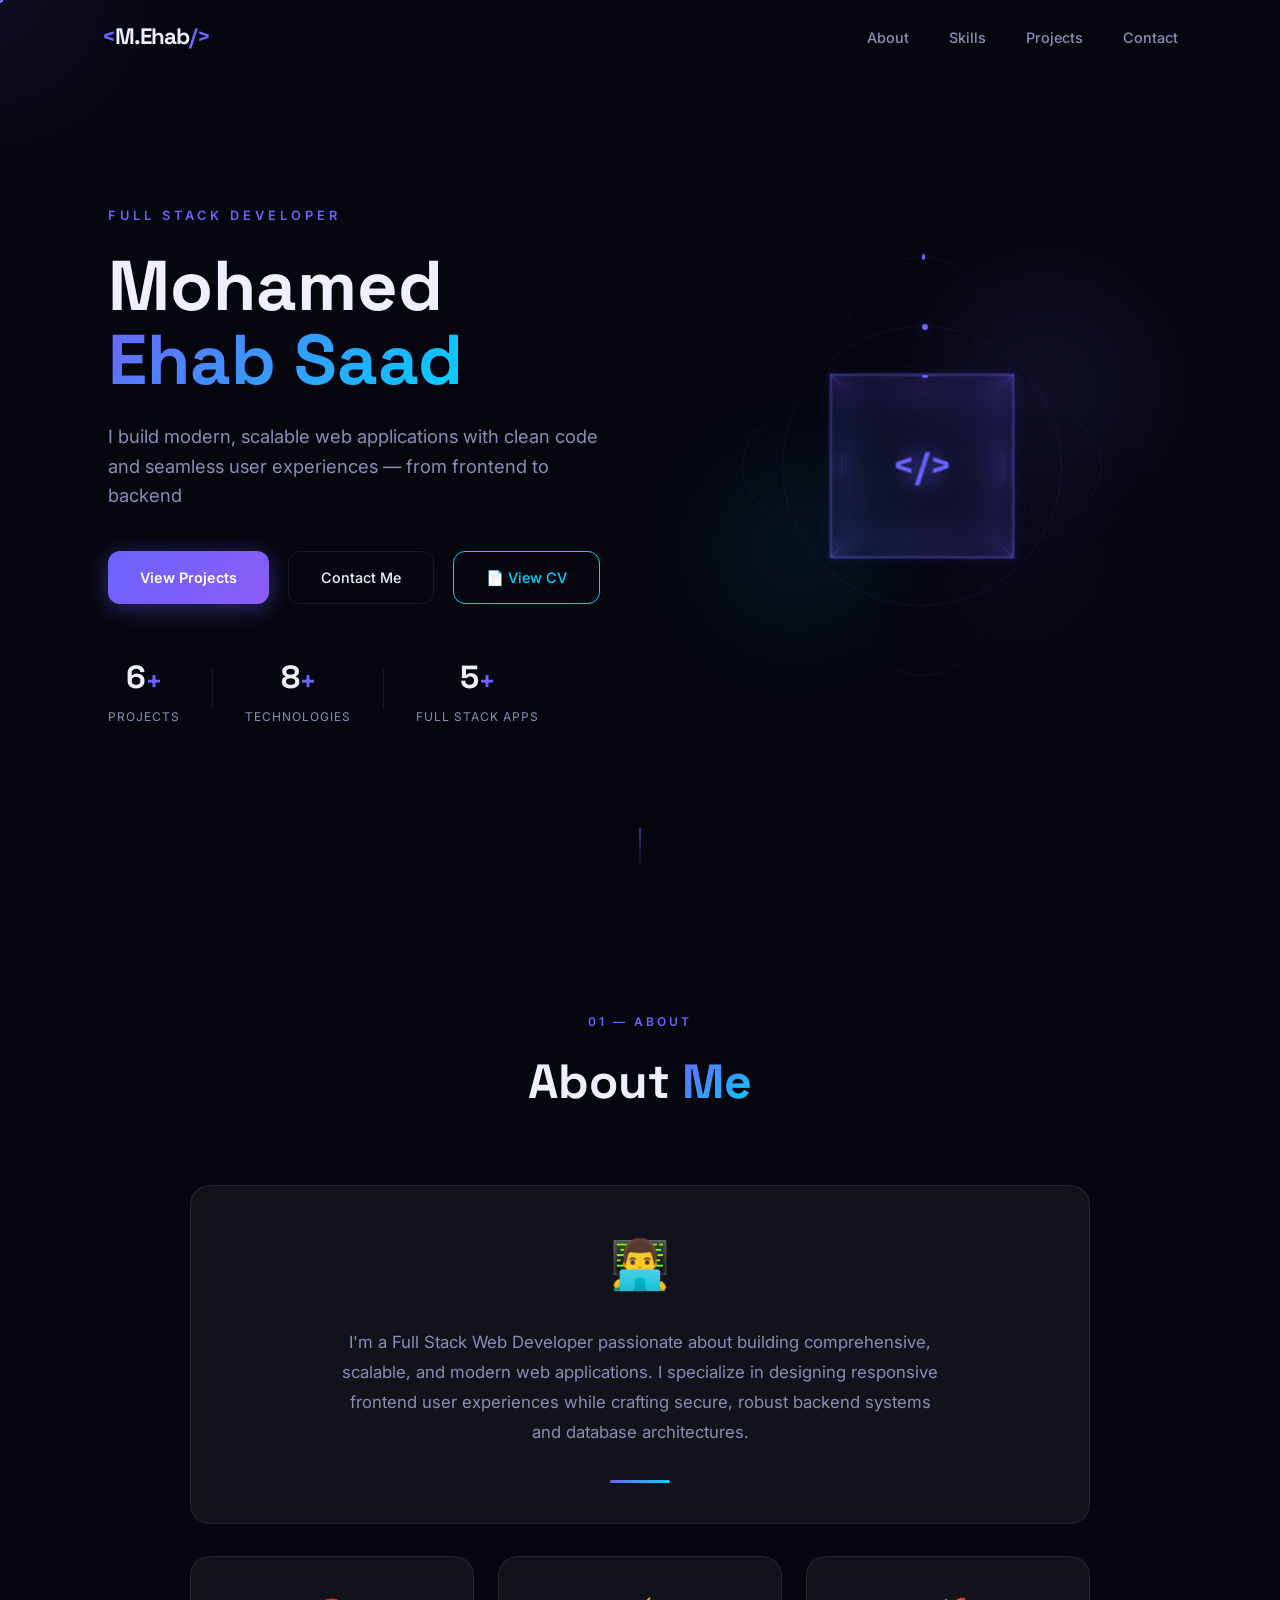
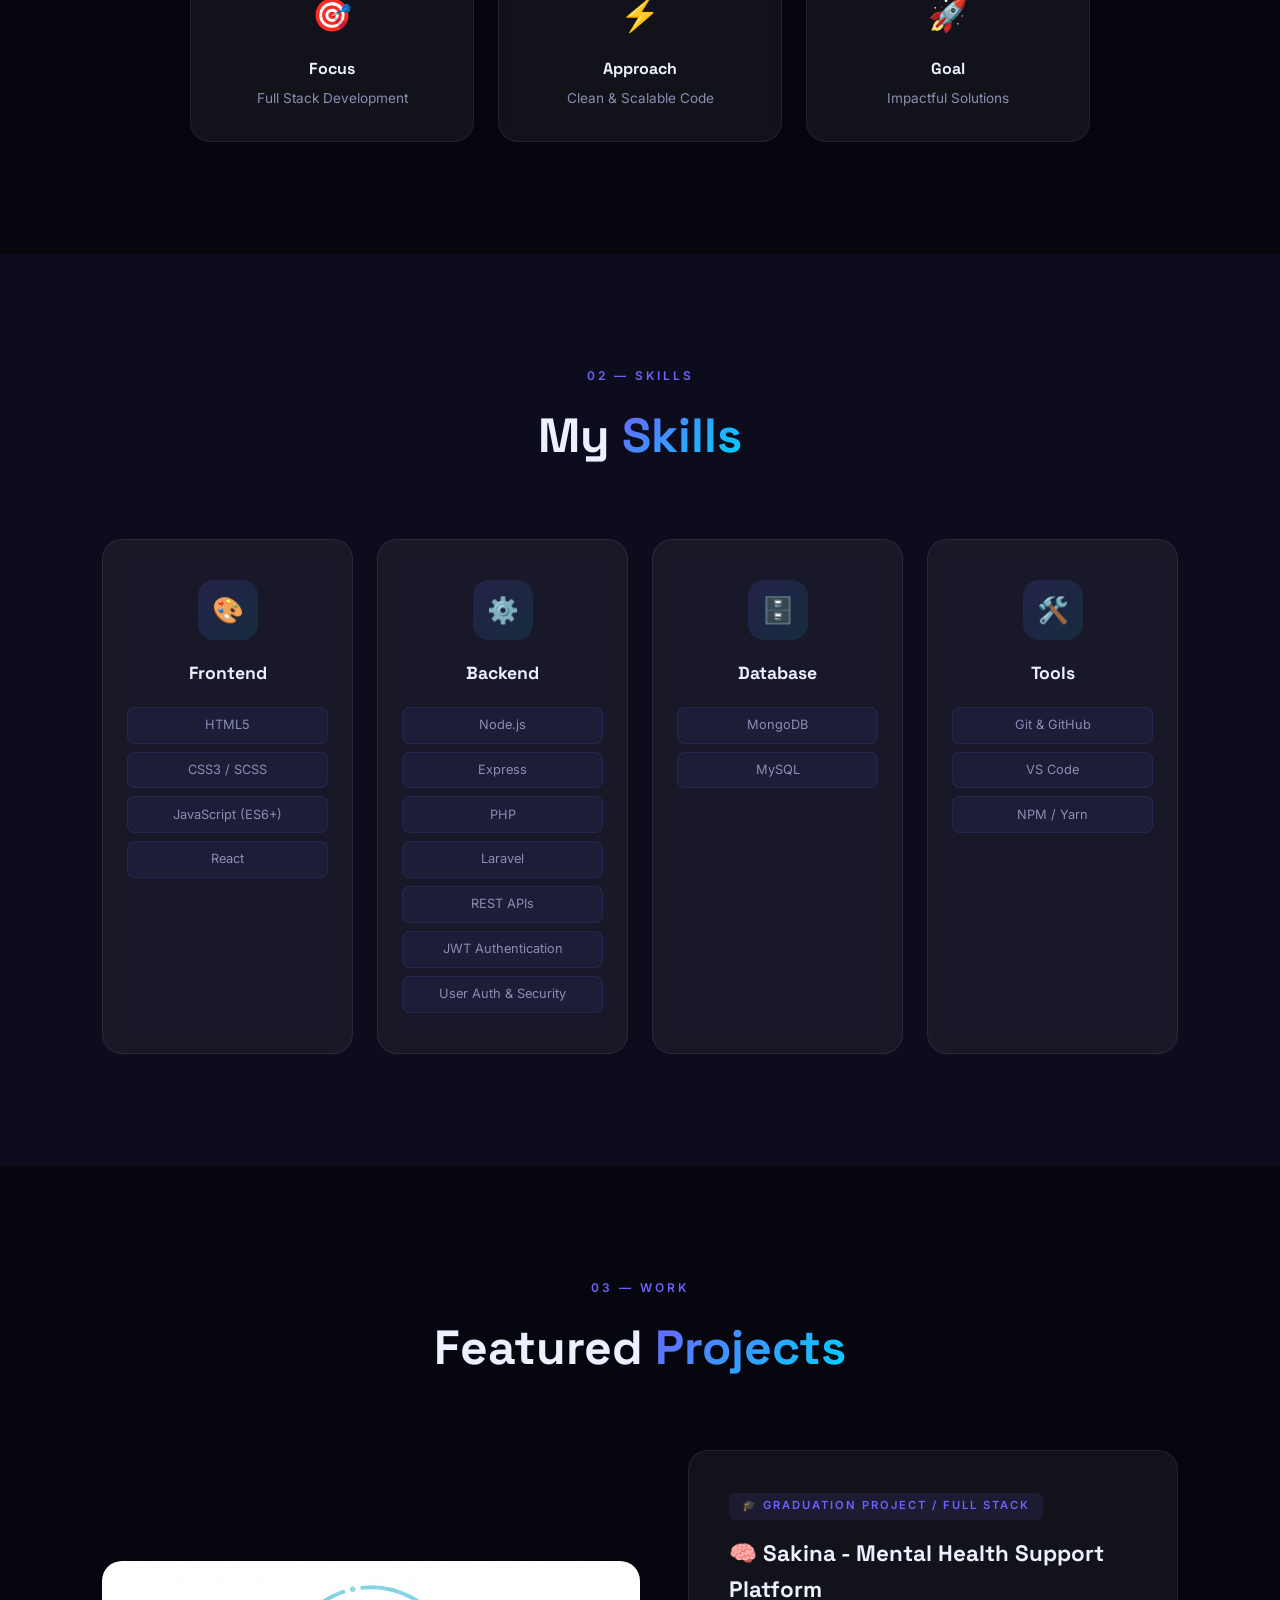
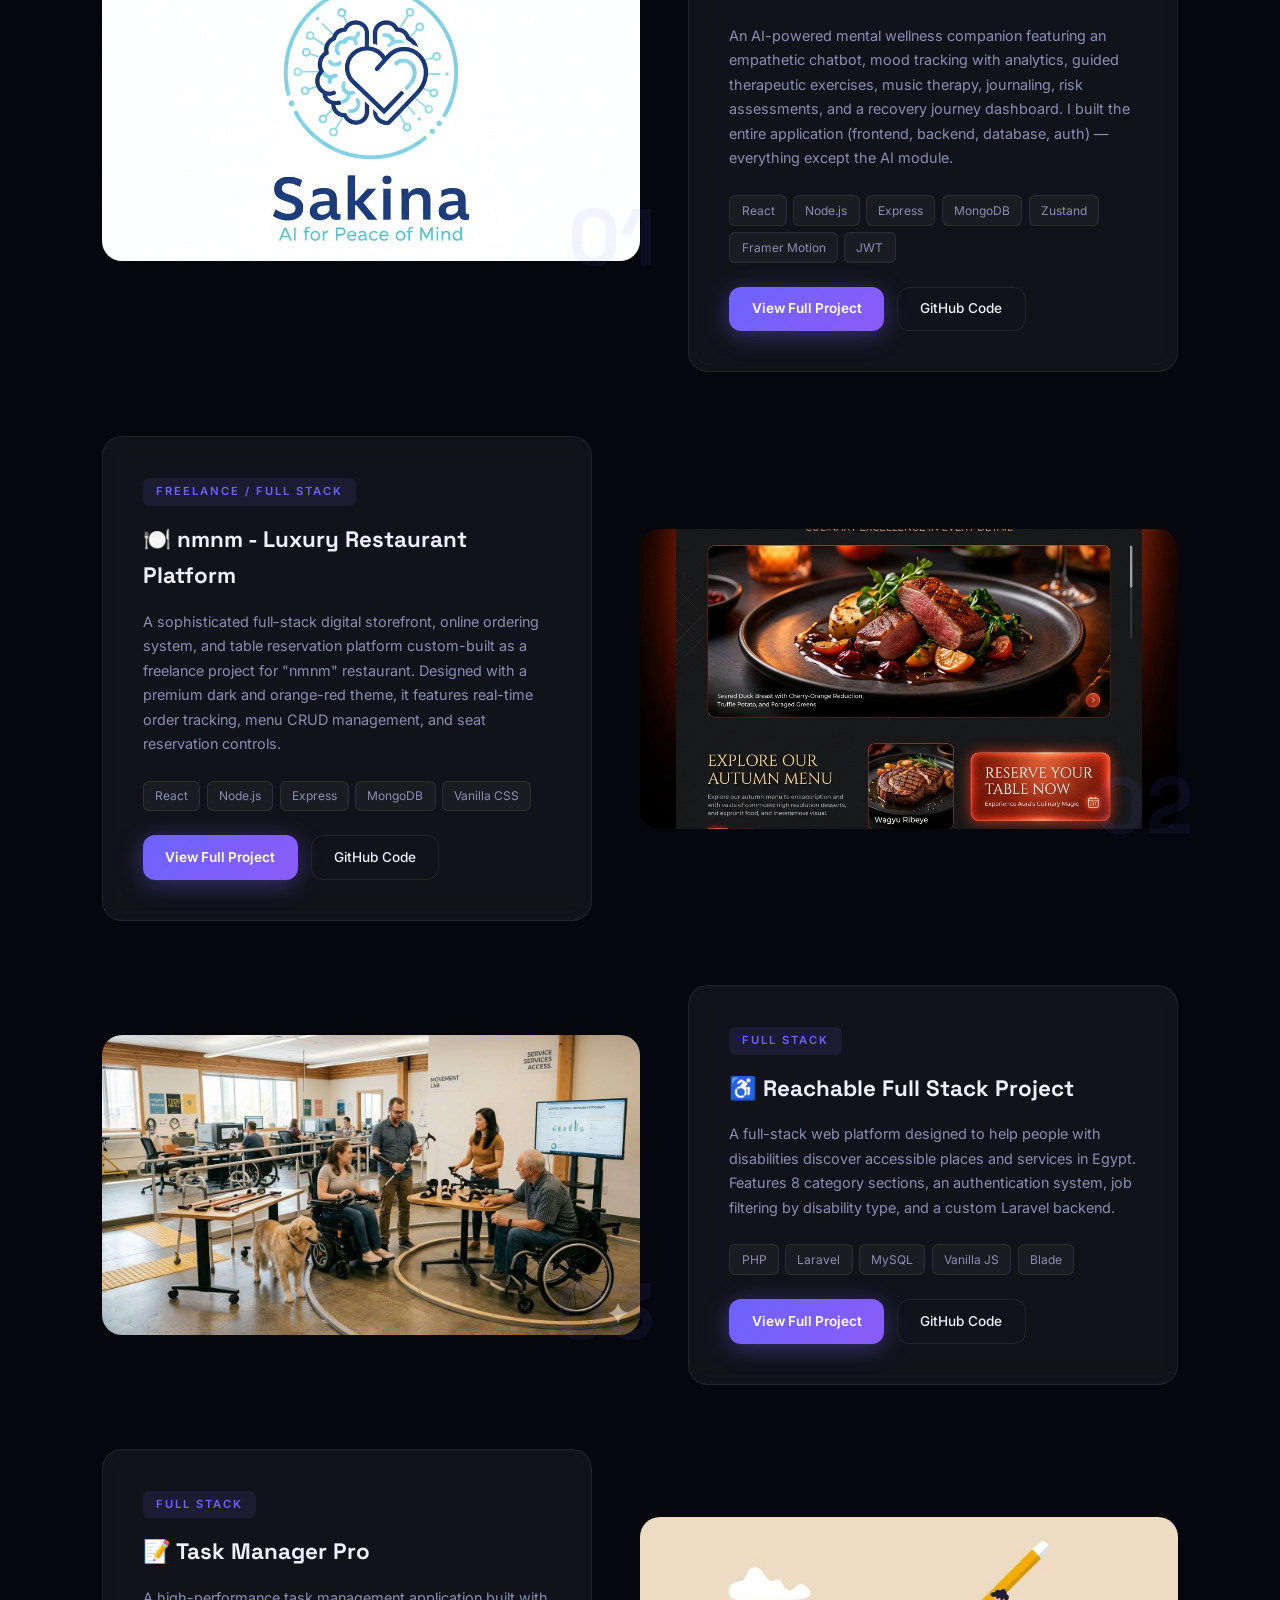
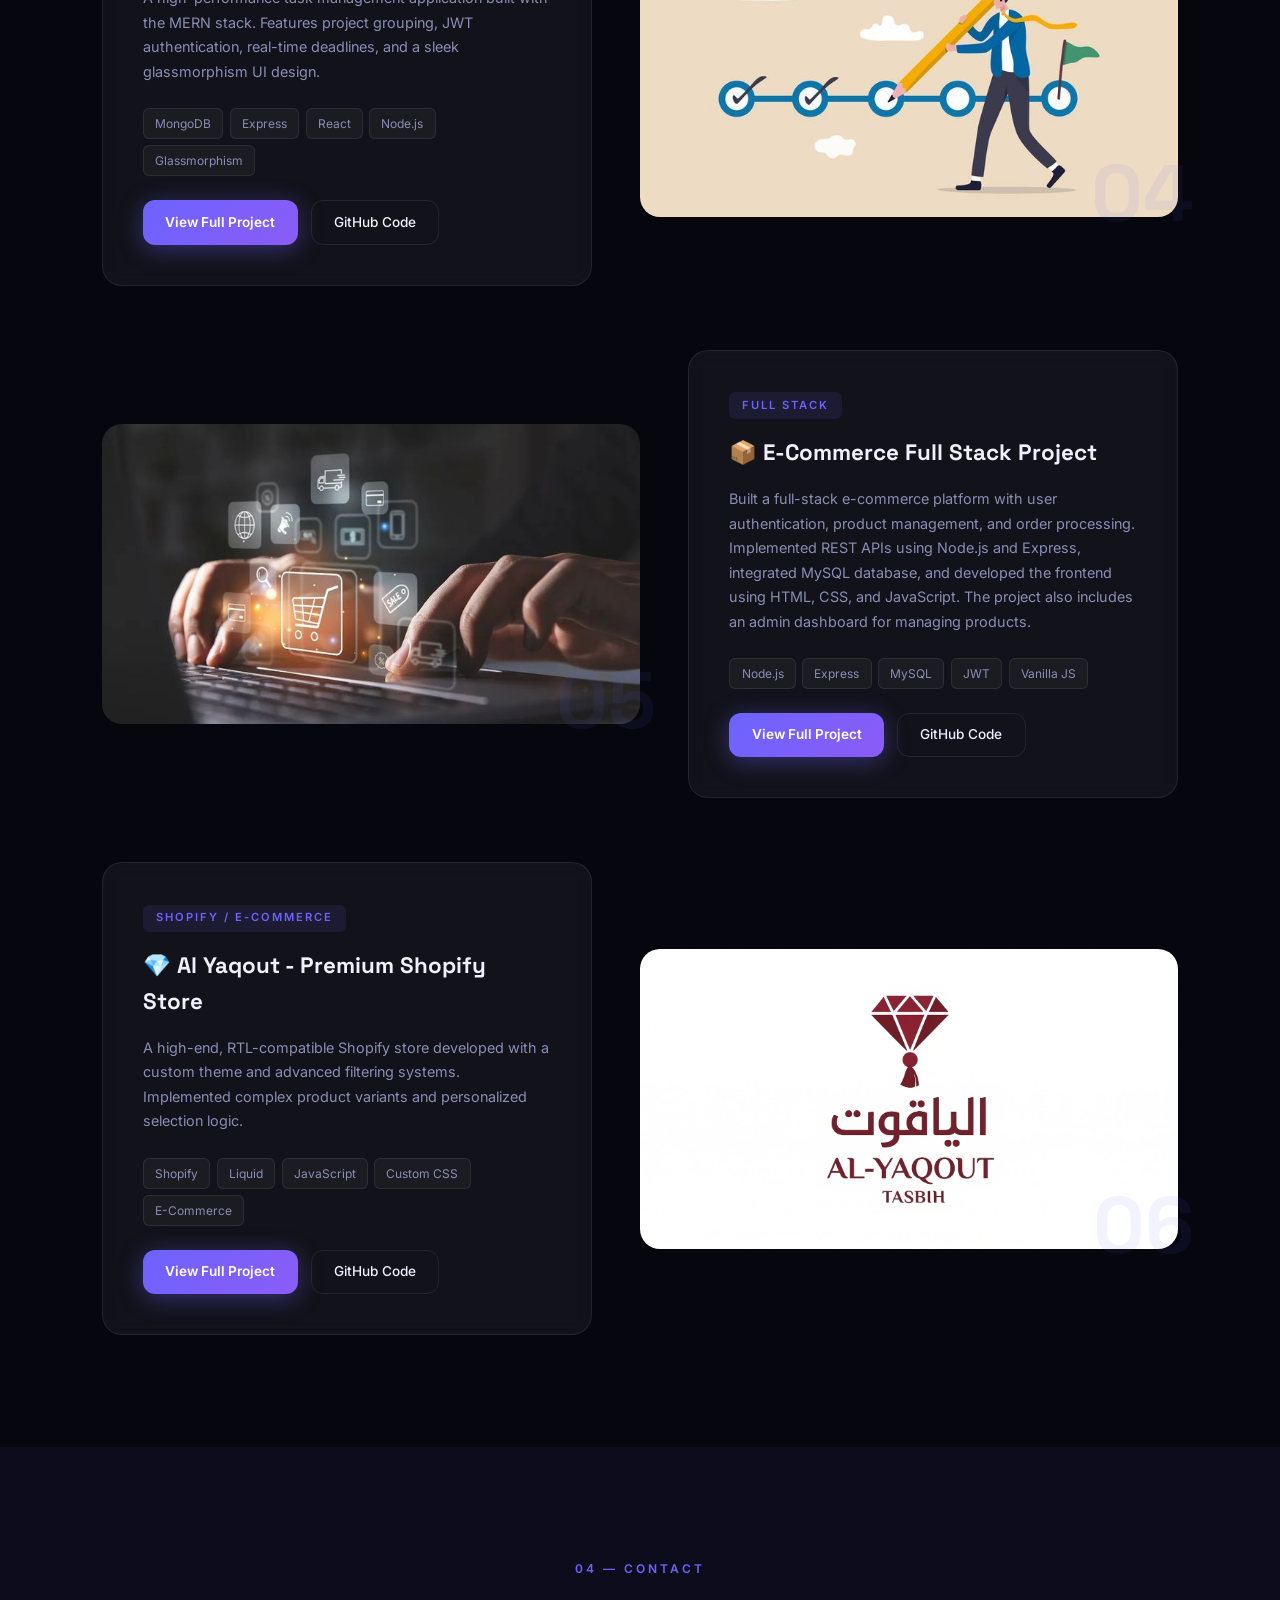
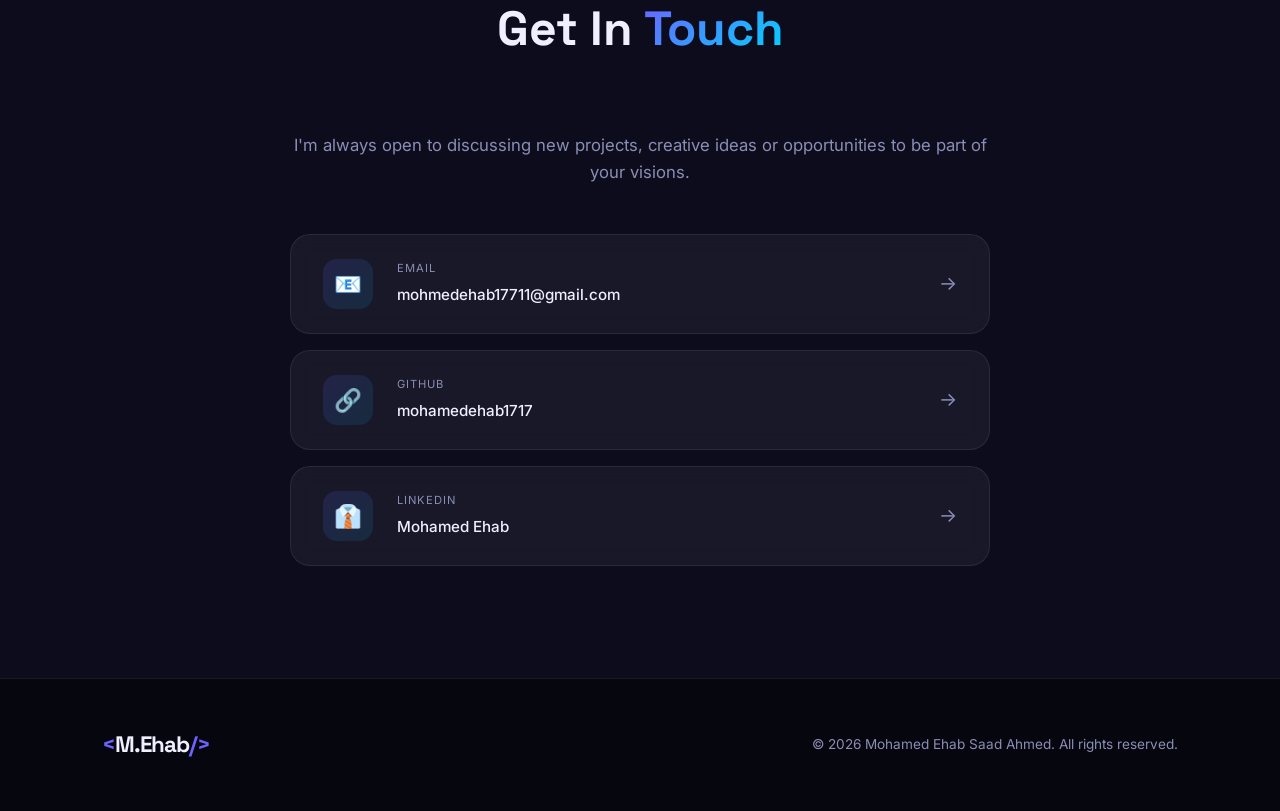
==== commit a8621c70: "Update About section to focus on Full Stack and update CV file" ====
--- a/index.html
+++ b/index.html
@@ -60,7 +60,7 @@
                             <div class="btn-shine"></div>
                         </a>
                         <a href="#contact" class="btn-ghost">Contact Me</a>
-                        <a href="Mohamed_Ehab_CV.pdf" target="_blank" rel="noopener noreferrer" class="btn-ghost btn-cv">📄 View CV</a>
+                        <a href="Mohamed_Ehab_Full_Stack_CV.pdf" target="_blank" rel="noopener noreferrer" class="btn-ghost btn-cv">📄 View CV</a>
                     </div>
                     <div class="hero-stats reveal-up delay-4">
                         <div class="stat">
@@ -119,9 +119,7 @@
                 <div class="about-layout">
                     <div class="about-card glass-card reveal-up delay-1">
                         <div class="about-icon">👨‍💻</div>
-                        <p>I'm a web developer passionate about building modern web applications. I focus on creating
-                            fast,
-                            responsive, and user-friendly websites using modern technologies.</p>
+                        <p>I'm a Full Stack Web Developer passionate about building comprehensive, scalable, and modern web applications. I specialize in designing responsive frontend user experiences while crafting secure, robust backend systems and database architectures.</p>
                         <div class="about-decorative-line"></div>
                     </div>
                     <div class="about-grid">
